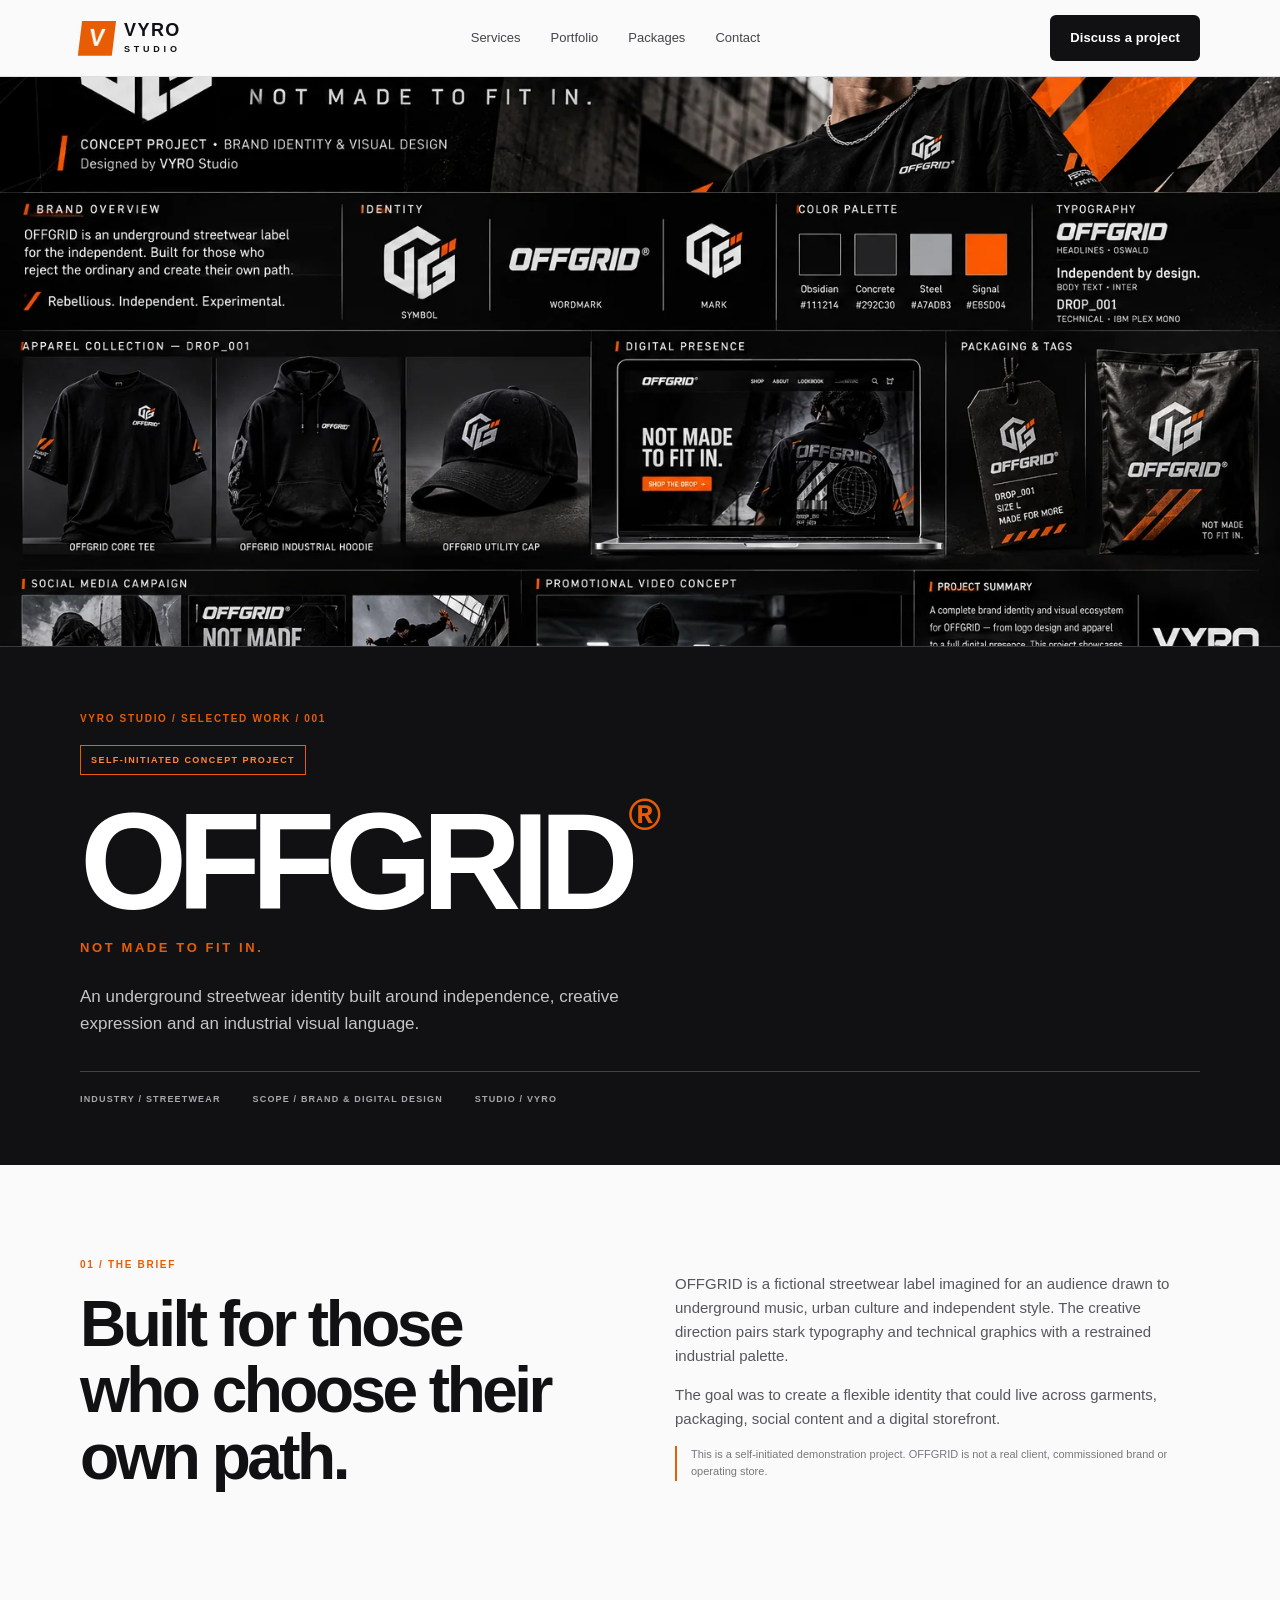
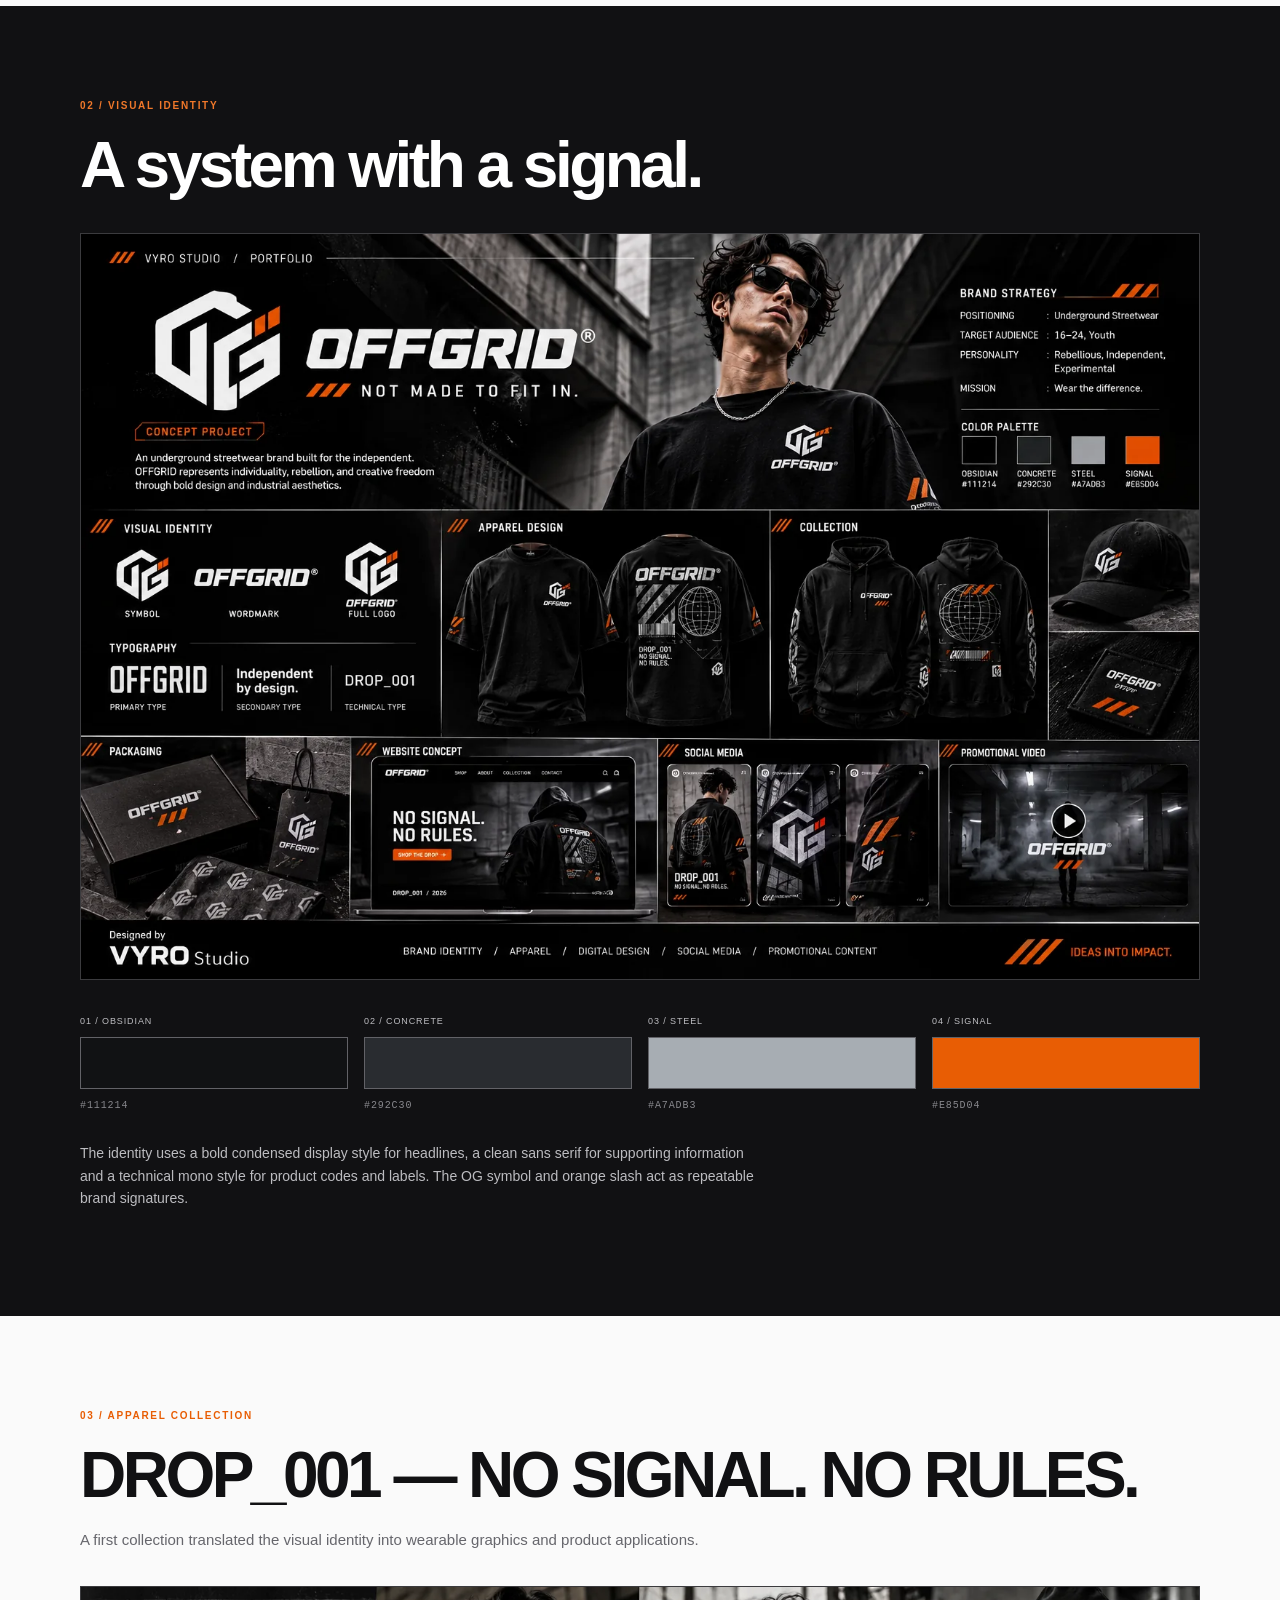
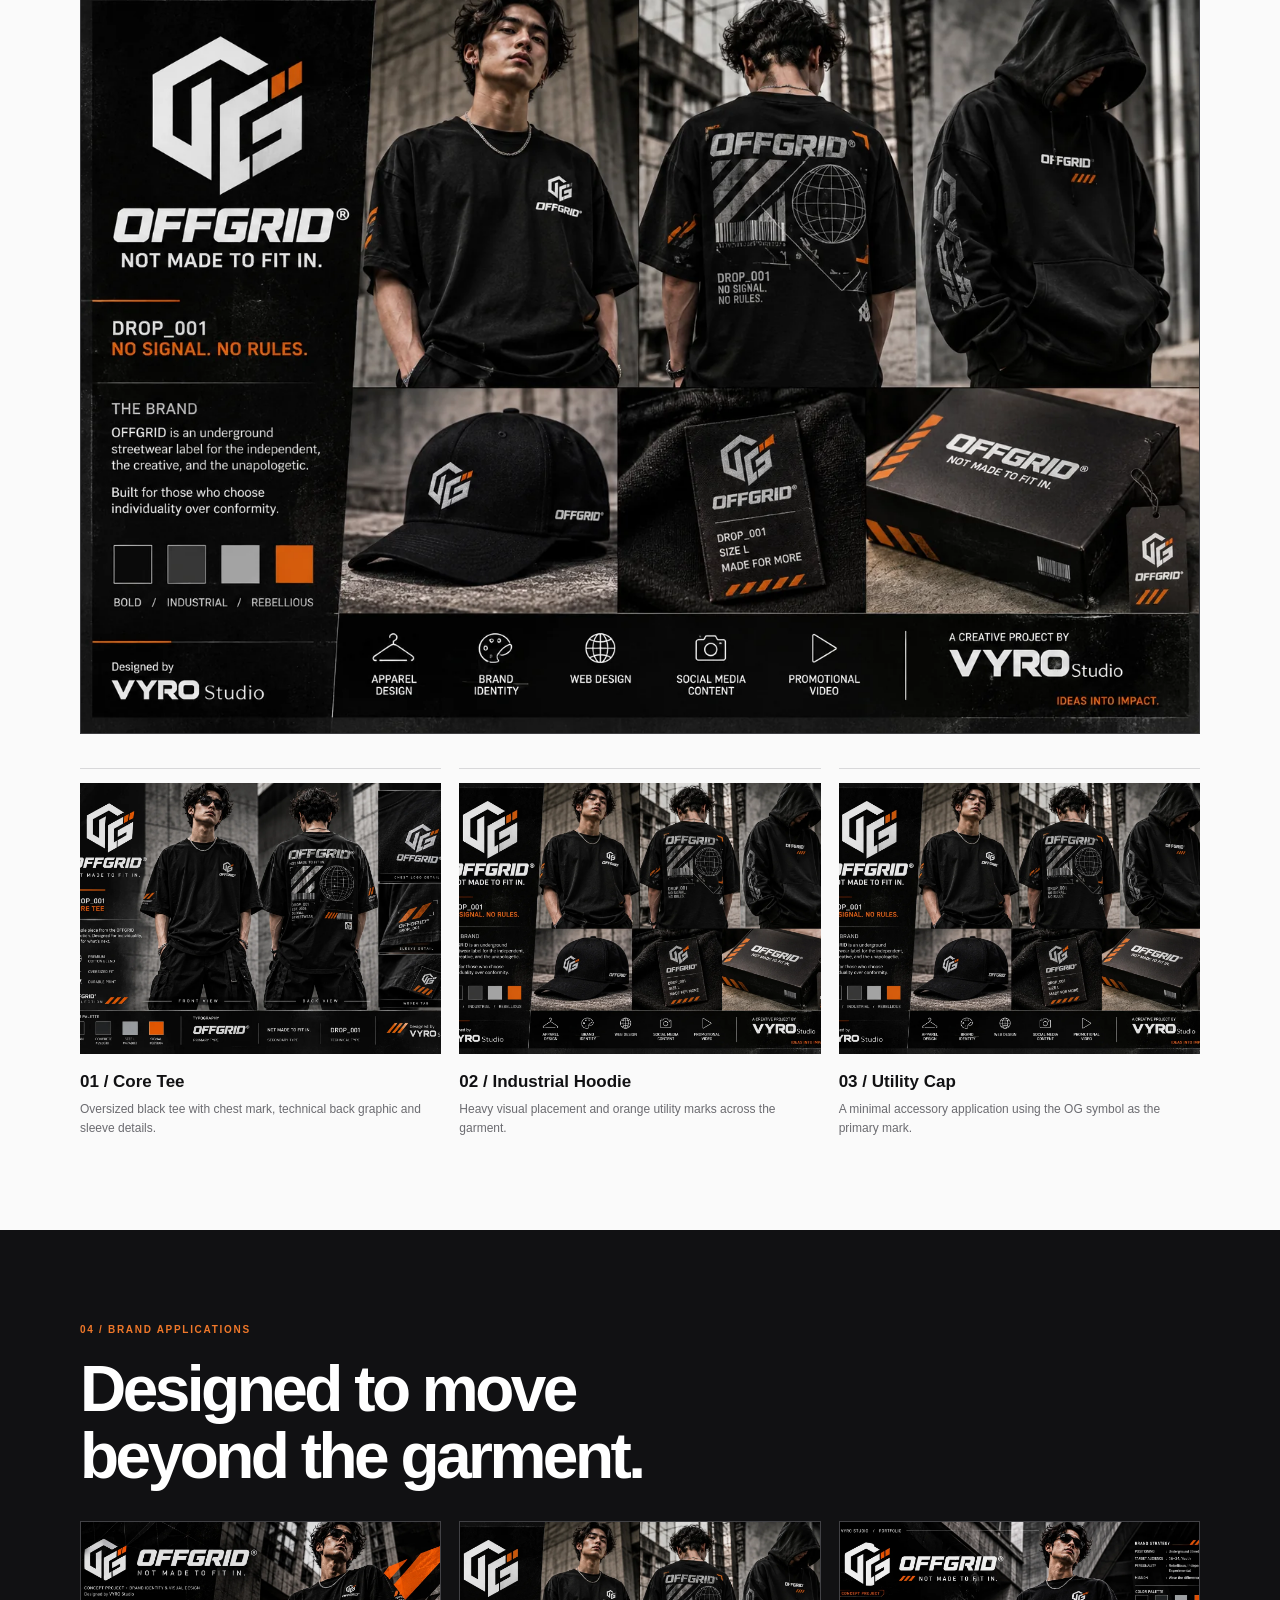
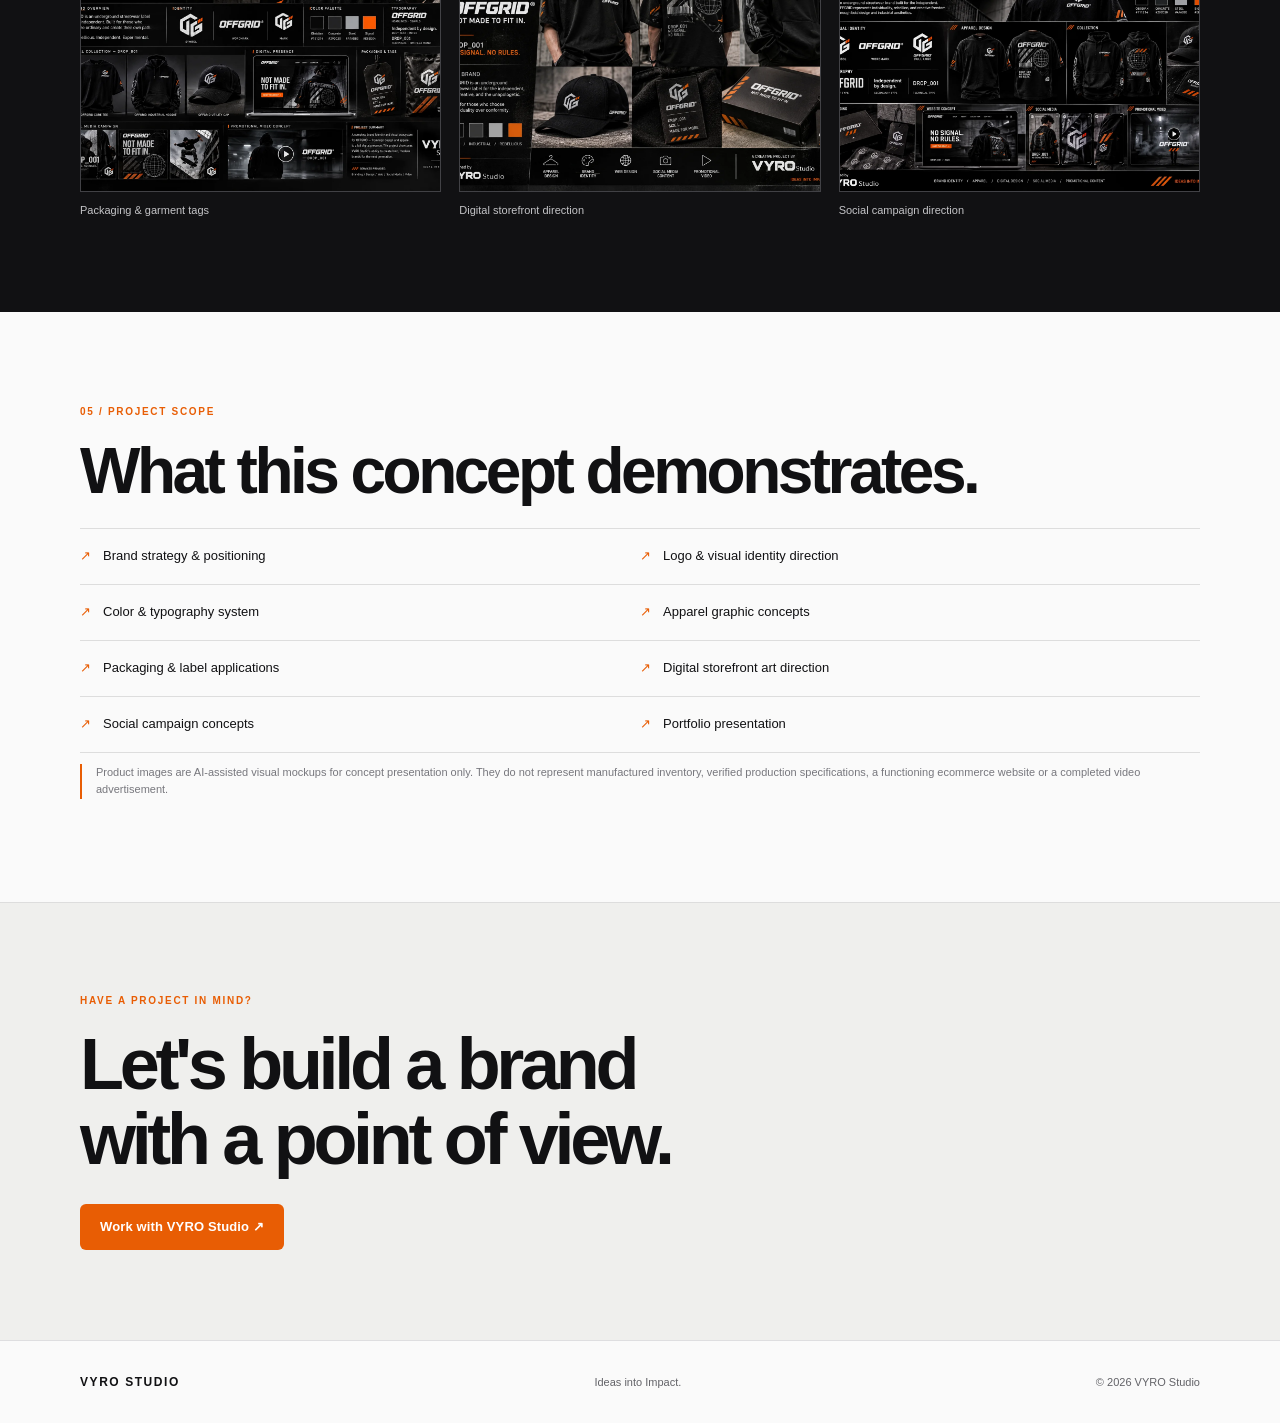
==== offgrid.html @ 676c3f32 "Add files via upload" ====
<!doctype html>
<html lang="en">
<head>
  <meta charset="utf-8">
  <meta name="viewport" content="width=device-width, initial-scale=1">
  <meta name="description" content="OFFGRID is a fictional underground streetwear concept developed by VYRO Studio to demonstrate brand identity, apparel and digital design.">
  <meta name="theme-color" content="#111113">
  <meta name="robots" content="index,follow">
  <meta http-equiv="Content-Security-Policy" content="default-src 'self'; base-uri 'self'; object-src 'none'; script-src 'self'; style-src 'self'; img-src 'self' data:; font-src 'self'; connect-src 'self'; form-action 'self'; upgrade-insecure-requests">
  <title>OFFGRID® — Concept Project | VYRO Studio</title>
  <link rel="stylesheet" href="styles.css">
  <link rel="stylesheet" href="offgrid.css">
  <script src="script.js" defer></script>
</head>
<body class="case-study-page">
  <a class="skip-link" href="#main">Skip to content</a>
  <header class="site-header">
    <div class="container header-inner">
      <a class="wordmark" href="index.html" aria-label="VYRO Studio home"><span class="wordmark-symbol" aria-hidden="true">V</span><span class="wordmark-type">VYRO<span>STUDIO</span></span></a>
      <button class="menu-toggle" type="button" aria-expanded="false" aria-controls="primary-nav"><span class="menu-toggle-label">Menu</span></button>
      <nav class="primary-nav" id="primary-nav" aria-label="Primary navigation"><a href="index.html#services">Services</a><a href="index.html#portfolio">Portfolio</a><a href="index.html#packages">Packages</a><a href="index.html#contact">Contact</a></nav>
      <a class="button button-dark header-cta" href="index.html#contact">Discuss a project</a>
    </div>
  </header>
  <main id="main">
    <section class="og-hero">
      <div class="og-hero-image"><img src="assets/offgrid-case-study.webp" alt="OFFGRID streetwear concept identity board showing logo, apparel, packaging, website and campaign concepts"></div>
      <div class="og-hero-copy container">
        <p class="eyebrow">VYRO Studio / Selected work / 001</p>
        <p class="og-label">SELF-INITIATED CONCEPT PROJECT</p>
        <h1>OFFGRID<span>®</span></h1>
        <p class="og-tagline">NOT MADE TO FIT IN.</p>
        <p class="og-intro">An underground streetwear identity built around independence, creative expression and an industrial visual language.</p>
        <div class="og-meta"><span>INDUSTRY / STREETWEAR</span><span>SCOPE / BRAND & DIGITAL DESIGN</span><span>STUDIO / VYRO</span></div>
      </div>
    </section>
    <section class="og-section container og-overview">
      <div><p class="eyebrow">01 / The brief</p><h2>Built for those<br>who choose their own path.</h2></div>
      <div><p>OFFGRID is a fictional streetwear label imagined for an audience drawn to underground music, urban culture and independent style. The creative direction pairs stark typography and technical graphics with a restrained industrial palette.</p><p>The goal was to create a flexible identity that could live across garments, packaging, social content and a digital storefront.</p><p class="og-note">This is a self-initiated demonstration project. OFFGRID is not a real client, commissioned brand or operating store.</p></div>
    </section>
    <section class="og-dark-section">
      <div class="container og-section"><p class="eyebrow">02 / Visual identity</p><h2>A system with a signal.</h2><img class="og-wide-image" src="assets/offgrid-overview.webp" alt="OFFGRID brand identity presentation with logo, typography, color palette and applications" loading="lazy"><div class="og-spec-grid"><div><span>01 / OBSIDIAN</span><b class="swatch swatch-black"></b><code>#111214</code></div><div><span>02 / CONCRETE</span><b class="swatch swatch-concrete"></b><code>#292C30</code></div><div><span>03 / STEEL</span><b class="swatch swatch-steel"></b><code>#A7ADB3</code></div><div><span>04 / SIGNAL</span><b class="swatch swatch-orange"></b><code>#E85D04</code></div></div><p class="og-body-copy">The identity uses a bold condensed display style for headlines, a clean sans serif for supporting information and a technical mono style for product codes and labels. The OG symbol and orange slash act as repeatable brand signatures.</p></div>
    </section>
    <section class="og-section container"><p class="eyebrow">03 / Apparel collection</p><h2>DROP_001 — NO SIGNAL. NO RULES.</h2><p class="og-lead">A first collection translated the visual identity into wearable graphics and product applications.</p><img class="og-wide-image" src="assets/offgrid-collection.webp" alt="OFFGRID DROP 001 apparel collection concept showing tee, hoodie, cap and packaging" loading="lazy"><div class="og-product-grid"><article><img src="assets/offgrid-core-tee.webp" alt="OFFGRID Core Tee front and back mockup" loading="lazy"><h3>01 / Core Tee</h3><p>Oversized black tee with chest mark, technical back graphic and sleeve details.</p></article><article><img src="assets/offgrid-collection.webp" alt="OFFGRID Industrial Hoodie concept" loading="lazy"><h3>02 / Industrial Hoodie</h3><p>Heavy visual placement and orange utility marks across the garment.</p></article><article><img src="assets/offgrid-collection.webp" alt="OFFGRID Utility Cap concept" loading="lazy"><h3>03 / Utility Cap</h3><p>A minimal accessory application using the OG symbol as the primary mark.</p></article></div></section>
    <section class="og-dark-section"><div class="container og-section"><p class="eyebrow">04 / Brand applications</p><h2>Designed to move<br>beyond the garment.</h2><div class="og-gallery"><figure><img src="assets/offgrid-case-study.webp" alt="OFFGRID packaging, tags and brand applications" loading="lazy"><figcaption>Packaging & garment tags</figcaption></figure><figure><img src="assets/offgrid-collection.webp" alt="OFFGRID digital storefront design concept" loading="lazy"><figcaption>Digital storefront direction</figcaption></figure><figure><img src="assets/offgrid-overview.webp" alt="OFFGRID social campaign concept imagery" loading="lazy"><figcaption>Social campaign direction</figcaption></figure></div></div></section>
    <section class="og-section container og-deliverables"><p class="eyebrow">05 / Project scope</p><h2>What this concept demonstrates.</h2><div class="og-deliverable-list"><span>Brand strategy & positioning</span><span>Logo & visual identity direction</span><span>Color & typography system</span><span>Apparel graphic concepts</span><span>Packaging & label applications</span><span>Digital storefront art direction</span><span>Social campaign concepts</span><span>Portfolio presentation</span></div><p class="og-note">Product images are AI-assisted visual mockups for concept presentation only. They do not represent manufactured inventory, verified production specifications, a functioning ecommerce website or a completed video advertisement.</p></section>
    <section class="og-end"><div class="container"><p class="eyebrow">Have a project in mind?</p><h2>Let's build a brand<br>with a point of view.</h2><a class="button button-accent" href="index.html#contact">Work with VYRO Studio ↗</a></div></section>
  </main>
  <footer class="site-footer"><div class="container footer-inner"><a class="footer-wordmark" href="index.html">VYRO STUDIO</a><p>Ideas into Impact.</p><p>© <span id="current-year">2026</span> VYRO Studio</p></div></footer>
</body>
</html>
---- styles.css ----
/* System font stack: no third-party font requests. */
:root {
  color-scheme: light;
  --paper: #fafafa;
  --ink: #111113;
  --muted: #626267;
  --line: #dedee0;
  --soft: #f0f0f1;
  --accent: #e85d04;
  --content: 1120px;
  --radius: 6px;
}
* { box-sizing: border-box; }
html { scroll-behavior: smooth; scroll-padding-top: 88px; }
body {
  margin: 0;
  background: var(--paper);
  color: var(--ink);
  font-family: Inter, "Helvetica Neue", Arial, sans-serif;
  font-size: 16px;
  line-height: 1.6;
  -webkit-font-smoothing: antialiased;
}
a { color: inherit; text-decoration: none; }
button, a { -webkit-tap-highlight-color: transparent; }
a:focus-visible, button:focus-visible {
  outline: 3px solid var(--accent);
  outline-offset: 4px;
}
.container { width: min(var(--content), calc(100% - 48px)); margin-inline: auto; }
.skip-link {
  position: absolute; left: 12px; top: -60px; z-index: 100;
  background: var(--ink); color: white; padding: 12px 16px; border-radius: var(--radius);
}
.skip-link:focus { top: 12px; }
.site-header {
  position: sticky; top: 0; z-index: 20;
  background: rgba(250,250,250,.97);
  border-bottom: 1px solid var(--line);
}
.header-inner { min-height: 76px; display: flex; align-items: center; justify-content: space-between; gap: 28px; }
.wordmark { display: inline-flex; align-items: center; gap: 10px; min-height: 44px; }
.wordmark-symbol {
  display: grid; place-items: center; width: 34px; height: 34px;
  background: var(--accent); color: white; font-weight: 900; font-size: 23px;
  line-height: 1; transform: skew(-7deg);
}
.wordmark-type { font-size: 18px; font-weight: 900; letter-spacing: .08em; line-height: 1.05; }
.wordmark-type span { display: block; font-size: 9px; letter-spacing: .42em; margin-top: 5px; }
.primary-nav { display: flex; align-items: center; gap: 30px; }
.primary-nav a { min-height: 44px; display: inline-flex; align-items: center; color: #45454a; font-size: 13px; transition: color .18s ease; }
.primary-nav a:hover, .text-link:hover { color: var(--accent); }
.button {
  min-height: 46px; display: inline-flex; align-items: center; justify-content: center;
  padding: 11px 19px; border: 1px solid transparent; border-radius: var(--radius);
  font-size: 13px; font-weight: 750; letter-spacing: .01em;
  transition: background-color .18s ease, color .18s ease, border-color .18s ease, transform .18s ease;
}
.button:hover { transform: translateY(-1px); }
.button-dark { background: var(--ink); color: white; }
.button-dark:hover { background: #333338; }
.button-accent { background: var(--accent); color: white; }
.button-accent:hover { background: #c94e00; }
.button-outline { border-color: #a8a8ad; color: var(--ink); background: transparent; }
.button-outline:hover { border-color: var(--ink); background: white; }
.menu-toggle {
  display: none; min-width: 44px; min-height: 44px; padding: 8px 12px;
  color: var(--ink); background: transparent; border: 1px solid var(--line);
  border-radius: var(--radius); font: inherit; font-size: 13px;
}
.hero { padding: 112px 0 104px; border-bottom: 1px solid var(--line); }
.hero-layout { display: grid; grid-template-columns: 1.1fr .9fr; align-items: center; gap: 64px; }
.eyebrow { margin: 0 0 18px; color: var(--accent); font-size: 10px; font-weight: 800; letter-spacing: .17em; text-transform: uppercase; }
h1, h2, h3, p { overflow-wrap: break-word; }
h1 { margin: 0; font-size: clamp(48px, 7vw, 86px); line-height: .99; letter-spacing: -.055em; font-weight: 850; }
h1 span { color: var(--accent); }
.hero-intro { max-width: 560px; margin: 26px 0 0; color: var(--muted); font-size: 17px; line-height: 1.7; }
.hero-actions { display: flex; align-items: center; gap: 24px; flex-wrap: wrap; margin-top: 32px; }
.text-link { min-height: 44px; display: inline-flex; align-items: center; gap: 8px; font-size: 13px; font-weight: 700; transition: color .18s ease; }
.hero-caption { margin: 38px 0 0; color: #77777d; font-size: 9px; letter-spacing: .16em; font-weight: 700; }
.hero-art {
  min-height: 390px; padding: 22px; display: flex; flex-direction: column; justify-content: space-between;
  background: #111113; color: white; border: 1px solid #111113; position: relative; overflow: hidden;
}
.hero-art::before, .hero-art::after { content: ""; position: absolute; pointer-events: none; }
.hero-art::before { width: 240px; height: 240px; right: -80px; top: -95px; border: 1px solid rgba(255,255,255,.16); transform: rotate(45deg); }
.hero-art::after { width: 300px; height: 1px; background: var(--accent); left: -60px; bottom: 86px; transform: rotate(-38deg); }
.art-topline, .art-bottomline { display: flex; justify-content: space-between; gap: 12px; color: #bdbdc1; font-size: 9px; letter-spacing: .14em; position: relative; z-index: 1; }
.art-symbol {
  align-self: center; color: var(--accent); font-size: clamp(190px, 25vw, 285px);
  font-weight: 950; line-height: .8; letter-spacing: -.12em; transform: skew(-9deg);
  text-shadow: 8px 0 0 rgba(255,255,255,.04);
}
.art-bottomline span:first-child { color: white; }
.intro-strip { background: var(--soft); border-bottom: 1px solid var(--line); }
.intro-strip-inner { min-height: 88px; display: flex; align-items: center; justify-content: space-between; gap: 24px; }
.intro-strip p { margin: 0; font-size: 16px; font-weight: 650; letter-spacing: -.02em; }
.intro-strip span { color: var(--muted); font-size: 10px; letter-spacing: .12em; white-space: nowrap; }
.section { padding: 112px 0; }
.section-heading { display: grid; grid-template-columns: 1fr .75fr; column-gap: 50px; align-items: end; margin-bottom: 54px; }
.section-heading .eyebrow { grid-column: 1 / -1; margin-bottom: 16px; }
h2 { margin: 0; font-size: clamp(38px, 5.2vw, 62px); line-height: 1.04; letter-spacing: -.045em; font-weight: 820; }
.section-summary { max-width: 430px; margin: 0; color: var(--muted); font-size: 14px; line-height: 1.75; }
.service-list { border-top: 1px solid var(--line); }
.service-row {
  display: grid; grid-template-columns: 70px 1fr 190px; gap: 24px; align-items: center;
  padding: 30px 0; border-bottom: 1px solid var(--line);
}
.service-index { margin: 0; color: var(--accent); font-size: 12px; font-weight: 800; }
.service-row h3 { margin: 0 0 6px; font-size: 23px; letter-spacing: -.03em; }
.service-row div p { max-width: 610px; margin: 0; color: var(--muted); font-size: 14px; }
.service-meta { margin: 0; color: #77777d; font-size: 9px; font-weight: 750; letter-spacing: .12em; text-align: right; }
.belief-section { padding: 94px 0; background: #efefed; border-block: 1px solid var(--line); }
.belief-layout { display: grid; grid-template-columns: .55fr 1.45fr; column-gap: 50px; align-items: start; }
.belief-layout .eyebrow { margin-top: 9px; }
.belief-layout h2 { max-width: 820px; }
.belief-layout h2 span { color: var(--accent); }
.belief-layout > p:last-child { grid-column: 2; max-width: 470px; margin: 24px 0 0; color: var(--muted); font-size: 14px; }
.packages-section { background: var(--paper); }
.section-heading-packages { grid-template-columns: 1fr .8fr; }
.comparison-wrap { width: 100%; border: 1px solid var(--line); background: white; }
.comparison { width: 100%; border-collapse: collapse; table-layout: fixed; text-align: left; }
.comparison caption { padding: 18px 20px; text-align: left; color: var(--muted); font-size: 11px; letter-spacing: .08em; text-transform: uppercase; }
.comparison th, .comparison td { padding: 16px 20px; border-top: 1px solid var(--line); vertical-align: top; font-size: 13px; line-height: 1.5; }
.comparison thead th { background: #f1f1ef; font-size: 11px; letter-spacing: .1em; text-transform: uppercase; }
.comparison thead th:first-child, .comparison tbody th { width: 44%; }
.comparison tbody th { font-weight: 650; }
.comparison td { color: var(--muted); }
.comparison td:last-child { color: var(--ink); }
.comparison .table-price { color: var(--ink); font-size: 21px; font-weight: 850; letter-spacing: -.04em; }
.package-actions { display: flex; gap: 12px; flex-wrap: wrap; margin-top: 22px; }
.pricing-note { max-width: 880px; margin: 20px 0 0; color: #737379; font-size: 11px; line-height: 1.7; }
.process-section { background: #f1f1ef; border-block: 1px solid var(--line); }
.process-list { display: grid; grid-template-columns: repeat(4, 1fr); gap: 26px; padding: 0; margin: 54px 0 0; list-style: none; }
.process-list li { border-top: 1px solid #bcbcc0; padding-top: 18px; }
.process-list li > span { color: var(--accent); font-size: 11px; font-weight: 800; letter-spacing: .12em; }
.process-list h3 { margin: 23px 0 8px; font-size: 19px; letter-spacing: -.025em; }
.process-list p { margin: 0; color: var(--muted); font-size: 13px; }
.contact-section { padding: 92px 0; }
.contact-panel { display: grid; grid-template-columns: 1.2fr .8fr; gap: 50px; align-items: center; padding: 52px; background: var(--ink); color: white; }
.contact-panel h2 { font-size: clamp(38px, 5vw, 58px); }
.contact-panel > div:first-child > p:last-child { max-width: 500px; margin: 20px 0 0; color: #c0c0c4; font-size: 14px; }
.contact-action { padding: 24px; border: 1px solid #4a4a4d; }
.contact-status { margin: 0; color: var(--accent); font-size: 10px; font-weight: 800; letter-spacing: .15em; }
.contact-placeholder { margin: 12px 0 0; font-size: 16px; font-weight: 700; }
.contact-small { margin: 12px 0 0; color: #aaaab0; font-size: 11px; }
.site-footer { border-top: 1px solid var(--line); }
.footer-inner { min-height: 82px; display: flex; align-items: center; justify-content: space-between; gap: 18px; }
.footer-wordmark { font-size: 12px; font-weight: 900; letter-spacing: .13em; }
.footer-inner p { margin: 0; color: var(--muted); font-size: 11px; }

/* Portfolio feature */
.portfolio-section { background: #f1f1ef; border-block: 1px solid var(--line); }
.portfolio-feature { display: grid; grid-template-columns: 1.4fr .6fr; min-height: 330px; background: var(--ink); color: white; overflow: hidden; border: 1px solid var(--ink); }
.portfolio-feature img { display: block; width: 100%; height: 100%; min-height: 330px; object-fit: cover; object-position: center; }
.portfolio-feature-copy { display: flex; flex-direction: column; align-items: flex-start; justify-content: center; padding: clamp(24px, 4vw, 48px); gap: 14px; }
.portfolio-kicker { color: #f0782a; font-size: 9px; font-weight: 800; letter-spacing: .16em; }
.portfolio-feature-copy strong { font-size: clamp(38px, 5vw, 64px); line-height: .95; letter-spacing: -.055em; }
.portfolio-feature-copy > span:nth-of-type(2) { color: #c2c2c5; font-size: 12px; }
.portfolio-open { display: inline-flex; margin-top: 14px; padding: 12px 16px; background: var(--accent); color: white; font-size: 12px; font-weight: 750; }
.portfolio-disclosure { margin: 14px 0 0; color: #6b6b70; font-size: 11px; }
.contact-link { display: inline-block; color: white; text-decoration: underline; text-decoration-color: var(--accent); text-underline-offset: 5px; }
@media (max-width: 700px) { .portfolio-feature { grid-template-columns: 1fr; } .portfolio-feature img { min-height: 0; aspect-ratio: 4 / 3; } .portfolio-feature-copy { padding: 26px; } }

@media (max-width: 820px) {
  .header-inner { gap: 12px; }
  .menu-toggle { display: inline-flex; align-items: center; justify-content: center; margin-left: auto; }
  .header-cta { display: none; }
  .primary-nav {
    display: none; position: absolute; top: 76px; left: 0; right: 0;
    padding: 12px 24px 20px; background: var(--paper); border-bottom: 1px solid var(--line);
    flex-direction: column; align-items: stretch; gap: 0;
  }
  .primary-nav.is-open { display: flex; }
  .primary-nav a { border-top: 1px solid var(--line); }
  .hero { padding: 78px 0 72px; }
  .hero-layout { grid-template-columns: 1fr; gap: 48px; }
  .hero-art { min-height: 310px; }
  .art-symbol { font-size: 220px; }
  .section-heading, .section-heading-packages { grid-template-columns: 1fr; gap: 20px; }
  .section-summary { max-width: 600px; }
  .belief-layout { grid-template-columns: 1fr; gap: 20px; }
  .belief-layout .eyebrow { margin: 0; }
  .belief-layout > p:last-child { grid-column: 1; margin-top: 0; }
  .process-list { grid-template-columns: repeat(2, 1fr); row-gap: 34px; }
  .contact-panel { grid-template-columns: 1fr; gap: 30px; padding: 36px; }
}
@media (max-width: 560px) {
  .container { width: min(var(--content), calc(100% - 32px)); }
  .header-inner { min-height: 68px; }
  .primary-nav { top: 68px; padding-inline: 16px; }
  .hero { padding: 64px 0 58px; }
  h1 { font-size: clamp(45px, 13vw, 62px); }
  .hero-intro { font-size: 15px; }
  .hero-actions { align-items: flex-start; flex-direction: column; gap: 10px; }
  .hero-art { min-height: 260px; padding: 16px; }
  .art-symbol { font-size: 185px; }
  .intro-strip-inner { min-height: 78px; }
  .intro-strip p { font-size: 13px; }
  .section { padding: 76px 0; }
  .section-heading { margin-bottom: 36px; }
  h2 { font-size: clamp(35px, 10vw, 48px); }
  .service-row { grid-template-columns: 34px 1fr; gap: 12px; padding: 24px 0; }
  .service-meta { grid-column: 2; text-align: left; }
  .service-row h3 { font-size: 20px; }
  .belief-section { padding: 70px 0; }
  .comparison-wrap { border: 0; background: transparent; }
  .comparison, .comparison tbody, .comparison tr, .comparison th, .comparison td { display: block; width: 100%; }
  .comparison caption { padding: 0 0 12px; }
  .comparison thead { position: absolute; width: 1px; height: 1px; padding: 0; margin: -1px; overflow: hidden; clip: rect(0,0,0,0); white-space: nowrap; border: 0; }
  .comparison tbody { display: grid; gap: 10px; }
  .comparison tr { display: grid; grid-template-columns: 1fr 1fr; border: 1px solid var(--line); background: white; }
  .comparison tbody th { grid-column: 1 / -1; width: 100%; padding: 12px 14px 8px; border: 0; background: #f1f1ef; }
  .comparison td { padding: 10px 14px 13px; border-top: 1px solid var(--line); font-size: 12px; }
  .comparison td::before { display: block; margin-bottom: 5px; color: #77777d; font-size: 9px; font-weight: 800; letter-spacing: .1em; text-transform: uppercase; }
  .comparison td:nth-child(2)::before { content: "Basic"; }
  .comparison td:nth-child(3)::before { content: "Premium"; }
  .comparison .table-price { font-size: 19px; }
  .package-actions { flex-direction: column; }
  .package-actions .button { width: 100%; }
  .process-list { grid-template-columns: 1fr; gap: 24px; margin-top: 38px; }
  .process-list h3 { margin-top: 12px; }
  .contact-section { padding: 64px 0; }
  .contact-panel { padding: 26px 20px; }
  .footer-inner { padding: 20px 0; align-items: flex-start; flex-direction: column; gap: 7px; }
}
@media (prefers-reduced-motion: reduce) {
  html { scroll-behavior: auto; }
  *, *::before, *::after { transition-duration: .01ms !important; animation-duration: .01ms !important; }
}
---- offgrid.css ----
body.case-study-page { background:#fafafa; }
.og-hero { background:#111113; color:white; }
.og-hero-image { width:100%; max-height:570px; overflow:hidden; border-bottom:1px solid #39393c; }
.og-hero-image img { display:block; width:100%; max-height:570px; object-fit:cover; object-position:center; }
.og-hero-copy { padding:64px 0 58px; }
.og-label { display:inline-block; margin:0 0 18px; padding:7px 10px; border:1px solid #e85d04; color:#ff8742; font-size:9px; font-weight:800; letter-spacing:.16em; }
.og-hero h1 { font-size:clamp(64px,12vw,138px); letter-spacing:-.075em; }
.og-hero h1 span { color:#e85d04; font-size:.32em; vertical-align:top; }
.og-tagline { margin:8px 0 0; color:#e85d04; font-size:13px; font-weight:800; letter-spacing:.2em; }
.og-intro { max-width:600px; margin:24px 0 34px; color:#c5c5c8; font-size:17px; }
.og-meta { display:flex; flex-wrap:wrap; gap:12px 32px; padding-top:20px; border-top:1px solid #424246; color:#a9a9ad; font-size:9px; font-weight:750; letter-spacing:.13em; }
.og-section { padding-top:92px; padding-bottom:92px; }
.og-section h2, .og-dark-section h2 { margin:0 0 24px; font-size:clamp(36px,5.2vw,64px); letter-spacing:-.055em; }
.og-overview { display:grid; grid-template-columns:1fr 1fr; gap:70px; }
.og-overview > div:last-child { max-width:560px; color:#56565b; font-size:15px; }
.og-note { padding-left:14px; border-left:2px solid #e85d04; color:#77777d !important; font-size:11px !important; }
.og-dark-section { background:#111113; color:white; }
.og-dark-section .eyebrow { color:#f0782a; }
.og-wide-image { display:block; width:100%; height:auto; margin:34px 0; border:1px solid #3b3b3e; }
.og-spec-grid { display:grid; grid-template-columns:repeat(4,1fr); gap:16px; margin:28px 0; }
.og-spec-grid > div { display:grid; gap:9px; color:#bdbdc1; font-size:9px; letter-spacing:.1em; }
.swatch { display:block; width:100%; height:52px; border:1px solid #626267; }
.swatch-black { background:#111214; }.swatch-concrete { background:#292c30; }.swatch-steel { background:#a7adb3; }.swatch-orange { background:#e85d04; }
.og-spec-grid code { color:#88888d; font-size:10px; }
.og-body-copy { max-width:690px; color:#bcbcc0; font-size:14px; }
.og-lead { max-width:650px; margin:-4px 0 30px; color:#66666c; font-size:15px; }
.og-product-grid { display:grid; grid-template-columns:repeat(3,1fr); gap:18px; margin-top:26px; }
.og-product-grid article { border-top:1px solid #d8d8da; padding-top:14px; }
.og-product-grid img { display:block; width:100%; aspect-ratio:4/3; object-fit:cover; background:#171719; }
.og-product-grid h3 { margin:14px 0 5px; font-size:17px; }
.og-product-grid p { margin:0; color:#6b6b70; font-size:12px; }
.og-gallery { display:grid; grid-template-columns:repeat(3,1fr); gap:18px; margin-top:32px; }
.og-gallery figure { margin:0; }
.og-gallery img { display:block; width:100%; aspect-ratio:4/3; object-fit:cover; border:1px solid #414145; }
.og-gallery figcaption { padding-top:10px; color:#c4c4c7; font-size:11px; }
.og-deliverable-list { display:grid; grid-template-columns:repeat(2,1fr); border-top:1px solid #ddd; }
.og-deliverable-list span { padding:17px 8px 17px 0; border-bottom:1px solid #ddd; font-size:13px; }
.og-deliverable-list span::before { content:"↗"; margin-right:12px; color:#e85d04; }
.og-end { padding:90px 0; background:#efefed; border-top:1px solid #ddd; }
.og-end h2 { margin:0 0 28px; font-size:clamp(42px,6vw,72px); letter-spacing:-.06em; }
@media(max-width:700px){.og-hero-image { max-height:none; }.og-hero-image img { max-height:none; aspect-ratio:4/3; object-fit:cover; }.og-hero-copy { padding:44px 0; }.og-section { padding-top:64px; padding-bottom:64px; }.og-overview { grid-template-columns:1fr; gap:18px; }.og-product-grid,.og-gallery { grid-template-columns:1fr; }.og-spec-grid { grid-template-columns:repeat(2,1fr); }.og-deliverable-list { grid-template-columns:1fr; }.og-meta { gap:10px 18px; }}
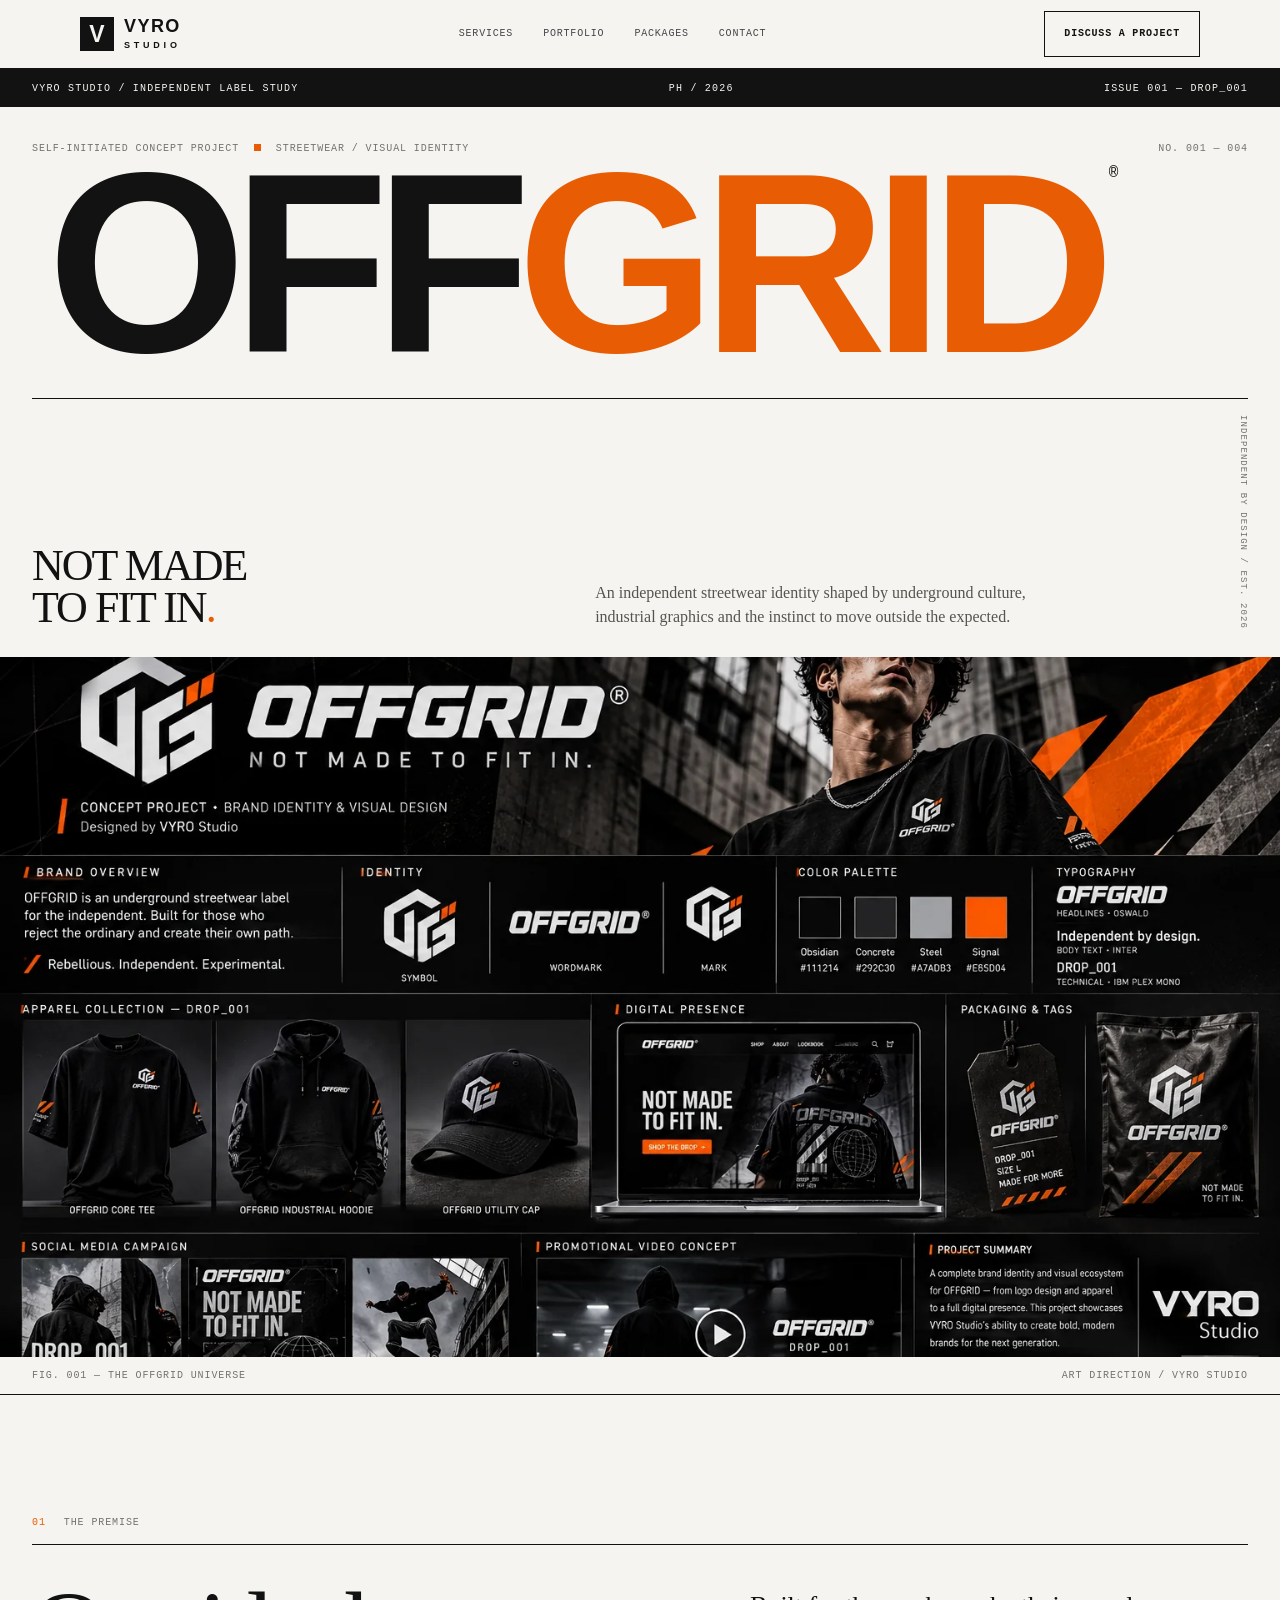
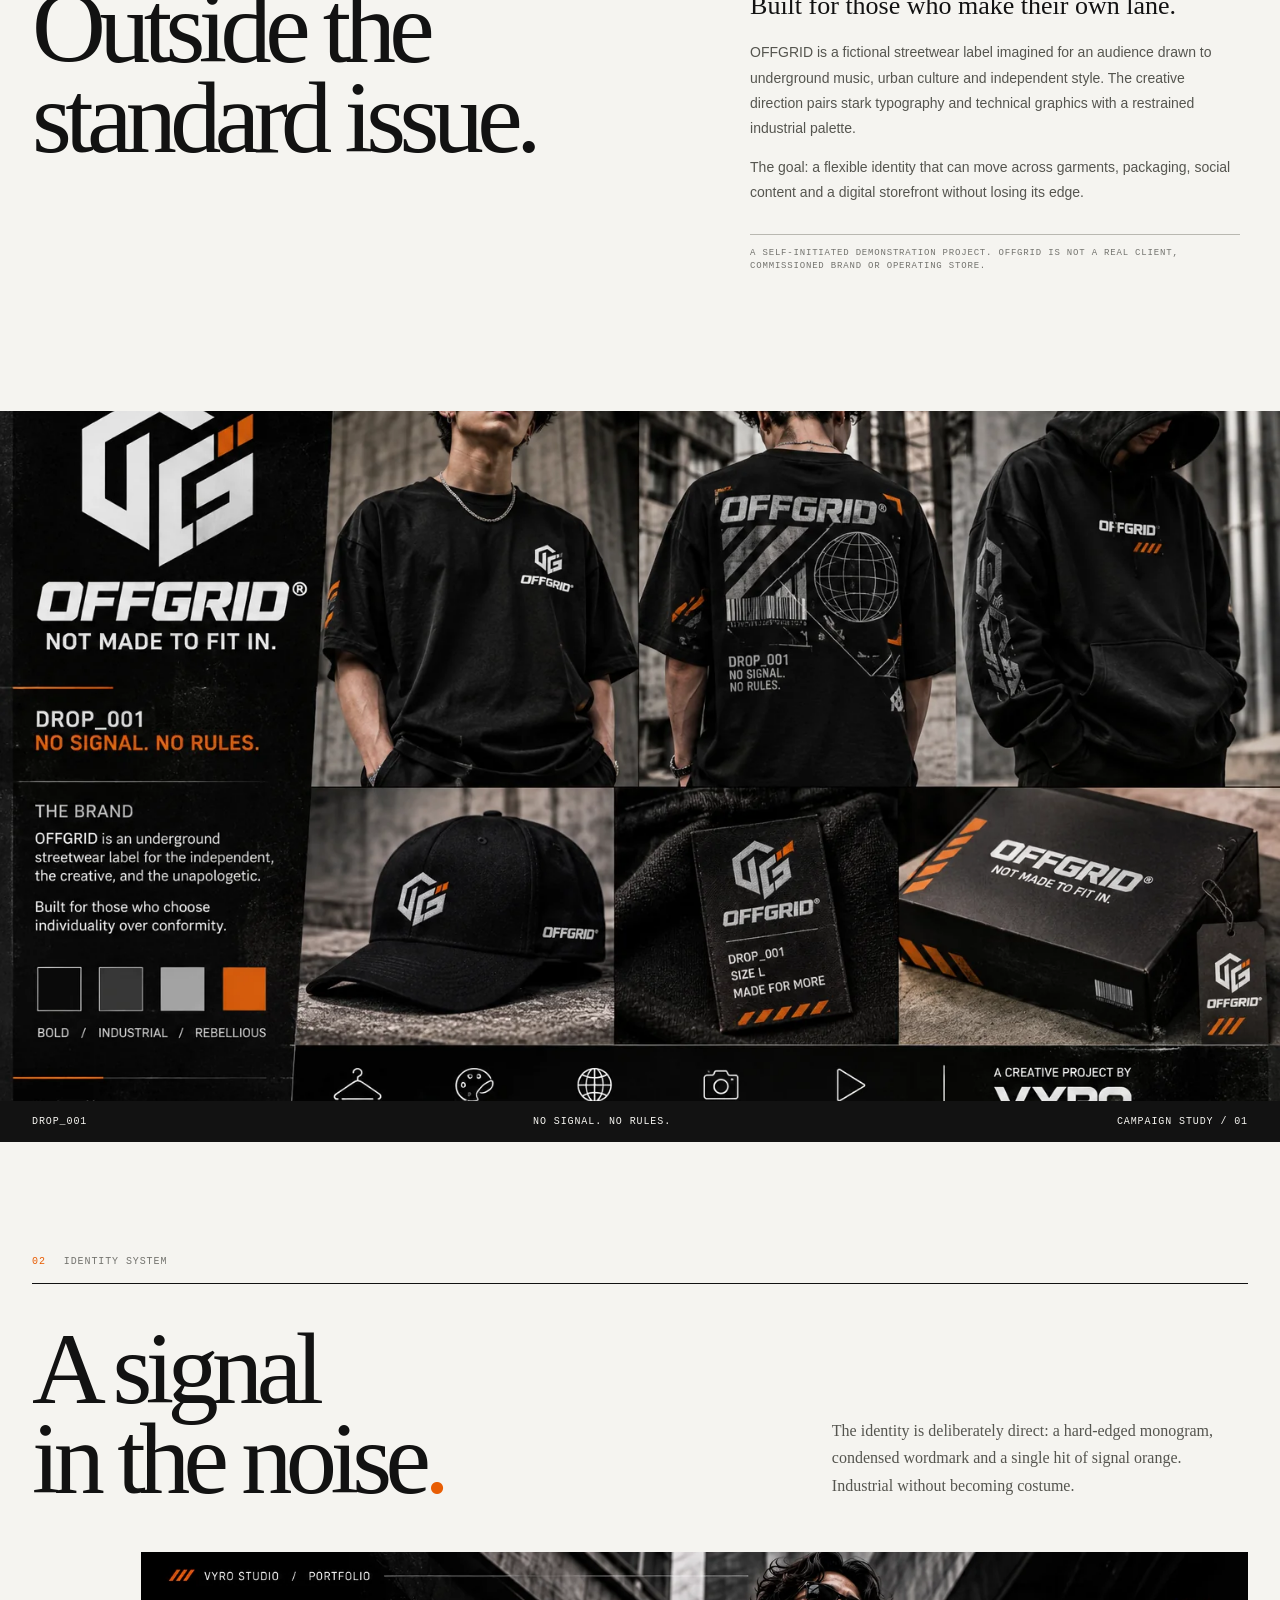
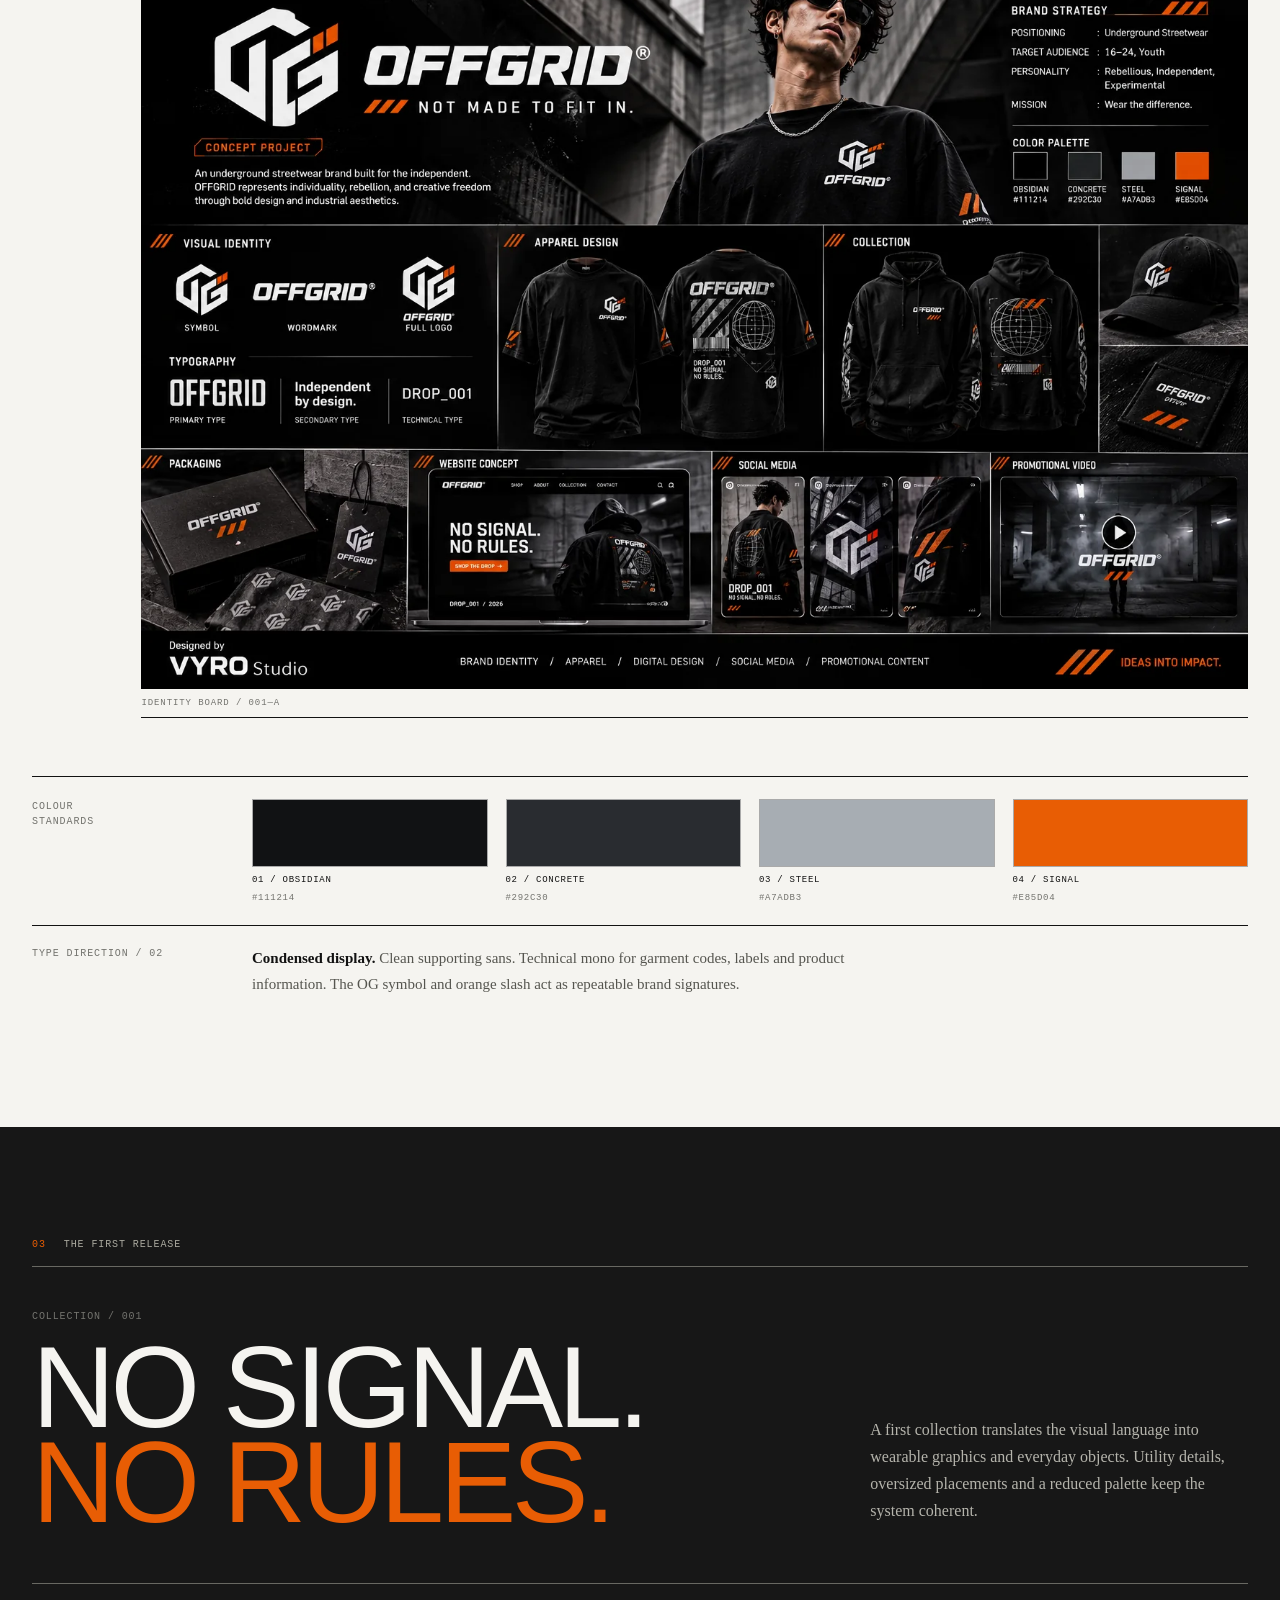
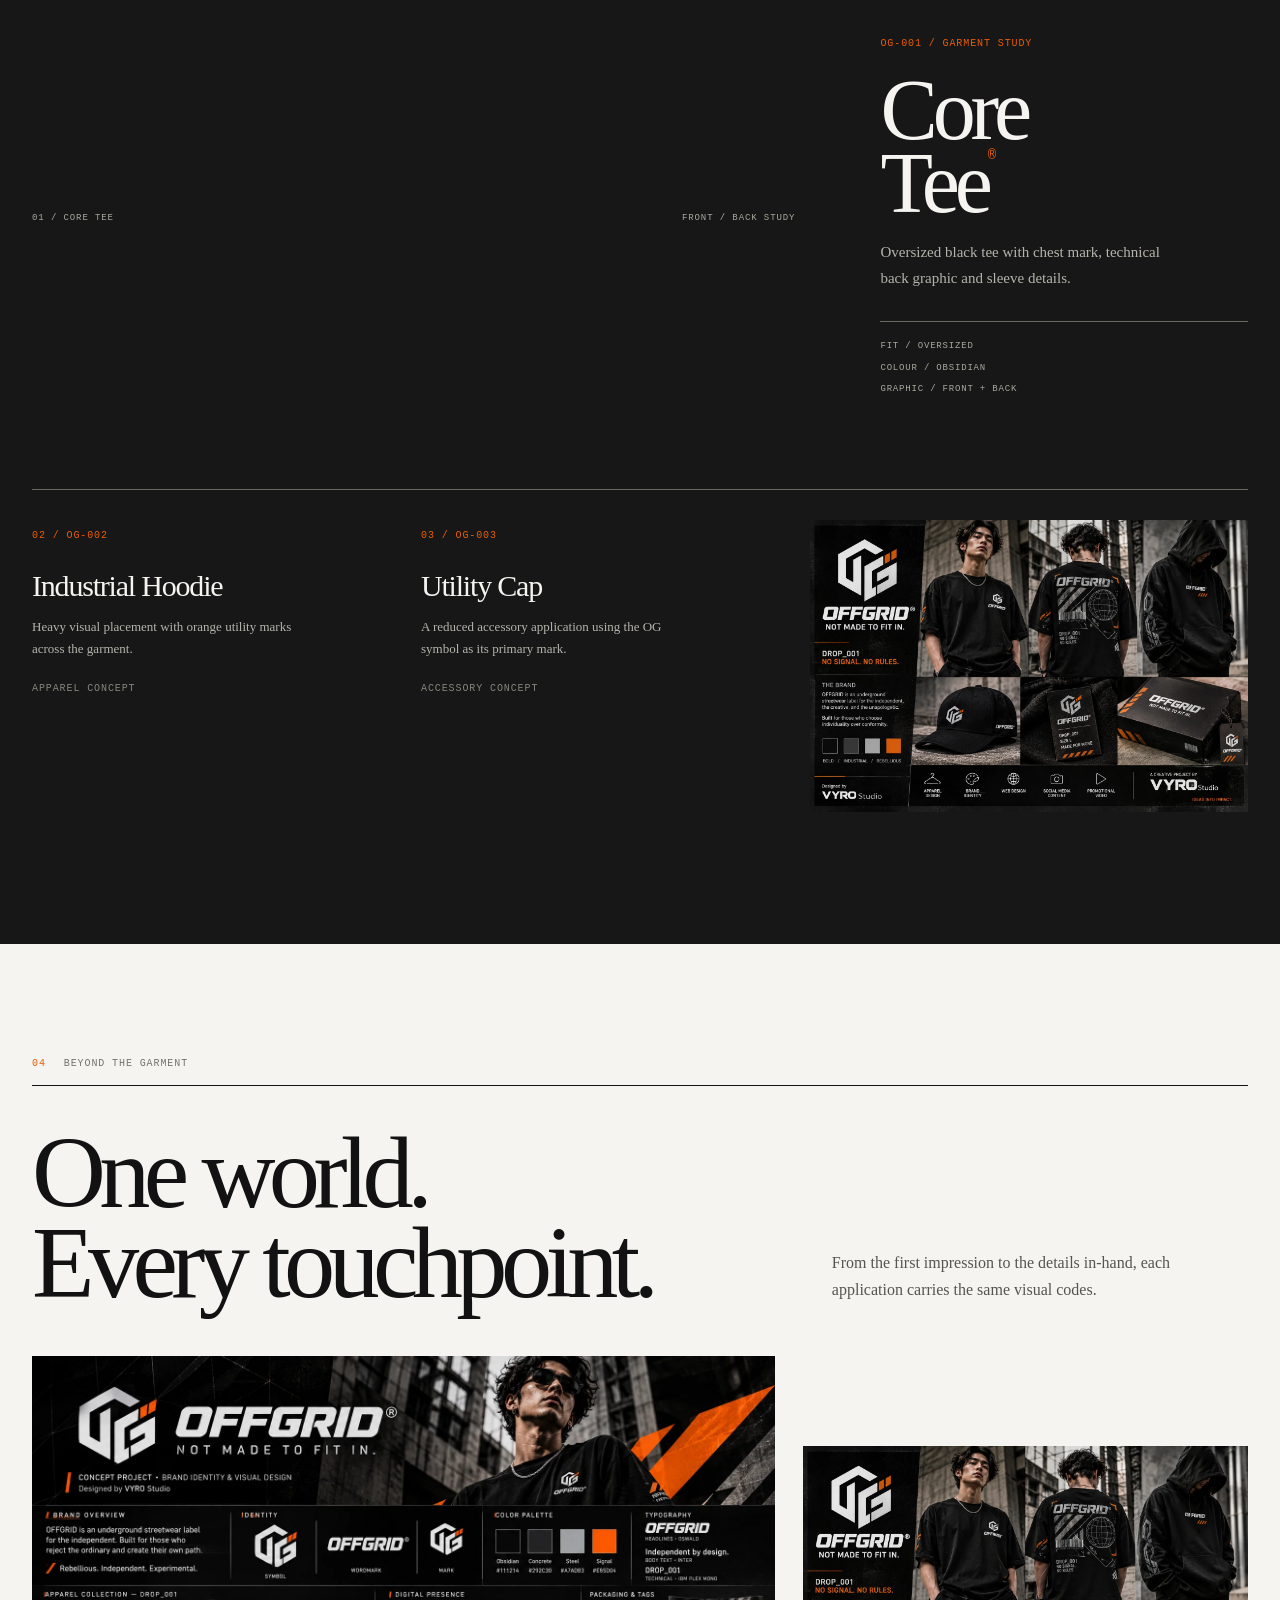
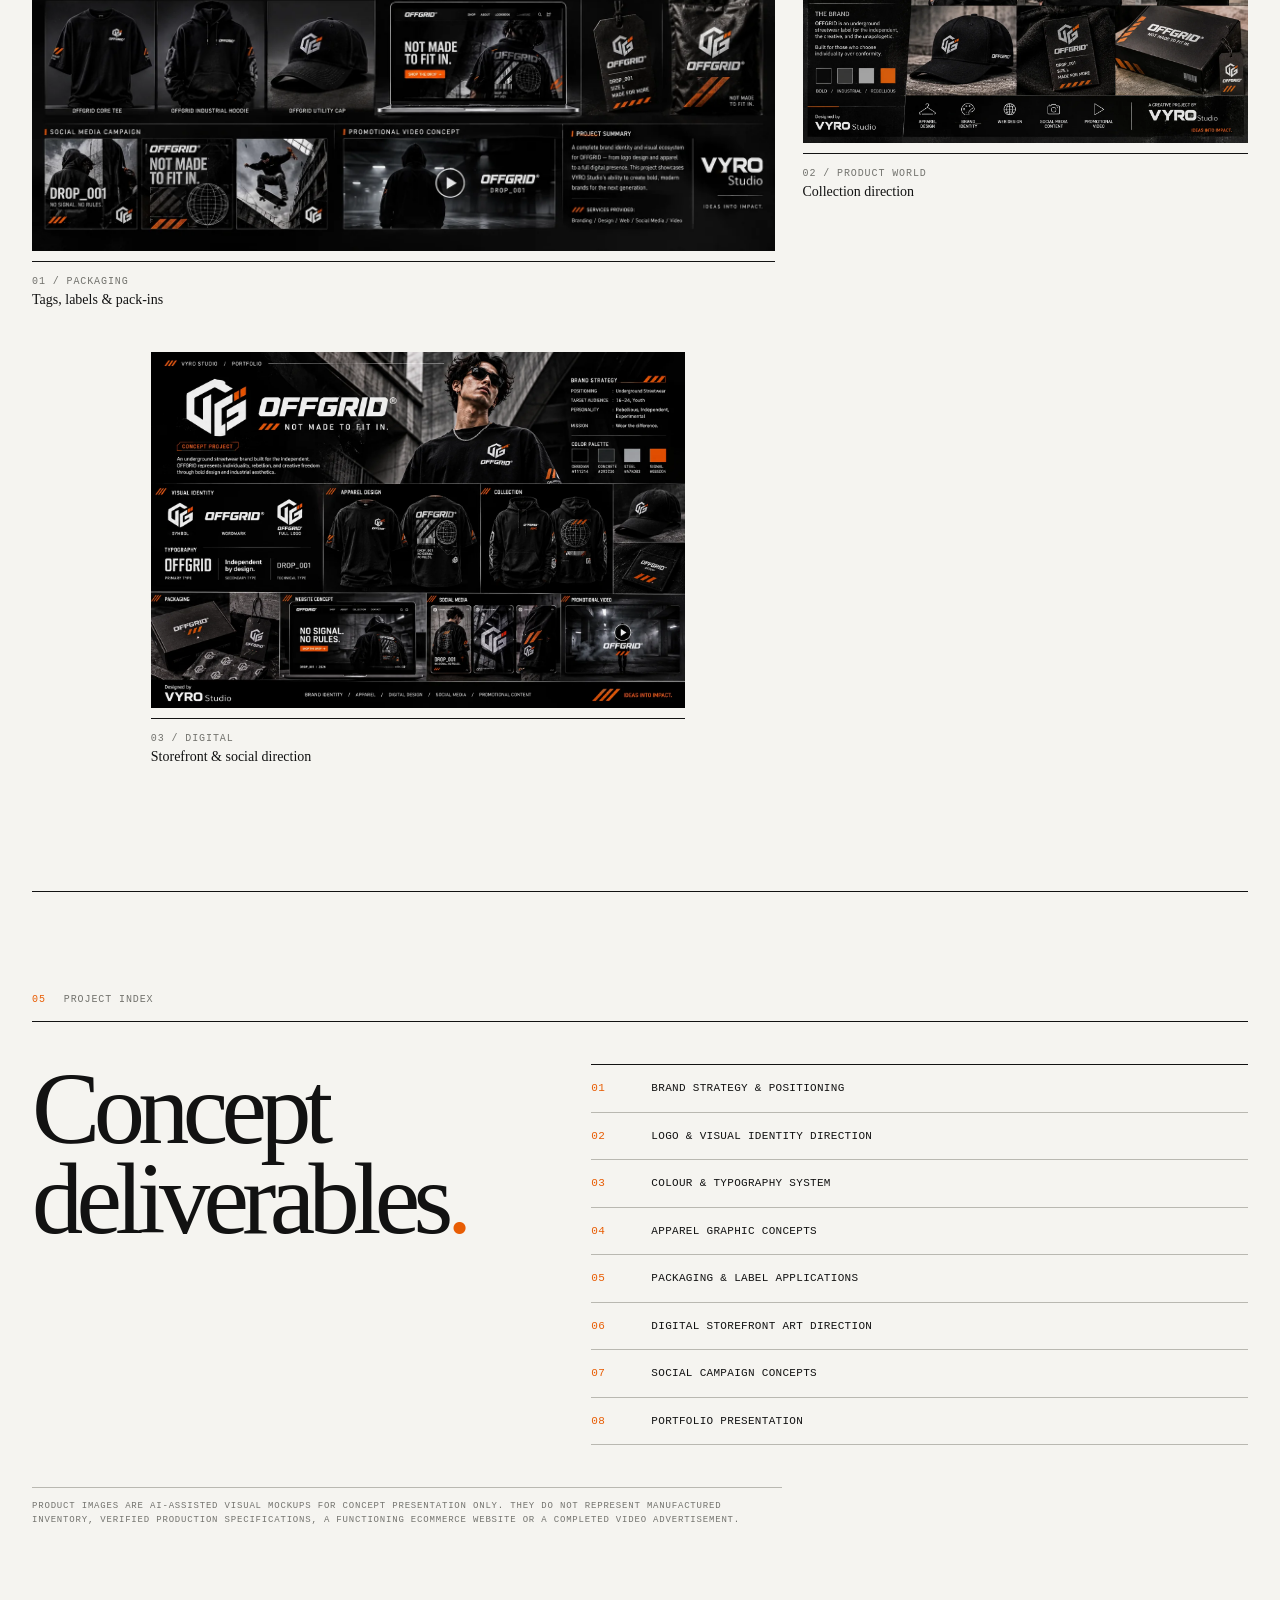
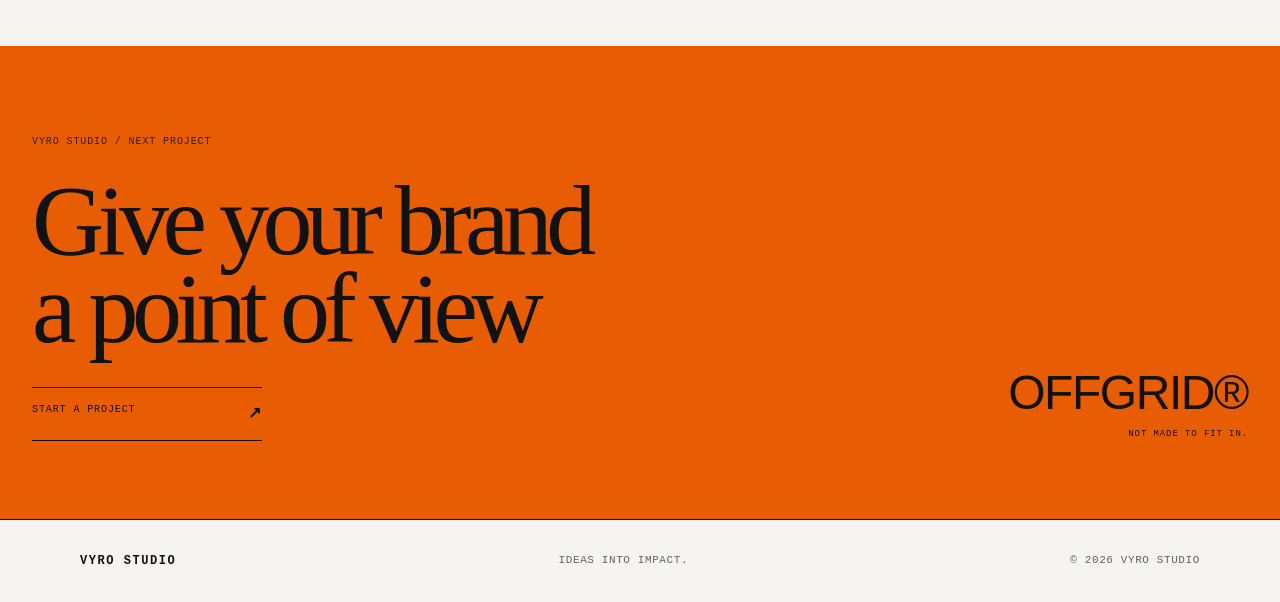
==== commit bd445238: "Add files via upload" ====
--- a/offgrid.html
+++ b/offgrid.html
@@ -3,18 +3,18 @@
 <head>
   <meta charset="utf-8">
   <meta name="viewport" content="width=device-width, initial-scale=1">
-  <meta name="description" content="OFFGRID is a fictional underground streetwear concept developed by VYRO Studio to demonstrate brand identity, apparel and digital design.">
-  <meta name="theme-color" content="#111113">
+  <meta name="description" content="OFFGRID — an independent underground streetwear concept by VYRO Studio.">
+  <meta name="theme-color" content="#f5f4f0">
   <meta name="robots" content="index,follow">
   <meta http-equiv="Content-Security-Policy" content="default-src 'self'; base-uri 'self'; object-src 'none'; script-src 'self'; style-src 'self'; img-src 'self' data:; font-src 'self'; connect-src 'self'; form-action 'self'; upgrade-insecure-requests">
-  <title>OFFGRID® — Concept Project | VYRO Studio</title>
+  <title>OFFGRID® — DROP_001 / VYRO Studio</title>
   <link rel="stylesheet" href="styles.css">
   <link rel="stylesheet" href="offgrid.css">
   <script src="script.js" defer></script>
 </head>
 <body class="case-study-page">
   <a class="skip-link" href="#main">Skip to content</a>
-  <header class="site-header">
+  <header class="site-header og-site-header">
     <div class="container header-inner">
       <a class="wordmark" href="index.html" aria-label="VYRO Studio home"><span class="wordmark-symbol" aria-hidden="true">V</span><span class="wordmark-type">VYRO<span>STUDIO</span></span></a>
       <button class="menu-toggle" type="button" aria-expanded="false" aria-controls="primary-nav"><span class="menu-toggle-label">Menu</span></button>
@@ -22,29 +22,55 @@
       <a class="button button-dark header-cta" href="index.html#contact">Discuss a project</a>
     </div>
   </header>
-  <main id="main">
+  <main id="main" class="og-page">
+    <div class="og-masthead"><div class="og-mast-inner"><span>VYRO STUDIO / INDEPENDENT LABEL STUDY</span><span>PH / 2026</span><span>ISSUE 001 — DROP_001</span></div></div>
+
     <section class="og-hero">
-      <div class="og-hero-image"><img src="assets/offgrid-case-study.webp" alt="OFFGRID streetwear concept identity board showing logo, apparel, packaging, website and campaign concepts"></div>
-      <div class="og-hero-copy container">
-        <p class="eyebrow">VYRO Studio / Selected work / 001</p>
-        <p class="og-label">SELF-INITIATED CONCEPT PROJECT</p>
-        <h1>OFFGRID<span>®</span></h1>
-        <p class="og-tagline">NOT MADE TO FIT IN.</p>
-        <p class="og-intro">An underground streetwear identity built around independence, creative expression and an industrial visual language.</p>
-        <div class="og-meta"><span>INDUSTRY / STREETWEAR</span><span>SCOPE / BRAND & DIGITAL DESIGN</span><span>STUDIO / VYRO</span></div>
+      <div class="og-hero-top"><p class="og-kicker">SELF-INITIATED CONCEPT PROJECT <i></i> STREETWEAR / VISUAL IDENTITY</p><p class="og-kicker">NO. 001 — 004</p></div>
+      <h1>OFF<span>GRID</span><sup>®</sup></h1>
+      <div class="og-hero-sub"><p>NOT MADE<br>TO FIT IN<span>.</span></p><p class="og-hero-description">An independent streetwear identity shaped by underground culture, industrial graphics and the instinct to move outside the expected.</p><p class="og-vertical">INDEPENDENT BY DESIGN / EST. 2026</p></div>
+      <figure class="og-hero-image"><img src="assets/offgrid-case-study.webp" alt="OFFGRID streetwear concept campaign showing the logo, apparel, packaging and digital direction"><figcaption><span>FIG. 001 — THE OFFGRID UNIVERSE</span><span>ART DIRECTION / VYRO STUDIO</span></figcaption></figure>
+    </section>
+
+    <section class="og-intro-section og-wrap">
+      <div class="og-section-index"><span>01</span><span>THE PREMISE</span></div>
+      <div class="og-intro-grid"><h2>Outside the<br>standard issue.</h2><div class="og-intro-copy"><p class="og-lede">Built for those who make their own lane.</p><p>OFFGRID is a fictional streetwear label imagined for an audience drawn to underground music, urban culture and independent style. The creative direction pairs stark typography and technical graphics with a restrained industrial palette.</p><p>The goal: a flexible identity that can move across garments, packaging, social content and a digital storefront without losing its edge.</p><p class="og-disclaimer">A SELF-INITIATED DEMONSTRATION PROJECT. OFFGRID IS NOT A REAL CLIENT, COMMISSIONED BRAND OR OPERATING STORE.</p></div></div>
+    </section>
+
+    <section class="og-campaign-band"><img src="assets/offgrid-collection.webp" alt="OFFGRID DROP 001 campaign and streetwear collection concept" loading="lazy"><div class="og-band-caption"><span>DROP_001</span><span>NO SIGNAL. NO RULES.</span><span>CAMPAIGN STUDY / 01</span></div></section>
+
+    <section class="og-identity-section og-wrap">
+      <div class="og-section-index"><span>02</span><span>IDENTITY SYSTEM</span></div>
+      <div class="og-identity-heading"><h2>A signal<br>in the noise<span>.</span></h2><p>The identity is deliberately direct: a hard-edged monogram, condensed wordmark and a single hit of signal orange. Industrial without becoming costume.</p></div>
+      <div class="og-identity-image"><img src="assets/offgrid-overview.webp" alt="OFFGRID identity board with monogram, wordmark, palette, typography and campaign applications" loading="lazy"><span>IDENTITY BOARD / 001—A</span></div>
+      <div class="og-spec-row"><div class="og-spec-title">COLOUR<br>STANDARDS</div><div class="og-swatches"><div><b class="swatch swatch-black"></b><span>01 / OBSIDIAN</span><code>#111214</code></div><div><b class="swatch swatch-concrete"></b><span>02 / CONCRETE</span><code>#292C30</code></div><div><b class="swatch swatch-steel"></b><span>03 / STEEL</span><code>#A7ADB3</code></div><div><b class="swatch swatch-orange"></b><span>04 / SIGNAL</span><code>#E85D04</code></div></div></div>
+      <div class="og-type-note"><span>TYPE DIRECTION / 02</span><p><strong>Condensed display.</strong> Clean supporting sans. Technical mono for garment codes, labels and product information. The OG symbol and orange slash act as repeatable brand signatures.</p></div>
+    </section>
+
+    <section class="og-drop-section">
+      <div class="og-wrap">
+        <div class="og-section-index"><span>03</span><span>THE FIRST RELEASE</span></div>
+        <div class="og-drop-heading"><div><p class="og-kicker">COLLECTION / 001</p><h2>NO SIGNAL.<br><em>NO RULES.</em></h2></div><p>A first collection translates the visual language into wearable graphics and everyday objects. Utility details, oversized placements and a reduced palette keep the system coherent.</p></div>
+        <div class="og-product-feature"><figure><img src="assets/offgrid-core-tee.webp" alt="OFFGRID Core Tee front and back graphic mockup" loading="lazy"><figcaption><span>01 / CORE TEE</span><span>FRONT / BACK STUDY</span></figcaption></figure><div class="og-product-copy"><span class="og-product-code">OG-001 / GARMENT STUDY</span><h3>Core<br>Tee<span>®</span></h3><p>Oversized black tee with chest mark, technical back graphic and sleeve details.</p><div class="og-product-facts"><span>FIT / OVERSIZED</span><span>COLOUR / OBSIDIAN</span><span>GRAPHIC / FRONT + BACK</span></div></div></div>
+        <div class="og-product-index"><article><span>02 / OG-002</span><h3>Industrial Hoodie</h3><p>Heavy visual placement with orange utility marks across the garment.</p><small>APPAREL CONCEPT</small></article><article><span>03 / OG-003</span><h3>Utility Cap</h3><p>A reduced accessory application using the OG symbol as its primary mark.</p><small>ACCESSORY CONCEPT</small></article><article class="og-product-index-image"><img src="assets/offgrid-collection.webp" alt="OFFGRID hoodie, cap and packaging collection concepts" loading="lazy"></article></div>
       </div>
     </section>
-    <section class="og-section container og-overview">
-      <div><p class="eyebrow">01 / The brief</p><h2>Built for those<br>who choose their own path.</h2></div>
-      <div><p>OFFGRID is a fictional streetwear label imagined for an audience drawn to underground music, urban culture and independent style. The creative direction pairs stark typography and technical graphics with a restrained industrial palette.</p><p>The goal was to create a flexible identity that could live across garments, packaging, social content and a digital storefront.</p><p class="og-note">This is a self-initiated demonstration project. OFFGRID is not a real client, commissioned brand or operating store.</p></div>
+
+    <section class="og-application-section">
+      <div class="og-wrap">
+        <div class="og-section-index"><span>04</span><span>BEYOND THE GARMENT</span></div>
+        <div class="og-application-head"><h2>One world.<br>Every touchpoint.</h2><p>From the first impression to the details in-hand, each application carries the same visual codes.</p></div>
+        <div class="og-gallery"><figure class="og-gallery-large"><img src="assets/offgrid-case-study.webp" alt="OFFGRID packaging and garment tag applications" loading="lazy"><figcaption><span>01 / PACKAGING</span><span>Tags, labels & pack-ins</span></figcaption></figure><figure><img src="assets/offgrid-collection.webp" alt="OFFGRID apparel and accessory applications" loading="lazy"><figcaption><span>02 / PRODUCT WORLD</span><span>Collection direction</span></figcaption></figure><figure><img src="assets/offgrid-overview.webp" alt="OFFGRID digital and social campaign direction" loading="lazy"><figcaption><span>03 / DIGITAL</span><span>Storefront & social direction</span></figcaption></figure></div>
+      </div>
     </section>
-    <section class="og-dark-section">
-      <div class="container og-section"><p class="eyebrow">02 / Visual identity</p><h2>A system with a signal.</h2><img class="og-wide-image" src="assets/offgrid-overview.webp" alt="OFFGRID brand identity presentation with logo, typography, color palette and applications" loading="lazy"><div class="og-spec-grid"><div><span>01 / OBSIDIAN</span><b class="swatch swatch-black"></b><code>#111214</code></div><div><span>02 / CONCRETE</span><b class="swatch swatch-concrete"></b><code>#292C30</code></div><div><span>03 / STEEL</span><b class="swatch swatch-steel"></b><code>#A7ADB3</code></div><div><span>04 / SIGNAL</span><b class="swatch swatch-orange"></b><code>#E85D04</code></div></div><p class="og-body-copy">The identity uses a bold condensed display style for headlines, a clean sans serif for supporting information and a technical mono style for product codes and labels. The OG symbol and orange slash act as repeatable brand signatures.</p></div>
+
+    <section class="og-scope-section og-wrap">
+      <div class="og-section-index"><span>05</span><span>PROJECT INDEX</span></div>
+      <div class="og-scope-layout"><h2>Concept<br>deliverables<span>.</span></h2><div class="og-deliverable-list"><div><span>01</span>Brand strategy & positioning</div><div><span>02</span>Logo & visual identity direction</div><div><span>03</span>Colour & typography system</div><div><span>04</span>Apparel graphic concepts</div><div><span>05</span>Packaging & label applications</div><div><span>06</span>Digital storefront art direction</div><div><span>07</span>Social campaign concepts</div><div><span>08</span>Portfolio presentation</div></div></div>
+      <p class="og-disclaimer og-bottom-note">PRODUCT IMAGES ARE AI-ASSISTED VISUAL MOCKUPS FOR CONCEPT PRESENTATION ONLY. THEY DO NOT REPRESENT MANUFACTURED INVENTORY, VERIFIED PRODUCTION SPECIFICATIONS, A FUNCTIONING ECOMMERCE WEBSITE OR A COMPLETED VIDEO ADVERTISEMENT.</p>
     </section>
-    <section class="og-section container"><p class="eyebrow">03 / Apparel collection</p><h2>DROP_001 — NO SIGNAL. NO RULES.</h2><p class="og-lead">A first collection translated the visual identity into wearable graphics and product applications.</p><img class="og-wide-image" src="assets/offgrid-collection.webp" alt="OFFGRID DROP 001 apparel collection concept showing tee, hoodie, cap and packaging" loading="lazy"><div class="og-product-grid"><article><img src="assets/offgrid-core-tee.webp" alt="OFFGRID Core Tee front and back mockup" loading="lazy"><h3>01 / Core Tee</h3><p>Oversized black tee with chest mark, technical back graphic and sleeve details.</p></article><article><img src="assets/offgrid-collection.webp" alt="OFFGRID Industrial Hoodie concept" loading="lazy"><h3>02 / Industrial Hoodie</h3><p>Heavy visual placement and orange utility marks across the garment.</p></article><article><img src="assets/offgrid-collection.webp" alt="OFFGRID Utility Cap concept" loading="lazy"><h3>03 / Utility Cap</h3><p>A minimal accessory application using the OG symbol as the primary mark.</p></article></div></section>
-    <section class="og-dark-section"><div class="container og-section"><p class="eyebrow">04 / Brand applications</p><h2>Designed to move<br>beyond the garment.</h2><div class="og-gallery"><figure><img src="assets/offgrid-case-study.webp" alt="OFFGRID packaging, tags and brand applications" loading="lazy"><figcaption>Packaging & garment tags</figcaption></figure><figure><img src="assets/offgrid-collection.webp" alt="OFFGRID digital storefront design concept" loading="lazy"><figcaption>Digital storefront direction</figcaption></figure><figure><img src="assets/offgrid-overview.webp" alt="OFFGRID social campaign concept imagery" loading="lazy"><figcaption>Social campaign direction</figcaption></figure></div></div></section>
-    <section class="og-section container og-deliverables"><p class="eyebrow">05 / Project scope</p><h2>What this concept demonstrates.</h2><div class="og-deliverable-list"><span>Brand strategy & positioning</span><span>Logo & visual identity direction</span><span>Color & typography system</span><span>Apparel graphic concepts</span><span>Packaging & label applications</span><span>Digital storefront art direction</span><span>Social campaign concepts</span><span>Portfolio presentation</span></div><p class="og-note">Product images are AI-assisted visual mockups for concept presentation only. They do not represent manufactured inventory, verified production specifications, a functioning ecommerce website or a completed video advertisement.</p></section>
-    <section class="og-end"><div class="container"><p class="eyebrow">Have a project in mind?</p><h2>Let's build a brand<br>with a point of view.</h2><a class="button button-accent" href="index.html#contact">Work with VYRO Studio ↗</a></div></section>
+
+    <section class="og-end"><div class="og-end-inner"><p class="og-kicker">VYRO STUDIO / NEXT PROJECT</p><h2>Give your brand<br>a point of view<span>.</span></h2><a href="index.html#contact">START A PROJECT <b>↗</b></a></div><div class="og-end-mark">OFFGRID®<span>NOT MADE TO FIT IN.</span></div></section>
   </main>
   <footer class="site-footer"><div class="container footer-inner"><a class="footer-wordmark" href="index.html">VYRO STUDIO</a><p>Ideas into Impact.</p><p>© <span id="current-year">2026</span> VYRO Studio</p></div></footer>
 </body>
--- a/offgrid.css
+++ b/offgrid.css
@@ -1,41 +1,34 @@
-body.case-study-page { background:#fafafa; }
-.og-hero { background:#111113; color:white; }
-.og-hero-image { width:100%; max-height:570px; overflow:hidden; border-bottom:1px solid #39393c; }
-.og-hero-image img { display:block; width:100%; max-height:570px; object-fit:cover; object-position:center; }
-.og-hero-copy { padding:64px 0 58px; }
-.og-label { display:inline-block; margin:0 0 18px; padding:7px 10px; border:1px solid #e85d04; color:#ff8742; font-size:9px; font-weight:800; letter-spacing:.16em; }
-.og-hero h1 { font-size:clamp(64px,12vw,138px); letter-spacing:-.075em; }
-.og-hero h1 span { color:#e85d04; font-size:.32em; vertical-align:top; }
-.og-tagline { margin:8px 0 0; color:#e85d04; font-size:13px; font-weight:800; letter-spacing:.2em; }
-.og-intro { max-width:600px; margin:24px 0 34px; color:#c5c5c8; font-size:17px; }
-.og-meta { display:flex; flex-wrap:wrap; gap:12px 32px; padding-top:20px; border-top:1px solid #424246; color:#a9a9ad; font-size:9px; font-weight:750; letter-spacing:.13em; }
-.og-section { padding-top:92px; padding-bottom:92px; }
-.og-section h2, .og-dark-section h2 { margin:0 0 24px; font-size:clamp(36px,5.2vw,64px); letter-spacing:-.055em; }
-.og-overview { display:grid; grid-template-columns:1fr 1fr; gap:70px; }
-.og-overview > div:last-child { max-width:560px; color:#56565b; font-size:15px; }
-.og-note { padding-left:14px; border-left:2px solid #e85d04; color:#77777d !important; font-size:11px !important; }
-.og-dark-section { background:#111113; color:white; }
-.og-dark-section .eyebrow { color:#f0782a; }
-.og-wide-image { display:block; width:100%; height:auto; margin:34px 0; border:1px solid #3b3b3e; }
-.og-spec-grid { display:grid; grid-template-columns:repeat(4,1fr); gap:16px; margin:28px 0; }
-.og-spec-grid > div { display:grid; gap:9px; color:#bdbdc1; font-size:9px; letter-spacing:.1em; }
-.swatch { display:block; width:100%; height:52px; border:1px solid #626267; }
-.swatch-black { background:#111214; }.swatch-concrete { background:#292c30; }.swatch-steel { background:#a7adb3; }.swatch-orange { background:#e85d04; }
-.og-spec-grid code { color:#88888d; font-size:10px; }
-.og-body-copy { max-width:690px; color:#bcbcc0; font-size:14px; }
-.og-lead { max-width:650px; margin:-4px 0 30px; color:#66666c; font-size:15px; }
-.og-product-grid { display:grid; grid-template-columns:repeat(3,1fr); gap:18px; margin-top:26px; }
-.og-product-grid article { border-top:1px solid #d8d8da; padding-top:14px; }
-.og-product-grid img { display:block; width:100%; aspect-ratio:4/3; object-fit:cover; background:#171719; }
-.og-product-grid h3 { margin:14px 0 5px; font-size:17px; }
-.og-product-grid p { margin:0; color:#6b6b70; font-size:12px; }
-.og-gallery { display:grid; grid-template-columns:repeat(3,1fr); gap:18px; margin-top:32px; }
-.og-gallery figure { margin:0; }
-.og-gallery img { display:block; width:100%; aspect-ratio:4/3; object-fit:cover; border:1px solid #414145; }
-.og-gallery figcaption { padding-top:10px; color:#c4c4c7; font-size:11px; }
-.og-deliverable-list { display:grid; grid-template-columns:repeat(2,1fr); border-top:1px solid #ddd; }
-.og-deliverable-list span { padding:17px 8px 17px 0; border-bottom:1px solid #ddd; font-size:13px; }
-.og-deliverable-list span::before { content:"↗"; margin-right:12px; color:#e85d04; }
-.og-end { padding:90px 0; background:#efefed; border-top:1px solid #ddd; }
-.og-end h2 { margin:0 0 28px; font-size:clamp(42px,6vw,72px); letter-spacing:-.06em; }
-@media(max-width:700px){.og-hero-image { max-height:none; }.og-hero-image img { max-height:none; aspect-ratio:4/3; object-fit:cover; }.og-hero-copy { padding:44px 0; }.og-section { padding-top:64px; padding-bottom:64px; }.og-overview { grid-template-columns:1fr; gap:18px; }.og-product-grid,.og-gallery { grid-template-columns:1fr; }.og-spec-grid { grid-template-columns:repeat(2,1fr); }.og-deliverable-list { grid-template-columns:1fr; }.og-meta { gap:10px 18px; }}
+/* OFFGRID / editorial streetwear case study */
+body.case-study-page{--og-paper:#f5f4f0;--og-ink:#121212;--og-muted:#73736e;--og-line:#b9b8b1;background:var(--og-paper);color:var(--og-ink);font-family:Arial,Helvetica,sans-serif}
+.case-study-page *{border-radius:0!important;box-shadow:none!important;text-shadow:none!important}
+.case-study-page .site-header{position:relative;background:var(--og-paper);border-bottom:1px solid var(--og-ink)}
+.case-study-page .og-site-header .header-inner{min-height:68px}
+.case-study-page .og-site-header .wordmark-symbol{background:var(--og-ink);color:var(--og-paper);transform:none}
+.case-study-page .og-site-header .primary-nav a{font-family:'Courier New',monospace;font-size:10px;text-transform:uppercase;letter-spacing:.08em}
+.case-study-page .og-site-header .button{border:1px solid var(--og-ink);background:transparent;color:var(--og-ink);font-family:'Courier New',monospace;font-size:10px;letter-spacing:.08em;text-transform:uppercase}
+.og-page{overflow:hidden}.og-wrap{width:min(1240px,calc(100% - 64px));margin-inline:auto}
+.og-masthead{background:var(--og-ink);color:var(--og-paper);font:10px 'Courier New',monospace;letter-spacing:.12em;text-transform:uppercase}
+.og-mast-inner{width:min(1240px,calc(100% - 64px));min-height:38px;margin:auto;display:flex;align-items:center;justify-content:space-between;gap:20px}
+.og-hero{padding:34px 0 0}.og-hero-top{width:min(1240px,calc(100% - 64px));margin:0 auto 8px;display:flex;justify-content:space-between;gap:20px}
+.og-kicker,.og-section-index,.og-hero-top,.og-hero-image figcaption,.og-band-caption,.og-spec-row,.og-type-note,.og-product-code,.og-product-facts,.og-product-index article>span,.og-product-index small,.og-gallery figcaption,.og-deliverable-list,.og-disclaimer,.og-end a,.og-end-mark span{font:10px/1.5 'Courier New',monospace;letter-spacing:.09em;text-transform:uppercase}
+.og-kicker{margin:0;color:var(--og-muted)}.og-hero-top .og-kicker i{display:inline-block;width:7px;height:7px;margin:0 8px;background:#e85d04}
+.og-hero h1{margin:0 0 0 3.7%;font-family:Impact,'Arial Narrow',sans-serif;font-size:clamp(100px,20vw,280px);font-weight:900;line-height:.78;letter-spacing:-.055em;white-space:nowrap}
+.og-hero h1 span{color:#e85d04}.og-hero h1 sup{font:16px 'Courier New',monospace;vertical-align:top;letter-spacing:0;margin-left:8px}
+.og-hero-sub{width:min(1240px,calc(100% - 64px));margin:34px auto 28px;display:grid;grid-template-columns:1fr 1.15fr auto;align-items:end;gap:32px;border-top:1px solid var(--og-ink);padding-top:16px}
+.og-hero-sub>p:first-child{margin:0;font:clamp(24px,3.6vw,44px)/.95 Georgia,serif;letter-spacing:-.045em}.og-hero-sub>p:first-child span,.og-identity-heading h2 span,.og-scope-layout h2 span,.og-end h2 span{color:#e85d04}
+.og-hero-description{max-width:470px;margin:0;color:#55554f;font:16px/1.5 Georgia,serif}.og-vertical{margin:0;writing-mode:vertical-rl;color:var(--og-muted);font:9px 'Courier New',monospace;letter-spacing:.12em}
+.og-hero-image{margin:0}.og-hero-image img{display:block;width:100%;height:clamp(300px,57vw,700px);object-fit:cover;object-position:center 38%}.og-hero-image figcaption{display:flex;justify-content:space-between;padding:11px max(32px,calc((100% - 1240px)/2));border-bottom:1px solid var(--og-ink);color:var(--og-muted)}
+.og-intro-section{padding-top:120px;padding-bottom:128px}.og-section-index{display:flex;align-items:center;gap:18px;padding-bottom:14px;border-bottom:1px solid var(--og-ink);color:var(--og-muted)}.og-section-index span:first-child{color:#e85d04}
+.og-intro-grid{display:grid;grid-template-columns:1.1fr .9fr;gap:9%;padding-top:38px}.og-intro-grid h2,.og-identity-heading h2,.og-application-head h2,.og-scope-layout h2,.og-end h2{margin:0;font:clamp(54px,8vw,108px)/.88 Georgia,serif;letter-spacing:-.065em;font-weight:400}.og-intro-copy{max-width:490px;padding-top:8px}.og-lede{font:26px/1.15 Georgia,serif;margin:0 0 20px}.og-intro-copy>p:not(.og-lede):not(.og-disclaimer){color:#55554f;font-size:14px;line-height:1.8}.og-disclaimer{margin-top:28px;padding-top:12px;border-top:1px solid var(--og-line);color:var(--og-muted);font-size:9px}
+.og-campaign-band{margin:0;background:#151515}.og-campaign-band img{display:block;width:100%;height:clamp(300px,60vw,690px);object-fit:cover;object-position:center}.og-band-caption{display:flex;justify-content:space-between;gap:15px;padding:13px max(32px,calc((100% - 1240px)/2));background:#121212;color:#f5f4f0}
+.og-identity-section{padding-top:112px;padding-bottom:130px}.og-identity-heading{display:grid;grid-template-columns:1.1fr .7fr;gap:12%;align-items:end;padding:40px 0 48px}.og-identity-heading>p,.og-application-head>p,.og-drop-heading>p{max-width:390px;margin:0 0 5px;color:#55554f;font:16px/1.7 Georgia,serif}.og-identity-image{position:relative;margin-left:9%;width:91%}.og-identity-image img{display:block;width:100%;height:auto}.og-identity-image>span{display:block;padding:9px 0;border-bottom:1px solid var(--og-ink);font:9px 'Courier New',monospace;letter-spacing:.1em;color:var(--og-muted)}
+.og-spec-row{display:grid;grid-template-columns:190px 1fr;gap:30px;margin:58px 0 0;padding:22px 0;border-top:1px solid var(--og-ink);border-bottom:1px solid var(--og-ink)}.og-spec-title{color:var(--og-muted)}.og-swatches{display:grid;grid-template-columns:repeat(4,1fr);gap:18px}.og-swatches>div{display:grid;gap:8px}.og-swatches span,.og-swatches code{font:9px 'Courier New',monospace;letter-spacing:.08em}.og-swatches code{color:var(--og-muted)}.swatch{display:block;width:100%;height:68px;border:1px solid #aaa}.swatch-black{background:#111214}.swatch-concrete{background:#292c30}.swatch-steel{background:#a7adb3}.swatch-orange{background:#e85d04}.og-type-note{display:grid;grid-template-columns:190px 1fr;gap:30px;margin-top:20px;color:var(--og-muted)}.og-type-note p{max-width:620px;margin:0;color:#55554f;font:15px/1.7 Georgia,serif;text-transform:none;letter-spacing:0}.og-type-note strong{color:var(--og-ink)}
+.og-drop-section{background:#171717;color:var(--og-paper);padding:110px 0 120px}.og-drop-section .og-section-index{border-color:#686862;color:#aaa99f}.og-drop-heading{display:grid;grid-template-columns:1.1fr .6fr;gap:12%;align-items:end;padding:42px 0 54px}.og-drop-heading h2{margin:16px 0 0;font:clamp(58px,9vw,120px)/.82 Impact,'Arial Narrow',sans-serif;letter-spacing:-.04em}.og-drop-heading h2 em{font-style:normal;color:#e85d04}.og-drop-heading>p{color:#b5b4ac}.og-product-feature{display:grid;grid-template-columns:1.35fr .65fr;gap:7%;align-items:center;border-top:1px solid #686862;padding-top:24px}.og-product-feature figure{margin:0}.og-product-feature figure img{display:block;width:100%;height:auto}.og-product-feature figcaption{display:flex;justify-content:space-between;padding-top:10px;color:#aaa99f;font:9px 'Courier New',monospace;letter-spacing:.1em}.og-product-copy{padding:20px 0}.og-product-code{color:#e85d04}.og-product-copy h3{margin:20px 0;font:clamp(54px,7vw,86px)/.85 Georgia,serif;font-weight:400;letter-spacing:-.06em}.og-product-copy h3 span{font:14px 'Courier New',monospace;vertical-align:top;color:#e85d04}.og-product-copy>p{max-width:300px;color:#b5b4ac;font:15px/1.7 Georgia,serif}.og-product-facts{display:grid;gap:8px;margin-top:30px;padding-top:18px;border-top:1px solid #686862;color:#aaa99f;font-size:9px}.og-product-index{display:grid;grid-template-columns:1fr 1fr 1.2fr;gap:24px;margin-top:72px;padding-top:18px;border-top:1px solid #686862}.og-product-index article{padding:12px 0}.og-product-index article>span{color:#e85d04}.og-product-index h3{margin:24px 0 8px;font:30px Georgia,serif;font-weight:400;letter-spacing:-.04em}.og-product-index p{max-width:260px;color:#b5b4ac;font:13px/1.7 Georgia,serif}.og-product-index small{color:#85857e}.og-product-index-image img{display:block;width:100%;height:100%;min-height:190px;object-fit:cover}
+.og-application-section{padding:112px 0 126px}.og-application-head{display:grid;grid-template-columns:1.1fr .7fr;gap:12%;align-items:end;padding:42px 0 48px}.og-gallery{display:grid;grid-template-columns:1.25fr .75fr;gap:44px 28px;align-items:start}.og-gallery figure{margin:0}.og-gallery figure:nth-child(2){margin-top:90px}.og-gallery figure:nth-child(3){grid-column:1/2;width:72%;margin-left:16%}.og-gallery img{display:block;width:100%;height:auto}.og-gallery figcaption{display:flex;flex-direction:column;gap:3px;padding-top:12px;border-top:1px solid var(--og-ink);margin-top:10px;color:var(--og-muted)}.og-gallery figcaption span:last-child{font:14px Georgia,serif;letter-spacing:0;text-transform:none;color:var(--og-ink)}
+.og-scope-section{padding-top:100px;padding-bottom:110px;border-top:1px solid var(--og-ink)}.og-scope-layout{display:grid;grid-template-columns:.8fr 1.2fr;gap:10%;padding-top:42px}.og-deliverable-list{border-top:1px solid var(--og-ink);letter-spacing:.03em}.og-deliverable-list>div{display:grid;grid-template-columns:48px 1fr;gap:12px;padding:15px 0;border-bottom:1px solid var(--og-line);font-size:11px}.og-deliverable-list>div span{color:#e85d04}.og-bottom-note{max-width:750px;margin-top:42px}
+.og-end{position:relative;overflow:hidden;background:#e85d04;color:#121212;padding:88px max(32px,calc((100% - 1240px)/2)) 78px;display:flex;justify-content:space-between;gap:30px;align-items:end}.og-end .og-kicker{color:#302018}.og-end h2{margin:28px 0 34px;font-size:clamp(52px,8vw,100px)}.og-end a{display:inline-flex;gap:36px;min-width:230px;justify-content:space-between;padding:14px 0;border-top:1px solid #121212;border-bottom:1px solid #121212;color:#121212}.og-end a b{font-size:16px}.og-end-mark{font:clamp(28px,4vw,48px) Impact,'Arial Narrow',sans-serif;letter-spacing:-.03em;text-align:right}.og-end-mark span{display:block;font-size:9px;font-family:'Courier New',monospace;letter-spacing:.1em;margin-top:8px}
+.case-study-page .site-footer{background:var(--og-paper);border-top:1px solid var(--og-ink)}.case-study-page .footer-inner{font-family:'Courier New',monospace;font-size:10px;letter-spacing:.06em;text-transform:uppercase}
+.case-study-page a{transition:opacity .25s ease}.case-study-page a:hover{opacity:.62}.case-study-page img{transition:transform .35s ease}.case-study-page figure:hover img{transform:scale(1.008)}
+@media(max-width:760px){.og-wrap,.og-mast-inner,.og-hero-top,.og-hero-sub{width:calc(100% - 36px)}.og-mast-inner{min-height:34px;font-size:8px}.og-mast-inner span:nth-child(2){display:none}.og-hero{padding-top:26px}.og-hero-top{font-size:8px}.og-hero h1{font-size:clamp(76px,19vw,150px);margin-left:16px}.og-hero h1 sup{font-size:10px}.og-hero-sub{grid-template-columns:1fr 1fr;gap:16px;margin-top:26px}.og-hero-sub>p:first-child{font-size:27px}.og-hero-description{font-size:13px}.og-vertical{display:none}.og-hero-image img{height:auto;aspect-ratio:4/3;object-fit:cover}.og-hero-image figcaption,.og-band-caption{padding:10px 18px;font-size:8px}.og-intro-section,.og-identity-section,.og-application-section{padding-top:72px;padding-bottom:78px}.og-intro-grid,.og-identity-heading,.og-drop-heading,.og-application-head,.og-scope-layout{grid-template-columns:1fr;gap:26px;padding-top:28px}.og-intro-grid h2,.og-identity-heading h2,.og-application-head h2,.og-scope-layout h2{font-size:clamp(54px,14vw,82px)}.og-intro-copy{padding:0}.og-campaign-band img{height:auto;aspect-ratio:4/5;object-fit:cover}.og-identity-image{width:100%;margin:0}.og-spec-row,.og-type-note{grid-template-columns:1fr;gap:16px;margin-top:34px}.og-swatches{gap:10px}.swatch{height:52px}.og-drop-section{padding:72px 0 80px}.og-drop-heading{padding-bottom:34px}.og-drop-heading h2{font-size:clamp(58px,15vw,90px)}.og-product-feature{grid-template-columns:1fr;gap:22px}.og-product-copy{padding:0}.og-product-index{grid-template-columns:1fr 1fr;gap:18px;margin-top:44px}.og-product-index-image{grid-column:1/-1}.og-product-index-image img{height:auto;min-height:0}.og-application-head{padding-bottom:32px}.og-gallery{grid-template-columns:1fr;gap:30px}.og-gallery figure:nth-child(2){margin:0 0 0 14%;width:86%}.og-gallery figure:nth-child(3){grid-column:auto;width:100%;margin:0}.og-scope-section{padding-top:72px;padding-bottom:76px}.og-scope-layout{padding-top:28px}.og-end{padding:70px 18px 52px;display:block}.og-end-mark{margin-top:64px;text-align:left}.case-study-page .footer-inner{gap:10px}}
+@media(max-width:420px){.og-hero-top .og-kicker:last-child{display:none}.og-hero h1{font-size:19vw}.og-hero-sub{grid-template-columns:1fr;gap:14px}.og-product-index{grid-template-columns:1fr}.og-product-index-image{grid-column:auto}.og-band-caption span:last-child{display:none}.og-swatches span,.og-swatches code{font-size:8px}}
+@media(prefers-reduced-motion:reduce){.case-study-page img,.case-study-page a{transition:none}}
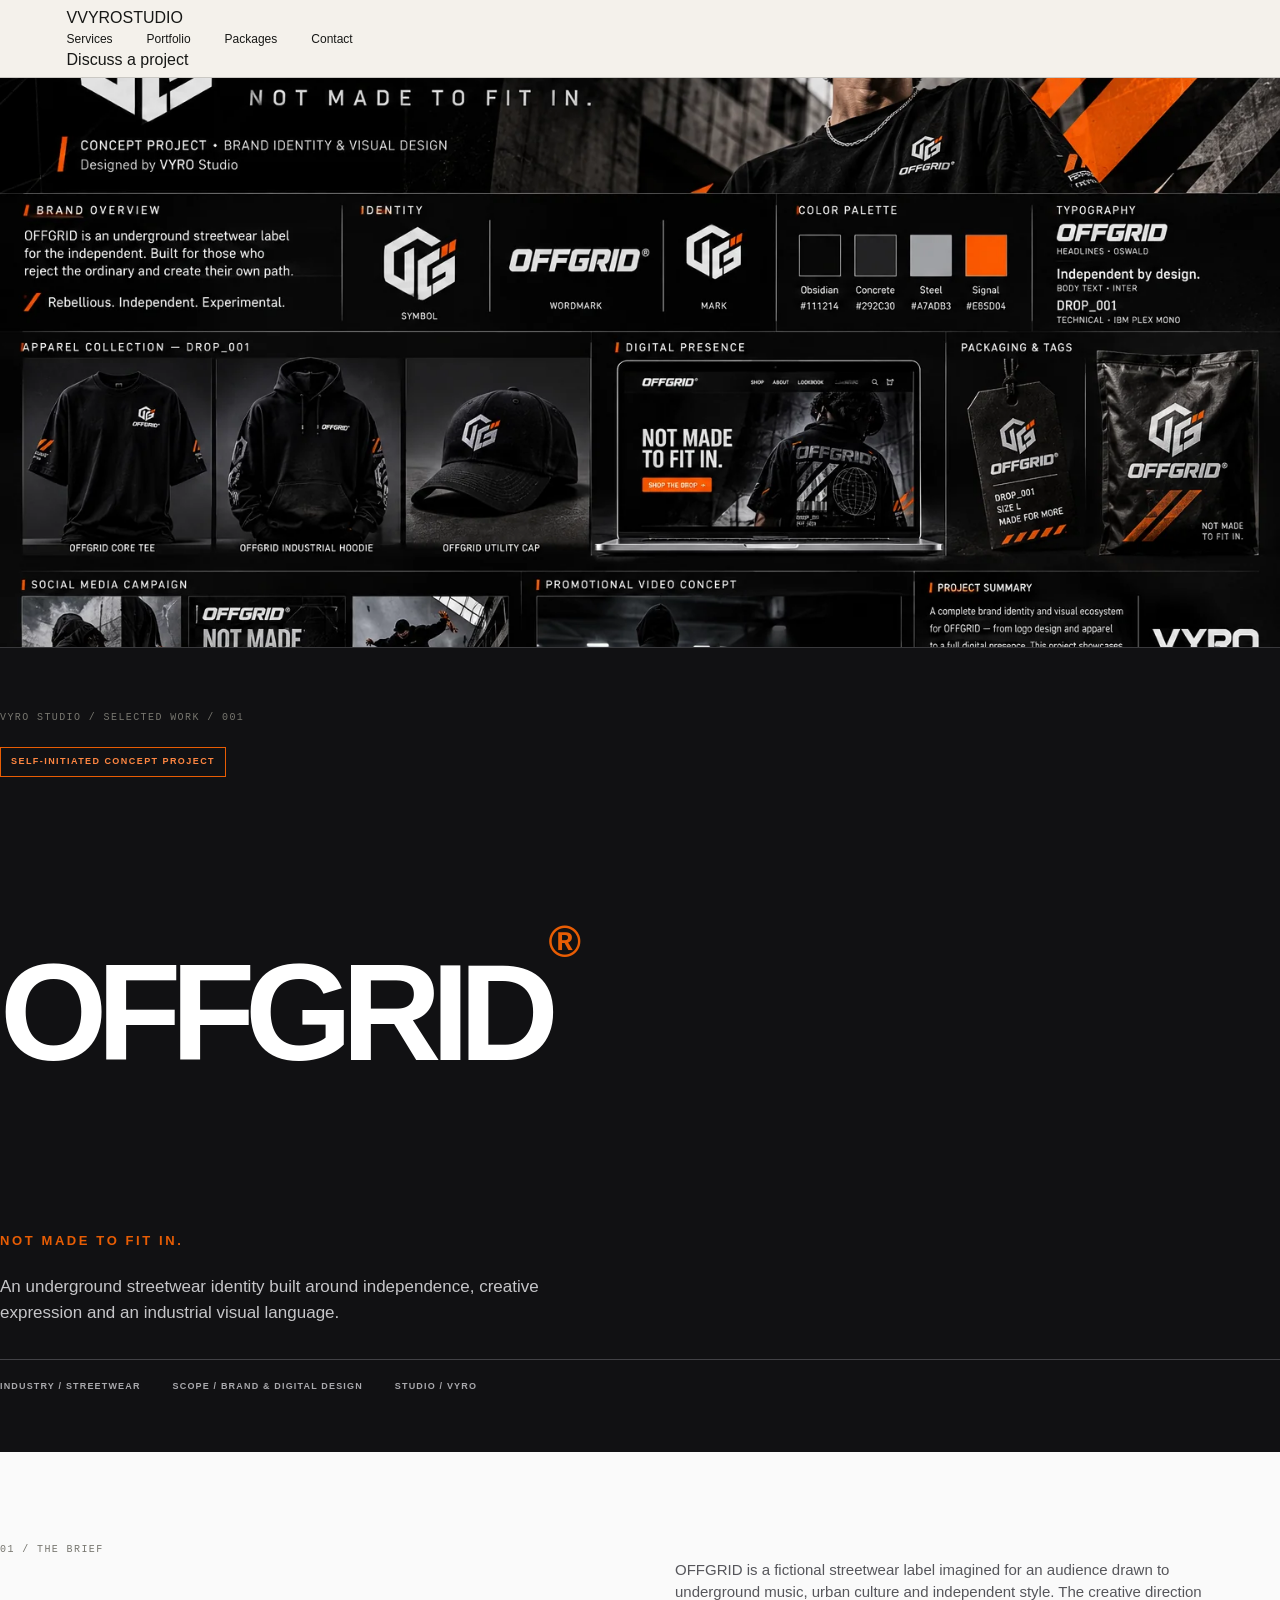
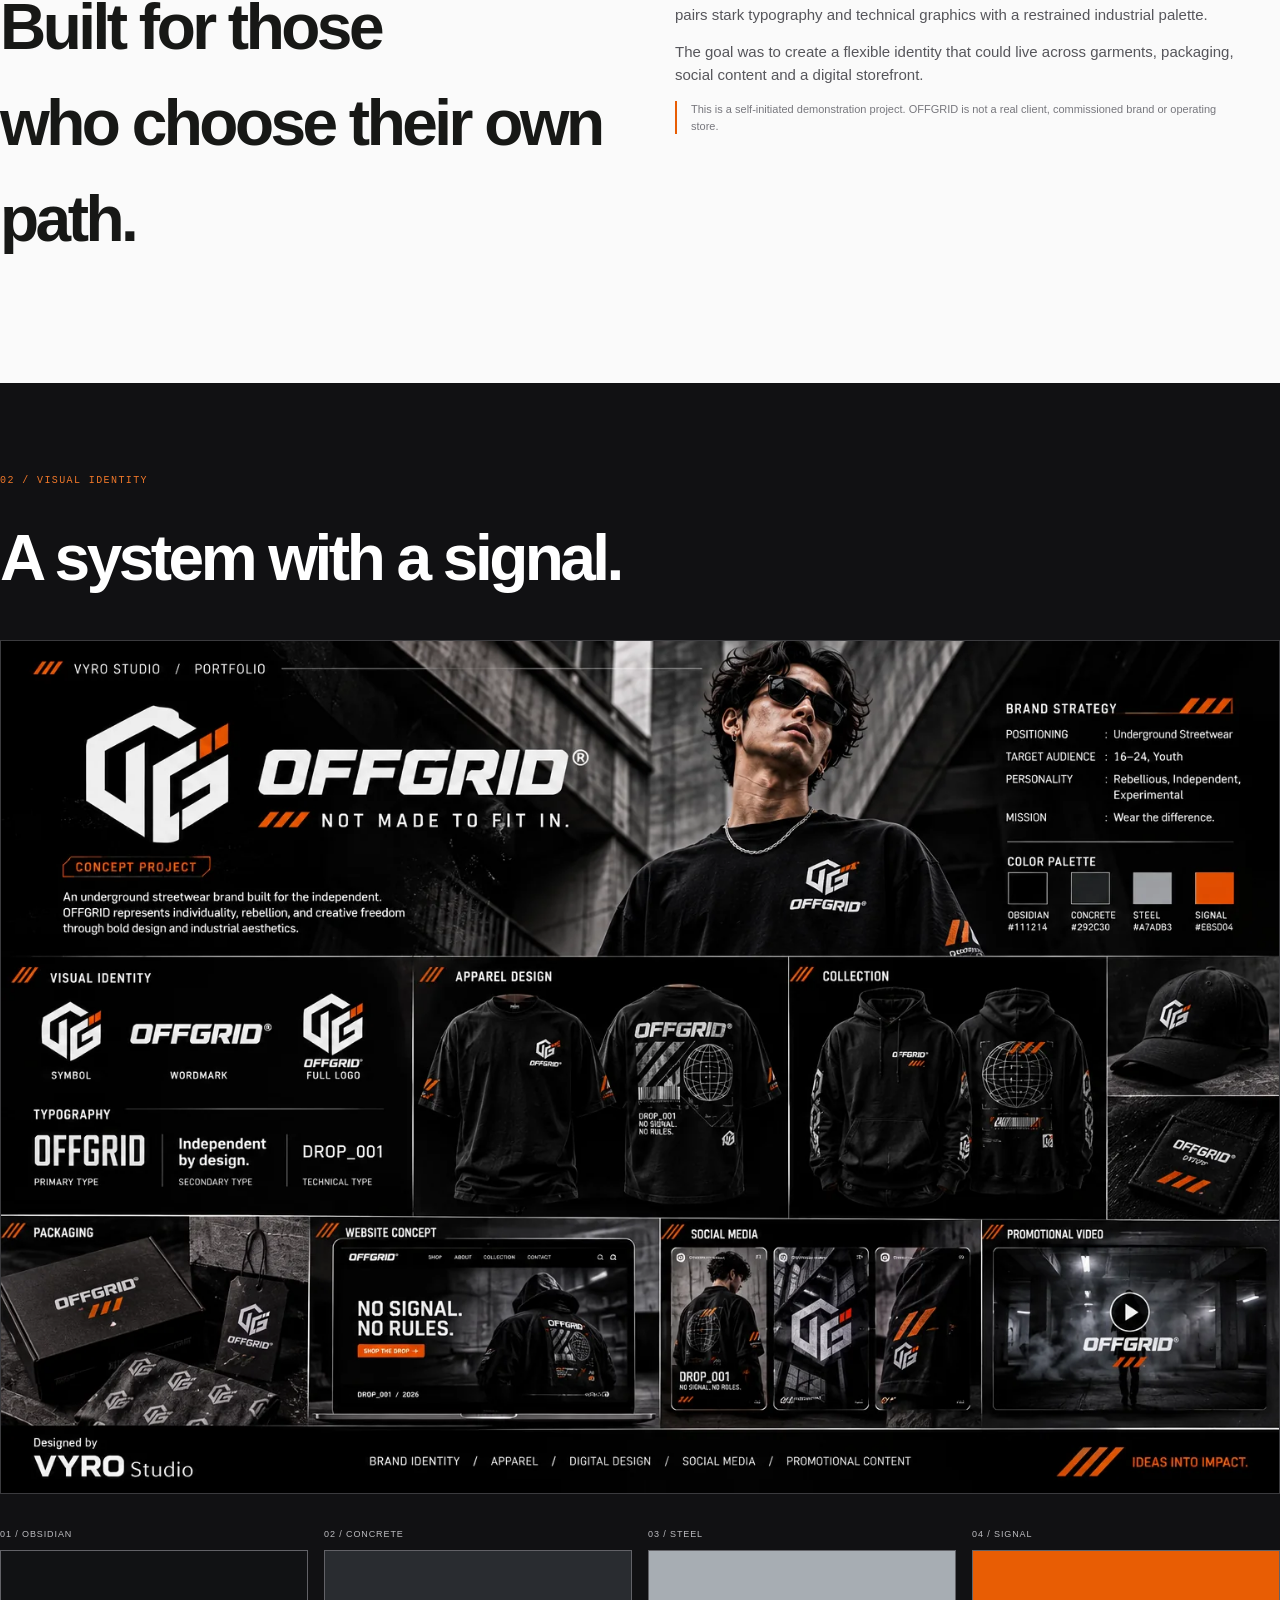
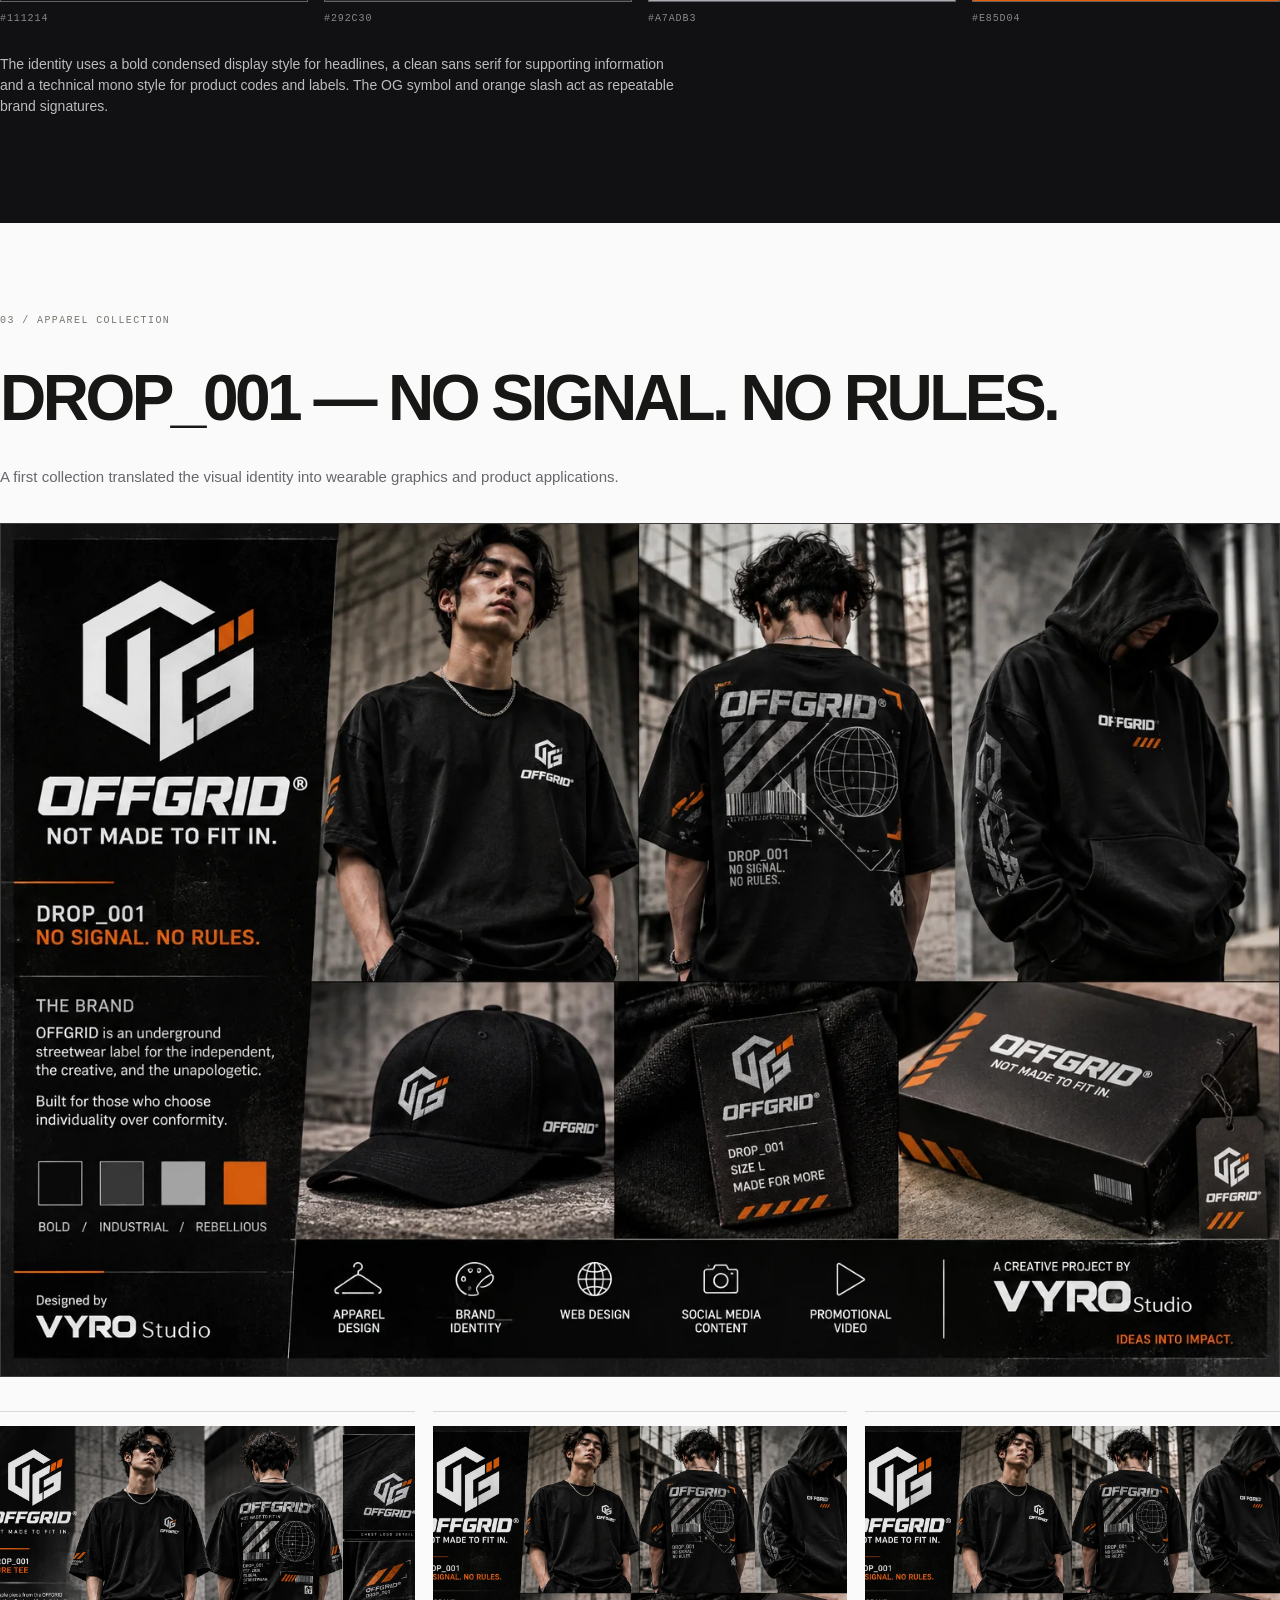
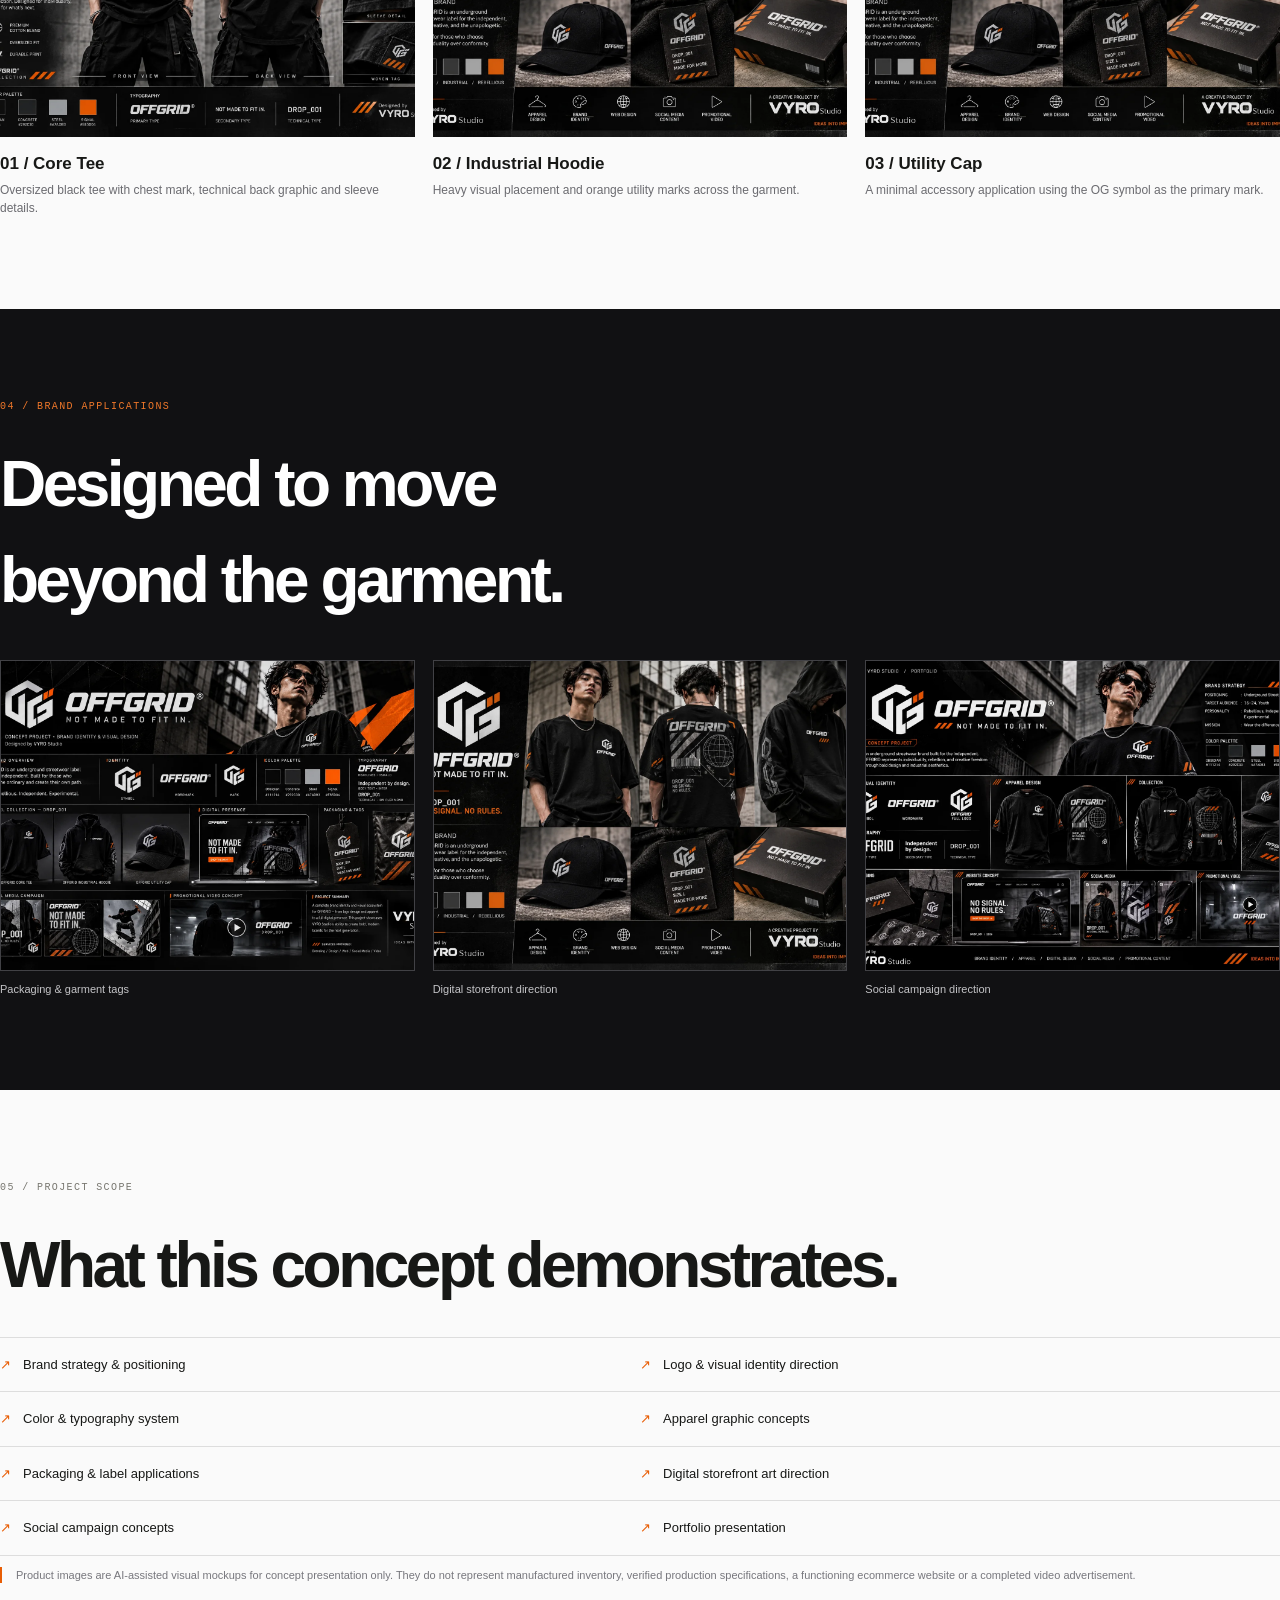
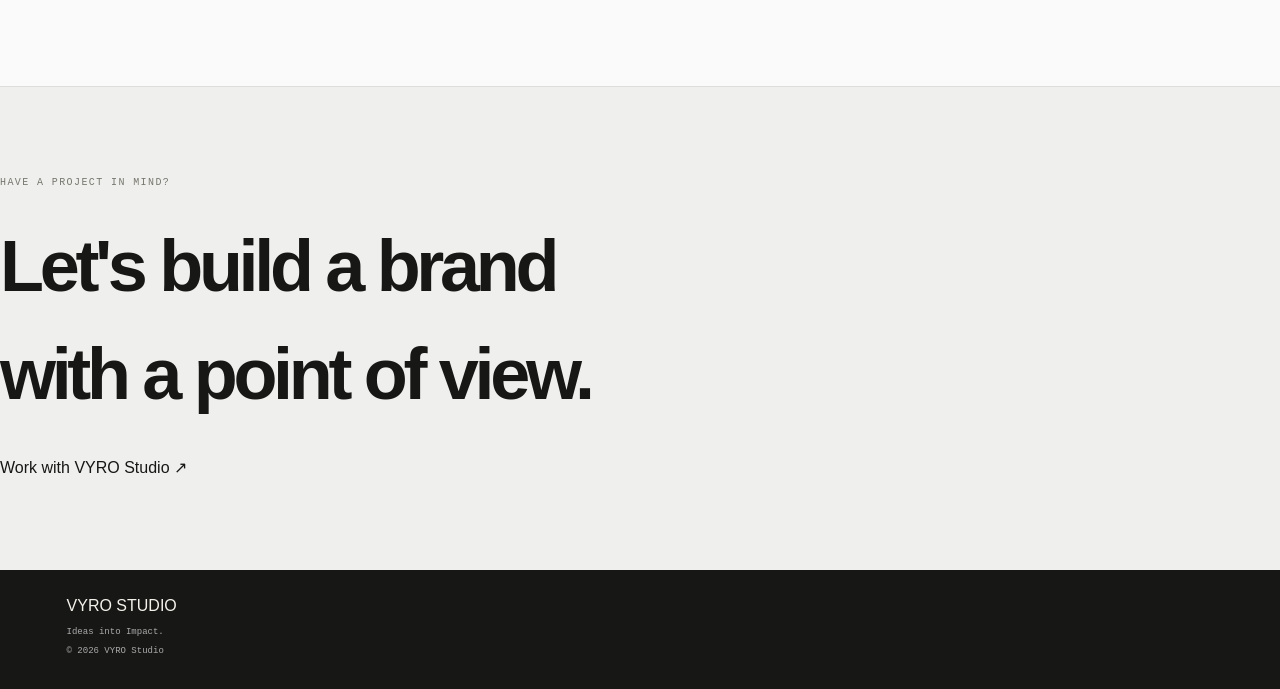
==== commit 8d84f0e7: "Add files via upload" ====
--- a/offgrid.html
+++ b/offgrid.html
@@ -3,18 +3,18 @@
 <head>
   <meta charset="utf-8">
   <meta name="viewport" content="width=device-width, initial-scale=1">
-  <meta name="description" content="OFFGRID — an independent underground streetwear concept by VYRO Studio.">
-  <meta name="theme-color" content="#f5f4f0">
+  <meta name="description" content="OFFGRID is a fictional underground streetwear concept developed by VYRO Studio to demonstrate brand identity, apparel and digital design.">
+  <meta name="theme-color" content="#111113">
   <meta name="robots" content="index,follow">
   <meta http-equiv="Content-Security-Policy" content="default-src 'self'; base-uri 'self'; object-src 'none'; script-src 'self'; style-src 'self'; img-src 'self' data:; font-src 'self'; connect-src 'self'; form-action 'self'; upgrade-insecure-requests">
-  <title>OFFGRID® — DROP_001 / VYRO Studio</title>
+  <title>OFFGRID® — Concept Project | VYRO Studio</title>
   <link rel="stylesheet" href="styles.css">
   <link rel="stylesheet" href="offgrid.css">
   <script src="script.js" defer></script>
 </head>
 <body class="case-study-page">
   <a class="skip-link" href="#main">Skip to content</a>
-  <header class="site-header og-site-header">
+  <header class="site-header">
     <div class="container header-inner">
       <a class="wordmark" href="index.html" aria-label="VYRO Studio home"><span class="wordmark-symbol" aria-hidden="true">V</span><span class="wordmark-type">VYRO<span>STUDIO</span></span></a>
       <button class="menu-toggle" type="button" aria-expanded="false" aria-controls="primary-nav"><span class="menu-toggle-label">Menu</span></button>
@@ -22,55 +22,29 @@
       <a class="button button-dark header-cta" href="index.html#contact">Discuss a project</a>
     </div>
   </header>
-  <main id="main" class="og-page">
-    <div class="og-masthead"><div class="og-mast-inner"><span>VYRO STUDIO / INDEPENDENT LABEL STUDY</span><span>PH / 2026</span><span>ISSUE 001 — DROP_001</span></div></div>
-
+  <main id="main">
     <section class="og-hero">
-      <div class="og-hero-top"><p class="og-kicker">SELF-INITIATED CONCEPT PROJECT <i></i> STREETWEAR / VISUAL IDENTITY</p><p class="og-kicker">NO. 001 — 004</p></div>
-      <h1>OFF<span>GRID</span><sup>®</sup></h1>
-      <div class="og-hero-sub"><p>NOT MADE<br>TO FIT IN<span>.</span></p><p class="og-hero-description">An independent streetwear identity shaped by underground culture, industrial graphics and the instinct to move outside the expected.</p><p class="og-vertical">INDEPENDENT BY DESIGN / EST. 2026</p></div>
-      <figure class="og-hero-image"><img src="assets/offgrid-case-study.webp" alt="OFFGRID streetwear concept campaign showing the logo, apparel, packaging and digital direction"><figcaption><span>FIG. 001 — THE OFFGRID UNIVERSE</span><span>ART DIRECTION / VYRO STUDIO</span></figcaption></figure>
-    </section>
-
-    <section class="og-intro-section og-wrap">
-      <div class="og-section-index"><span>01</span><span>THE PREMISE</span></div>
-      <div class="og-intro-grid"><h2>Outside the<br>standard issue.</h2><div class="og-intro-copy"><p class="og-lede">Built for those who make their own lane.</p><p>OFFGRID is a fictional streetwear label imagined for an audience drawn to underground music, urban culture and independent style. The creative direction pairs stark typography and technical graphics with a restrained industrial palette.</p><p>The goal: a flexible identity that can move across garments, packaging, social content and a digital storefront without losing its edge.</p><p class="og-disclaimer">A SELF-INITIATED DEMONSTRATION PROJECT. OFFGRID IS NOT A REAL CLIENT, COMMISSIONED BRAND OR OPERATING STORE.</p></div></div>
-    </section>
-
-    <section class="og-campaign-band"><img src="assets/offgrid-collection.webp" alt="OFFGRID DROP 001 campaign and streetwear collection concept" loading="lazy"><div class="og-band-caption"><span>DROP_001</span><span>NO SIGNAL. NO RULES.</span><span>CAMPAIGN STUDY / 01</span></div></section>
-
-    <section class="og-identity-section og-wrap">
-      <div class="og-section-index"><span>02</span><span>IDENTITY SYSTEM</span></div>
-      <div class="og-identity-heading"><h2>A signal<br>in the noise<span>.</span></h2><p>The identity is deliberately direct: a hard-edged monogram, condensed wordmark and a single hit of signal orange. Industrial without becoming costume.</p></div>
-      <div class="og-identity-image"><img src="assets/offgrid-overview.webp" alt="OFFGRID identity board with monogram, wordmark, palette, typography and campaign applications" loading="lazy"><span>IDENTITY BOARD / 001—A</span></div>
-      <div class="og-spec-row"><div class="og-spec-title">COLOUR<br>STANDARDS</div><div class="og-swatches"><div><b class="swatch swatch-black"></b><span>01 / OBSIDIAN</span><code>#111214</code></div><div><b class="swatch swatch-concrete"></b><span>02 / CONCRETE</span><code>#292C30</code></div><div><b class="swatch swatch-steel"></b><span>03 / STEEL</span><code>#A7ADB3</code></div><div><b class="swatch swatch-orange"></b><span>04 / SIGNAL</span><code>#E85D04</code></div></div></div>
-      <div class="og-type-note"><span>TYPE DIRECTION / 02</span><p><strong>Condensed display.</strong> Clean supporting sans. Technical mono for garment codes, labels and product information. The OG symbol and orange slash act as repeatable brand signatures.</p></div>
-    </section>
-
-    <section class="og-drop-section">
-      <div class="og-wrap">
-        <div class="og-section-index"><span>03</span><span>THE FIRST RELEASE</span></div>
-        <div class="og-drop-heading"><div><p class="og-kicker">COLLECTION / 001</p><h2>NO SIGNAL.<br><em>NO RULES.</em></h2></div><p>A first collection translates the visual language into wearable graphics and everyday objects. Utility details, oversized placements and a reduced palette keep the system coherent.</p></div>
-        <div class="og-product-feature"><figure><img src="assets/offgrid-core-tee.webp" alt="OFFGRID Core Tee front and back graphic mockup" loading="lazy"><figcaption><span>01 / CORE TEE</span><span>FRONT / BACK STUDY</span></figcaption></figure><div class="og-product-copy"><span class="og-product-code">OG-001 / GARMENT STUDY</span><h3>Core<br>Tee<span>®</span></h3><p>Oversized black tee with chest mark, technical back graphic and sleeve details.</p><div class="og-product-facts"><span>FIT / OVERSIZED</span><span>COLOUR / OBSIDIAN</span><span>GRAPHIC / FRONT + BACK</span></div></div></div>
-        <div class="og-product-index"><article><span>02 / OG-002</span><h3>Industrial Hoodie</h3><p>Heavy visual placement with orange utility marks across the garment.</p><small>APPAREL CONCEPT</small></article><article><span>03 / OG-003</span><h3>Utility Cap</h3><p>A reduced accessory application using the OG symbol as its primary mark.</p><small>ACCESSORY CONCEPT</small></article><article class="og-product-index-image"><img src="assets/offgrid-collection.webp" alt="OFFGRID hoodie, cap and packaging collection concepts" loading="lazy"></article></div>
+      <div class="og-hero-image"><img src="assets/offgrid-case-study.webp" alt="OFFGRID streetwear concept identity board showing logo, apparel, packaging, website and campaign concepts"></div>
+      <div class="og-hero-copy container">
+        <p class="eyebrow">VYRO Studio / Selected work / 001</p>
+        <p class="og-label">SELF-INITIATED CONCEPT PROJECT</p>
+        <h1>OFFGRID<span>®</span></h1>
+        <p class="og-tagline">NOT MADE TO FIT IN.</p>
+        <p class="og-intro">An underground streetwear identity built around independence, creative expression and an industrial visual language.</p>
+        <div class="og-meta"><span>INDUSTRY / STREETWEAR</span><span>SCOPE / BRAND & DIGITAL DESIGN</span><span>STUDIO / VYRO</span></div>
       </div>
     </section>
-
-    <section class="og-application-section">
-      <div class="og-wrap">
-        <div class="og-section-index"><span>04</span><span>BEYOND THE GARMENT</span></div>
-        <div class="og-application-head"><h2>One world.<br>Every touchpoint.</h2><p>From the first impression to the details in-hand, each application carries the same visual codes.</p></div>
-        <div class="og-gallery"><figure class="og-gallery-large"><img src="assets/offgrid-case-study.webp" alt="OFFGRID packaging and garment tag applications" loading="lazy"><figcaption><span>01 / PACKAGING</span><span>Tags, labels & pack-ins</span></figcaption></figure><figure><img src="assets/offgrid-collection.webp" alt="OFFGRID apparel and accessory applications" loading="lazy"><figcaption><span>02 / PRODUCT WORLD</span><span>Collection direction</span></figcaption></figure><figure><img src="assets/offgrid-overview.webp" alt="OFFGRID digital and social campaign direction" loading="lazy"><figcaption><span>03 / DIGITAL</span><span>Storefront & social direction</span></figcaption></figure></div>
-      </div>
+    <section class="og-section container og-overview">
+      <div><p class="eyebrow">01 / The brief</p><h2>Built for those<br>who choose their own path.</h2></div>
+      <div><p>OFFGRID is a fictional streetwear label imagined for an audience drawn to underground music, urban culture and independent style. The creative direction pairs stark typography and technical graphics with a restrained industrial palette.</p><p>The goal was to create a flexible identity that could live across garments, packaging, social content and a digital storefront.</p><p class="og-note">This is a self-initiated demonstration project. OFFGRID is not a real client, commissioned brand or operating store.</p></div>
     </section>
-
-    <section class="og-scope-section og-wrap">
-      <div class="og-section-index"><span>05</span><span>PROJECT INDEX</span></div>
-      <div class="og-scope-layout"><h2>Concept<br>deliverables<span>.</span></h2><div class="og-deliverable-list"><div><span>01</span>Brand strategy & positioning</div><div><span>02</span>Logo & visual identity direction</div><div><span>03</span>Colour & typography system</div><div><span>04</span>Apparel graphic concepts</div><div><span>05</span>Packaging & label applications</div><div><span>06</span>Digital storefront art direction</div><div><span>07</span>Social campaign concepts</div><div><span>08</span>Portfolio presentation</div></div></div>
-      <p class="og-disclaimer og-bottom-note">PRODUCT IMAGES ARE AI-ASSISTED VISUAL MOCKUPS FOR CONCEPT PRESENTATION ONLY. THEY DO NOT REPRESENT MANUFACTURED INVENTORY, VERIFIED PRODUCTION SPECIFICATIONS, A FUNCTIONING ECOMMERCE WEBSITE OR A COMPLETED VIDEO ADVERTISEMENT.</p>
+    <section class="og-dark-section">
+      <div class="container og-section"><p class="eyebrow">02 / Visual identity</p><h2>A system with a signal.</h2><img class="og-wide-image" src="assets/offgrid-overview.webp" alt="OFFGRID brand identity presentation with logo, typography, color palette and applications" loading="lazy"><div class="og-spec-grid"><div><span>01 / OBSIDIAN</span><b class="swatch swatch-black"></b><code>#111214</code></div><div><span>02 / CONCRETE</span><b class="swatch swatch-concrete"></b><code>#292C30</code></div><div><span>03 / STEEL</span><b class="swatch swatch-steel"></b><code>#A7ADB3</code></div><div><span>04 / SIGNAL</span><b class="swatch swatch-orange"></b><code>#E85D04</code></div></div><p class="og-body-copy">The identity uses a bold condensed display style for headlines, a clean sans serif for supporting information and a technical mono style for product codes and labels. The OG symbol and orange slash act as repeatable brand signatures.</p></div>
     </section>
-
-    <section class="og-end"><div class="og-end-inner"><p class="og-kicker">VYRO STUDIO / NEXT PROJECT</p><h2>Give your brand<br>a point of view<span>.</span></h2><a href="index.html#contact">START A PROJECT <b>↗</b></a></div><div class="og-end-mark">OFFGRID®<span>NOT MADE TO FIT IN.</span></div></section>
+    <section class="og-section container"><p class="eyebrow">03 / Apparel collection</p><h2>DROP_001 — NO SIGNAL. NO RULES.</h2><p class="og-lead">A first collection translated the visual identity into wearable graphics and product applications.</p><img class="og-wide-image" src="assets/offgrid-collection.webp" alt="OFFGRID DROP 001 apparel collection concept showing tee, hoodie, cap and packaging" loading="lazy"><div class="og-product-grid"><article><img src="assets/offgrid-core-tee.webp" alt="OFFGRID Core Tee front and back mockup" loading="lazy"><h3>01 / Core Tee</h3><p>Oversized black tee with chest mark, technical back graphic and sleeve details.</p></article><article><img src="assets/offgrid-collection.webp" alt="OFFGRID Industrial Hoodie concept" loading="lazy"><h3>02 / Industrial Hoodie</h3><p>Heavy visual placement and orange utility marks across the garment.</p></article><article><img src="assets/offgrid-collection.webp" alt="OFFGRID Utility Cap concept" loading="lazy"><h3>03 / Utility Cap</h3><p>A minimal accessory application using the OG symbol as the primary mark.</p></article></div></section>
+    <section class="og-dark-section"><div class="container og-section"><p class="eyebrow">04 / Brand applications</p><h2>Designed to move<br>beyond the garment.</h2><div class="og-gallery"><figure><img src="assets/offgrid-case-study.webp" alt="OFFGRID packaging, tags and brand applications" loading="lazy"><figcaption>Packaging & garment tags</figcaption></figure><figure><img src="assets/offgrid-collection.webp" alt="OFFGRID digital storefront design concept" loading="lazy"><figcaption>Digital storefront direction</figcaption></figure><figure><img src="assets/offgrid-overview.webp" alt="OFFGRID social campaign concept imagery" loading="lazy"><figcaption>Social campaign direction</figcaption></figure></div></div></section>
+    <section class="og-section container og-deliverables"><p class="eyebrow">05 / Project scope</p><h2>What this concept demonstrates.</h2><div class="og-deliverable-list"><span>Brand strategy & positioning</span><span>Logo & visual identity direction</span><span>Color & typography system</span><span>Apparel graphic concepts</span><span>Packaging & label applications</span><span>Digital storefront art direction</span><span>Social campaign concepts</span><span>Portfolio presentation</span></div><p class="og-note">Product images are AI-assisted visual mockups for concept presentation only. They do not represent manufactured inventory, verified production specifications, a functioning ecommerce website or a completed video advertisement.</p></section>
+    <section class="og-end"><div class="container"><p class="eyebrow">Have a project in mind?</p><h2>Let's build a brand<br>with a point of view.</h2><a class="button button-accent" href="index.html#contact">Work with VYRO Studio ↗</a></div></section>
   </main>
   <footer class="site-footer"><div class="container footer-inner"><a class="footer-wordmark" href="index.html">VYRO STUDIO</a><p>Ideas into Impact.</p><p>© <span id="current-year">2026</span> VYRO Studio</p></div></footer>
 </body>
--- a/styles.css
+++ b/styles.css
@@ -1,230 +1,2 @@
-/* System font stack: no third-party font requests. */
-:root {
-  color-scheme: light;
-  --paper: #fafafa;
-  --ink: #111113;
-  --muted: #626267;
-  --line: #dedee0;
-  --soft: #f0f0f1;
-  --accent: #e85d04;
-  --content: 1120px;
-  --radius: 6px;
-}
-* { box-sizing: border-box; }
-html { scroll-behavior: smooth; scroll-padding-top: 88px; }
-body {
-  margin: 0;
-  background: var(--paper);
-  color: var(--ink);
-  font-family: Inter, "Helvetica Neue", Arial, sans-serif;
-  font-size: 16px;
-  line-height: 1.6;
-  -webkit-font-smoothing: antialiased;
-}
-a { color: inherit; text-decoration: none; }
-button, a { -webkit-tap-highlight-color: transparent; }
-a:focus-visible, button:focus-visible {
-  outline: 3px solid var(--accent);
-  outline-offset: 4px;
-}
-.container { width: min(var(--content), calc(100% - 48px)); margin-inline: auto; }
-.skip-link {
-  position: absolute; left: 12px; top: -60px; z-index: 100;
-  background: var(--ink); color: white; padding: 12px 16px; border-radius: var(--radius);
-}
-.skip-link:focus { top: 12px; }
-.site-header {
-  position: sticky; top: 0; z-index: 20;
-  background: rgba(250,250,250,.97);
-  border-bottom: 1px solid var(--line);
-}
-.header-inner { min-height: 76px; display: flex; align-items: center; justify-content: space-between; gap: 28px; }
-.wordmark { display: inline-flex; align-items: center; gap: 10px; min-height: 44px; }
-.wordmark-symbol {
-  display: grid; place-items: center; width: 34px; height: 34px;
-  background: var(--accent); color: white; font-weight: 900; font-size: 23px;
-  line-height: 1; transform: skew(-7deg);
-}
-.wordmark-type { font-size: 18px; font-weight: 900; letter-spacing: .08em; line-height: 1.05; }
-.wordmark-type span { display: block; font-size: 9px; letter-spacing: .42em; margin-top: 5px; }
-.primary-nav { display: flex; align-items: center; gap: 30px; }
-.primary-nav a { min-height: 44px; display: inline-flex; align-items: center; color: #45454a; font-size: 13px; transition: color .18s ease; }
-.primary-nav a:hover, .text-link:hover { color: var(--accent); }
-.button {
-  min-height: 46px; display: inline-flex; align-items: center; justify-content: center;
-  padding: 11px 19px; border: 1px solid transparent; border-radius: var(--radius);
-  font-size: 13px; font-weight: 750; letter-spacing: .01em;
-  transition: background-color .18s ease, color .18s ease, border-color .18s ease, transform .18s ease;
-}
-.button:hover { transform: translateY(-1px); }
-.button-dark { background: var(--ink); color: white; }
-.button-dark:hover { background: #333338; }
-.button-accent { background: var(--accent); color: white; }
-.button-accent:hover { background: #c94e00; }
-.button-outline { border-color: #a8a8ad; color: var(--ink); background: transparent; }
-.button-outline:hover { border-color: var(--ink); background: white; }
-.menu-toggle {
-  display: none; min-width: 44px; min-height: 44px; padding: 8px 12px;
-  color: var(--ink); background: transparent; border: 1px solid var(--line);
-  border-radius: var(--radius); font: inherit; font-size: 13px;
-}
-.hero { padding: 112px 0 104px; border-bottom: 1px solid var(--line); }
-.hero-layout { display: grid; grid-template-columns: 1.1fr .9fr; align-items: center; gap: 64px; }
-.eyebrow { margin: 0 0 18px; color: var(--accent); font-size: 10px; font-weight: 800; letter-spacing: .17em; text-transform: uppercase; }
-h1, h2, h3, p { overflow-wrap: break-word; }
-h1 { margin: 0; font-size: clamp(48px, 7vw, 86px); line-height: .99; letter-spacing: -.055em; font-weight: 850; }
-h1 span { color: var(--accent); }
-.hero-intro { max-width: 560px; margin: 26px 0 0; color: var(--muted); font-size: 17px; line-height: 1.7; }
-.hero-actions { display: flex; align-items: center; gap: 24px; flex-wrap: wrap; margin-top: 32px; }
-.text-link { min-height: 44px; display: inline-flex; align-items: center; gap: 8px; font-size: 13px; font-weight: 700; transition: color .18s ease; }
-.hero-caption { margin: 38px 0 0; color: #77777d; font-size: 9px; letter-spacing: .16em; font-weight: 700; }
-.hero-art {
-  min-height: 390px; padding: 22px; display: flex; flex-direction: column; justify-content: space-between;
-  background: #111113; color: white; border: 1px solid #111113; position: relative; overflow: hidden;
-}
-.hero-art::before, .hero-art::after { content: ""; position: absolute; pointer-events: none; }
-.hero-art::before { width: 240px; height: 240px; right: -80px; top: -95px; border: 1px solid rgba(255,255,255,.16); transform: rotate(45deg); }
-.hero-art::after { width: 300px; height: 1px; background: var(--accent); left: -60px; bottom: 86px; transform: rotate(-38deg); }
-.art-topline, .art-bottomline { display: flex; justify-content: space-between; gap: 12px; color: #bdbdc1; font-size: 9px; letter-spacing: .14em; position: relative; z-index: 1; }
-.art-symbol {
-  align-self: center; color: var(--accent); font-size: clamp(190px, 25vw, 285px);
-  font-weight: 950; line-height: .8; letter-spacing: -.12em; transform: skew(-9deg);
-  text-shadow: 8px 0 0 rgba(255,255,255,.04);
-}
-.art-bottomline span:first-child { color: white; }
-.intro-strip { background: var(--soft); border-bottom: 1px solid var(--line); }
-.intro-strip-inner { min-height: 88px; display: flex; align-items: center; justify-content: space-between; gap: 24px; }
-.intro-strip p { margin: 0; font-size: 16px; font-weight: 650; letter-spacing: -.02em; }
-.intro-strip span { color: var(--muted); font-size: 10px; letter-spacing: .12em; white-space: nowrap; }
-.section { padding: 112px 0; }
-.section-heading { display: grid; grid-template-columns: 1fr .75fr; column-gap: 50px; align-items: end; margin-bottom: 54px; }
-.section-heading .eyebrow { grid-column: 1 / -1; margin-bottom: 16px; }
-h2 { margin: 0; font-size: clamp(38px, 5.2vw, 62px); line-height: 1.04; letter-spacing: -.045em; font-weight: 820; }
-.section-summary { max-width: 430px; margin: 0; color: var(--muted); font-size: 14px; line-height: 1.75; }
-.service-list { border-top: 1px solid var(--line); }
-.service-row {
-  display: grid; grid-template-columns: 70px 1fr 190px; gap: 24px; align-items: center;
-  padding: 30px 0; border-bottom: 1px solid var(--line);
-}
-.service-index { margin: 0; color: var(--accent); font-size: 12px; font-weight: 800; }
-.service-row h3 { margin: 0 0 6px; font-size: 23px; letter-spacing: -.03em; }
-.service-row div p { max-width: 610px; margin: 0; color: var(--muted); font-size: 14px; }
-.service-meta { margin: 0; color: #77777d; font-size: 9px; font-weight: 750; letter-spacing: .12em; text-align: right; }
-.belief-section { padding: 94px 0; background: #efefed; border-block: 1px solid var(--line); }
-.belief-layout { display: grid; grid-template-columns: .55fr 1.45fr; column-gap: 50px; align-items: start; }
-.belief-layout .eyebrow { margin-top: 9px; }
-.belief-layout h2 { max-width: 820px; }
-.belief-layout h2 span { color: var(--accent); }
-.belief-layout > p:last-child { grid-column: 2; max-width: 470px; margin: 24px 0 0; color: var(--muted); font-size: 14px; }
-.packages-section { background: var(--paper); }
-.section-heading-packages { grid-template-columns: 1fr .8fr; }
-.comparison-wrap { width: 100%; border: 1px solid var(--line); background: white; }
-.comparison { width: 100%; border-collapse: collapse; table-layout: fixed; text-align: left; }
-.comparison caption { padding: 18px 20px; text-align: left; color: var(--muted); font-size: 11px; letter-spacing: .08em; text-transform: uppercase; }
-.comparison th, .comparison td { padding: 16px 20px; border-top: 1px solid var(--line); vertical-align: top; font-size: 13px; line-height: 1.5; }
-.comparison thead th { background: #f1f1ef; font-size: 11px; letter-spacing: .1em; text-transform: uppercase; }
-.comparison thead th:first-child, .comparison tbody th { width: 44%; }
-.comparison tbody th { font-weight: 650; }
-.comparison td { color: var(--muted); }
-.comparison td:last-child { color: var(--ink); }
-.comparison .table-price { color: var(--ink); font-size: 21px; font-weight: 850; letter-spacing: -.04em; }
-.package-actions { display: flex; gap: 12px; flex-wrap: wrap; margin-top: 22px; }
-.pricing-note { max-width: 880px; margin: 20px 0 0; color: #737379; font-size: 11px; line-height: 1.7; }
-.process-section { background: #f1f1ef; border-block: 1px solid var(--line); }
-.process-list { display: grid; grid-template-columns: repeat(4, 1fr); gap: 26px; padding: 0; margin: 54px 0 0; list-style: none; }
-.process-list li { border-top: 1px solid #bcbcc0; padding-top: 18px; }
-.process-list li > span { color: var(--accent); font-size: 11px; font-weight: 800; letter-spacing: .12em; }
-.process-list h3 { margin: 23px 0 8px; font-size: 19px; letter-spacing: -.025em; }
-.process-list p { margin: 0; color: var(--muted); font-size: 13px; }
-.contact-section { padding: 92px 0; }
-.contact-panel { display: grid; grid-template-columns: 1.2fr .8fr; gap: 50px; align-items: center; padding: 52px; background: var(--ink); color: white; }
-.contact-panel h2 { font-size: clamp(38px, 5vw, 58px); }
-.contact-panel > div:first-child > p:last-child { max-width: 500px; margin: 20px 0 0; color: #c0c0c4; font-size: 14px; }
-.contact-action { padding: 24px; border: 1px solid #4a4a4d; }
-.contact-status { margin: 0; color: var(--accent); font-size: 10px; font-weight: 800; letter-spacing: .15em; }
-.contact-placeholder { margin: 12px 0 0; font-size: 16px; font-weight: 700; }
-.contact-small { margin: 12px 0 0; color: #aaaab0; font-size: 11px; }
-.site-footer { border-top: 1px solid var(--line); }
-.footer-inner { min-height: 82px; display: flex; align-items: center; justify-content: space-between; gap: 18px; }
-.footer-wordmark { font-size: 12px; font-weight: 900; letter-spacing: .13em; }
-.footer-inner p { margin: 0; color: var(--muted); font-size: 11px; }
-
-/* Portfolio feature */
-.portfolio-section { background: #f1f1ef; border-block: 1px solid var(--line); }
-.portfolio-feature { display: grid; grid-template-columns: 1.4fr .6fr; min-height: 330px; background: var(--ink); color: white; overflow: hidden; border: 1px solid var(--ink); }
-.portfolio-feature img { display: block; width: 100%; height: 100%; min-height: 330px; object-fit: cover; object-position: center; }
-.portfolio-feature-copy { display: flex; flex-direction: column; align-items: flex-start; justify-content: center; padding: clamp(24px, 4vw, 48px); gap: 14px; }
-.portfolio-kicker { color: #f0782a; font-size: 9px; font-weight: 800; letter-spacing: .16em; }
-.portfolio-feature-copy strong { font-size: clamp(38px, 5vw, 64px); line-height: .95; letter-spacing: -.055em; }
-.portfolio-feature-copy > span:nth-of-type(2) { color: #c2c2c5; font-size: 12px; }
-.portfolio-open { display: inline-flex; margin-top: 14px; padding: 12px 16px; background: var(--accent); color: white; font-size: 12px; font-weight: 750; }
-.portfolio-disclosure { margin: 14px 0 0; color: #6b6b70; font-size: 11px; }
-.contact-link { display: inline-block; color: white; text-decoration: underline; text-decoration-color: var(--accent); text-underline-offset: 5px; }
-@media (max-width: 700px) { .portfolio-feature { grid-template-columns: 1fr; } .portfolio-feature img { min-height: 0; aspect-ratio: 4 / 3; } .portfolio-feature-copy { padding: 26px; } }
-
-@media (max-width: 820px) {
-  .header-inner { gap: 12px; }
-  .menu-toggle { display: inline-flex; align-items: center; justify-content: center; margin-left: auto; }
-  .header-cta { display: none; }
-  .primary-nav {
-    display: none; position: absolute; top: 76px; left: 0; right: 0;
-    padding: 12px 24px 20px; background: var(--paper); border-bottom: 1px solid var(--line);
-    flex-direction: column; align-items: stretch; gap: 0;
-  }
-  .primary-nav.is-open { display: flex; }
-  .primary-nav a { border-top: 1px solid var(--line); }
-  .hero { padding: 78px 0 72px; }
-  .hero-layout { grid-template-columns: 1fr; gap: 48px; }
-  .hero-art { min-height: 310px; }
-  .art-symbol { font-size: 220px; }
-  .section-heading, .section-heading-packages { grid-template-columns: 1fr; gap: 20px; }
-  .section-summary { max-width: 600px; }
-  .belief-layout { grid-template-columns: 1fr; gap: 20px; }
-  .belief-layout .eyebrow { margin: 0; }
-  .belief-layout > p:last-child { grid-column: 1; margin-top: 0; }
-  .process-list { grid-template-columns: repeat(2, 1fr); row-gap: 34px; }
-  .contact-panel { grid-template-columns: 1fr; gap: 30px; padding: 36px; }
-}
-@media (max-width: 560px) {
-  .container { width: min(var(--content), calc(100% - 32px)); }
-  .header-inner { min-height: 68px; }
-  .primary-nav { top: 68px; padding-inline: 16px; }
-  .hero { padding: 64px 0 58px; }
-  h1 { font-size: clamp(45px, 13vw, 62px); }
-  .hero-intro { font-size: 15px; }
-  .hero-actions { align-items: flex-start; flex-direction: column; gap: 10px; }
-  .hero-art { min-height: 260px; padding: 16px; }
-  .art-symbol { font-size: 185px; }
-  .intro-strip-inner { min-height: 78px; }
-  .intro-strip p { font-size: 13px; }
-  .section { padding: 76px 0; }
-  .section-heading { margin-bottom: 36px; }
-  h2 { font-size: clamp(35px, 10vw, 48px); }
-  .service-row { grid-template-columns: 34px 1fr; gap: 12px; padding: 24px 0; }
-  .service-meta { grid-column: 2; text-align: left; }
-  .service-row h3 { font-size: 20px; }
-  .belief-section { padding: 70px 0; }
-  .comparison-wrap { border: 0; background: transparent; }
-  .comparison, .comparison tbody, .comparison tr, .comparison th, .comparison td { display: block; width: 100%; }
-  .comparison caption { padding: 0 0 12px; }
-  .comparison thead { position: absolute; width: 1px; height: 1px; padding: 0; margin: -1px; overflow: hidden; clip: rect(0,0,0,0); white-space: nowrap; border: 0; }
-  .comparison tbody { display: grid; gap: 10px; }
-  .comparison tr { display: grid; grid-template-columns: 1fr 1fr; border: 1px solid var(--line); background: white; }
-  .comparison tbody th { grid-column: 1 / -1; width: 100%; padding: 12px 14px 8px; border: 0; background: #f1f1ef; }
-  .comparison td { padding: 10px 14px 13px; border-top: 1px solid var(--line); font-size: 12px; }
-  .comparison td::before { display: block; margin-bottom: 5px; color: #77777d; font-size: 9px; font-weight: 800; letter-spacing: .1em; text-transform: uppercase; }
-  .comparison td:nth-child(2)::before { content: "Basic"; }
-  .comparison td:nth-child(3)::before { content: "Premium"; }
-  .comparison .table-price { font-size: 19px; }
-  .package-actions { flex-direction: column; }
-  .package-actions .button { width: 100%; }
-  .process-list { grid-template-columns: 1fr; gap: 24px; margin-top: 38px; }
-  .process-list h3 { margin-top: 12px; }
-  .contact-section { padding: 64px 0; }
-  .contact-panel { padding: 26px 20px; }
-  .footer-inner { padding: 20px 0; align-items: flex-start; flex-direction: column; gap: 7px; }
-}
-@media (prefers-reduced-motion: reduce) {
-  html { scroll-behavior: auto; }
-  *, *::before, *::after { transition-duration: .01ms !important; animation-duration: .01ms !important; }
-}
+@import url('https://fonts.googleapis.com/css2?family=DM+Mono:wght@400;500&family=DM+Sans:wght@400;500;600;700;800&family=Playfair+Display:ital,wght@0,600;0,700;1,600;1,700&display=swap');
+:root{--paper:#f4f1eb;--ink:#171816;--muted:#77766f;--line:rgba(23,24,22,.19);--orange:#f15a24;--blue:#b8c9d7;--serif:'Playfair Display',Georgia,serif;--sans:'DM Sans',Arial,sans-serif;--mono:'DM Mono',monospace;--max:1440px}*{box-sizing:border-box}html{scroll-behavior:smooth}body{margin:0;background:var(--paper);color:var(--ink);font-family:var(--sans);line-height:1.5}a{color:inherit;text-decoration:none}.skip-link{position:absolute;left:-9999px}.skip-link:focus{left:16px;top:16px;z-index:99;background:#fff;padding:12px}.site-header{height:78px;padding:0 5.2vw;display:flex;align-items:center;justify-content:space-between;border-bottom:1px solid var(--line);position:relative;z-index:20;background:var(--paper)}.brand{display:flex;align-items:center;gap:10px;font-weight:800;font-size:17px;letter-spacing:-.06em}.brand-mark{width:33px;height:33px;display:grid;place-items:center;background:var(--ink);color:var(--paper);font-size:20px;font-weight:800;transform:rotate(-7deg)}.brand-sub{display:block;font:9px var(--mono);letter-spacing:.26em;margin-top:-3px}.site-header nav{display:flex;gap:34px;align-items:center;font-size:12px}.site-header nav a{transition:color .2s}.site-header nav a:hover{color:var(--orange)}.site-header nav span{color:var(--orange)}.menu-toggle{display:none;background:none;border:1px solid var(--line);padding:9px 12px;font:12px var(--mono)}.hero{padding:28px 5.2vw 20px;max-width:var(--max);margin:auto}.hero-topline,.hero-bottomline,.contact-top{display:flex;justify-content:space-between;gap:20px;font:9px var(--mono);letter-spacing:.12em}.hero-grid{display:grid;grid-template-columns:1.03fr .97fr;min-height:610px;align-items:center;gap:3vw}.hero-copy{padding:55px 0 48px}.eyebrow{font:10px var(--mono);letter-spacing:.14em;text-transform:uppercase;color:var(--muted);margin:0 0 24px}.hero h1{font-size:clamp(68px,9.2vw,142px);letter-spacing:-.095em;line-height:.83;margin:0 0 36px;font-weight:700}.hero h1 em,.section-head h2 em,.manifesto h2 em,.contact-section h2 em{font-family:var(--serif);font-weight:600;letter-spacing:-.07em}.period{color:var(--orange)}.hero-lead{font-size:16px;max-width:420px;color:#55564f;line-height:1.7}.hero-links{display:flex;align-items:center;gap:26px;margin-top:35px}.pill-link{padding:13px 18px;border-radius:50px;font-size:11px;display:inline-flex;gap:24px;align-items:center}.pill-link.dark{background:var(--ink);color:var(--paper)}.pill-link span{color:#ff7545}.underlink{font:10px var(--mono);border-bottom:1px solid var(--ink);padding-bottom:6px}.hero-visual{height:550px;position:relative;overflow:hidden;background:#d8d9d2;isolation:isolate}.hero-visual:before{content:'';position:absolute;inset:0;background:linear-gradient(135deg,transparent 48%,rgba(255,255,255,.35) 48.2%,transparent 48.5%),radial-gradient(circle at 52% 47%,#e9e5dc 0 1%,transparent 55%);z-index:-1}.hero-stamp{position:absolute;z-index:4;left:7%;top:7%;font:700 15px/1.1 var(--sans);letter-spacing:-.05em}.hero-stamp small{font:8px var(--mono);letter-spacing:.08em}.orbit{position:absolute;border:1px solid rgba(23,24,22,.35);border-radius:50%;width:72%;aspect-ratio:1;left:14%;top:13%;transform:rotate(-25deg) scaleY(.55)}.orbit-two{transform:rotate(62deg) scaleY(.6);width:85%;left:8%;top:7%;border-style:dashed}.hero-sculpture{position:absolute;width:46%;height:58%;left:28%;top:24%;transform:rotate(-13deg);filter:drop-shadow(25px 28px 16px rgba(0,0,0,.18));animation:float 7s ease-in-out infinite}.sculpture-face{position:absolute;inset:0 0 0 24%;background:linear-gradient(120deg,#fa7849,#d94b26 55%,#a92d1d);clip-path:polygon(0 0,100% 13%,100% 85%,23% 100%,0 75%)}.sculpture-side{position:absolute;left:0;top:0;width:25%;height:100%;background:linear-gradient(90deg,#9b3325,#e95c32);clip-path:polygon(100% 0,100% 100%,0 76%,0 21%)}.sculpture-top{position:absolute;left:0;top:0;width:100%;height:19%;background:#ff956d;clip-path:polygon(24% 0,100% 35%,77% 100%,0 68%)}.visual-note{position:absolute;font:8px var(--mono);letter-spacing:.1em}.note-a{right:6%;top:9%;writing-mode:vertical-rl}.note-b{bottom:7%;left:7%}.visual-cross{position:absolute;right:8%;bottom:7%;font-size:45px;color:var(--orange)}.hero-bottomline{border-top:1px solid var(--line);padding-top:15px}.ticker{overflow:hidden;border-block:1px solid var(--line);margin-top:30px;white-space:nowrap}.ticker div{font-size:13px;font-weight:700;letter-spacing:.06em;padding:13px 0;word-spacing:8px;animation:marquee 32s linear infinite}.ticker i{font-style:normal;color:var(--orange);padding:0 18px}.section-pad{padding:120px 8vw;max-width:var(--max);margin:auto}.section-head{display:flex;justify-content:space-between;align-items:end;gap:40px;margin-bottom:58px}.section-head h2{font-size:clamp(48px,6.2vw,88px);line-height:.94;letter-spacing:-.08em;margin:0}.section-intro{max-width:330px;color:var(--muted);font-size:13px;line-height:1.8;margin:0 0 5px}.work-grid{display:grid;grid-template-columns:1.15fr .85fr;gap:50px 24px}.work-card{min-width:0}.work-large{grid-row:span 2}.work-image{position:relative;overflow:hidden;background:#242628;aspect-ratio:1.13}.work-image img{width:100%;height:100%;object-fit:cover;display:block;transition:transform .7s cubic-bezier(.2,.7,.2,1)}.work-card:hover .work-image img{transform:scale(1.035)}.work-open{position:absolute;right:15px;bottom:15px;background:var(--paper);padding:10px 13px;font:9px var(--mono)}.work-meta{display:flex;justify-content:space-between;gap:18px;padding:15px 0 0;border-top:1px solid var(--line);margin-top:12px}.work-meta h3{font-size:19px;margin:0 0 2px;letter-spacing:-.04em}.work-meta p,.work-meta>span{font:9px var(--mono);color:var(--muted);margin:0}.work-meta>span{white-space:nowrap}.illustration-art,.render-art{position:relative;overflow:hidden;aspect-ratio:1.28;background:#d5d8ce}.art-label,.art-index,.render-foot{position:absolute;font:8px var(--mono);letter-spacing:.1em}.art-label{top:15px;left:16px}.art-index{bottom:15px;left:16px}.toon-head{position:absolute;width:38%;height:58%;left:32%;top:19%;border-radius:48% 48% 43% 43%;background:#e6a36e;border:2px solid #24251f;transform:rotate(-7deg);box-shadow:12px 14px 0 rgba(36,37,31,.13)}.toon-hair{position:absolute;left:-7%;top:-8%;width:114%;height:42%;background:#30352f;border-radius:55% 45% 35% 20%;clip-path:polygon(0 0,100% 0,91% 75%,76% 54%,63% 100%,47% 57%,29% 91%,18% 56%,0 83%)}.toon-eye{position:absolute;top:46%;width:9%;height:12%;background:#222;border-radius:50%}.eye-left{left:27%}.eye-right{right:27%}.toon-nose{position:absolute;left:48%;top:52%;width:12%;height:16%;border-right:2px solid #8b4e39;border-bottom:2px solid #8b4e39;transform:rotate(20deg)}.toon-mouth{position:absolute;left:39%;bottom:17%;width:25%;height:8%;border-bottom:3px solid #9b3e35;border-radius:50%}.toon-ear{position:absolute;top:47%;width:13%;height:22%;background:#e6a36e;border:2px solid #24251f;border-radius:50%}.ear-left{left:-10%}.ear-right{right:-10%}.art-caption{position:absolute;right:6%;bottom:17%;font:italic 20px/.95 var(--serif);text-align:right}.render-art{background:#c8d1d6}.render-platform{position:absolute;width:58%;height:17%;left:22%;bottom:14%;border-radius:50%;background:linear-gradient(180deg,#f2e9d6,#9daeb5);transform:skewX(-20deg);box-shadow:0 22px 28px #75818a66}.render-object{position:absolute;left:36%;top:20%;width:32%;height:56%;filter:drop-shadow(15px 20px 13px #45545b55)}.render-core{position:absolute;inset:5% 10%;background:linear-gradient(120deg,#f1a17b,#d65b3c 55%,#813f39);clip-path:polygon(50% 0,100% 23%,86% 85%,50% 100%,14% 85%,0 23%)}.render-ring{position:absolute;inset:17% -12%;border:12px solid #f1eee4;border-radius:50%;transform:rotate(-35deg) scaleY(.43);z-index:2}.render-type{position:absolute;right:7%;top:12%;font:italic 21px/.94 var(--serif);text-align:right}.render-foot{bottom:14px;left:16px}.work-disclaimer,.pricing-note,.service-note{font:9px var(--mono);color:var(--muted);margin-top:24px;line-height:1.7}.manifesto{background:#20231f;color:var(--paper);padding:120px 12vw;position:relative;overflow:hidden}.manifesto-mark{position:absolute;right:8%;top:-.35em;font-size:32vw;font-weight:800;letter-spacing:-.14em;color:#2d322c;line-height:1;pointer-events:none}.manifesto .eyebrow{color:#b5b4aa;position:relative}.manifesto h2{position:relative;font-size:clamp(55px,8vw,112px);line-height:.93;letter-spacing:-.09em;max-width:950px;margin:0}.manifesto h2 em{color:#ef7952}.manifesto-bottom{position:relative;display:flex;justify-content:space-between;align-items:end;gap:30px;margin-top:60px;border-top:1px solid #ffffff33;padding-top:20px}.manifesto-bottom p{max-width:390px;color:#c2c2b9;font-size:13px;line-height:1.8}.manifesto-bottom span{font:8px var(--mono);letter-spacing:.1em;color:#c2c2b9}.services-section{padding-bottom:105px}.service-list{border-top:1px solid var(--line)}.service-item{display:grid;grid-template-columns:55px 1.1fr 1fr 25px;gap:22px;align-items:center;padding:27px 0;border-bottom:1px solid var(--line);transition:padding .25s}.service-item:hover{padding-left:12px;padding-right:12px}.service-no,.service-detail{font:9px var(--mono);color:var(--muted)}.service-title h3{font-size:clamp(22px,3vw,36px);letter-spacing:-.06em;margin:0}.service-title p{font-size:11px;color:var(--muted);margin:3px 0 0}.service-detail{line-height:1.8;max-width:340px}.service-arrow{font-size:22px;color:var(--orange);text-align:right}.package-grid{display:grid;grid-template-columns:1fr 1fr 1fr;border:1px solid var(--line)}.package-card{padding:28px 26px;min-height:420px;display:flex;flex-direction:column;border-right:1px solid var(--line)}.package-card:last-child{border:0}.package-featured{background:#e7e4dc}.package-tag{font:9px var(--mono);letter-spacing:.1em;color:var(--muted)}.package-card h3{font-size:37px;letter-spacing:-.07em;margin:28px 0 2px}.package-price{font-size:48px;font-weight:700;letter-spacing:-.08em;margin:0 0 18px}.package-price small{font:9px var(--mono);letter-spacing:0;color:var(--muted)}.package-card>p:not(.package-price){font-size:12px;color:var(--muted);line-height:1.7}.package-card ul{padding-left:16px;font-size:11px;line-height:2.1;margin:18px 0 28px}.package-link{margin-top:auto;border-top:1px solid var(--line);padding-top:14px;font:10px var(--mono);display:flex;justify-content:space-between}.custom-word{font:italic 33px/.98 var(--serif);margin:22px 0 10px!important;color:var(--ink)!important}.process-grid{display:grid;grid-template-columns:repeat(4,1fr);border-top:1px solid var(--line);border-bottom:1px solid var(--line)}.process-grid article{padding:22px 18px 25px 0;border-right:1px solid var(--line);margin-right:18px}.process-grid article:last-child{border:0;margin:0}.process-grid span{font:9px var(--mono);color:var(--muted)}.process-grid h3{font-size:22px;letter-spacing:-.05em;margin:34px 0 8px}.process-grid p{font-size:11px;color:var(--muted);max-width:220px;line-height:1.8}.contact-section{background:var(--orange);padding:65px 8vw 75px}.contact-top{color:#3e2016}.contact-section h2{font-size:clamp(65px,11vw,150px);line-height:.82;letter-spacing:-.1em;margin:70px 0 55px}.contact-section h2 em{color:#f9e8d9}.contact-bottom{display:flex;justify-content:space-between;align-items:end;gap:30px;border-top:1px solid #39201466;padding-top:20px}.contact-bottom p{max-width:350px;font-size:13px;color:#3e2016}.contact-cta{background:var(--ink);color:var(--paper);padding:18px 22px;min-width:240px;display:flex;justify-content:space-between;font:11px var(--mono)}.contact-cta span{color:var(--orange)}.site-footer{display:flex;align-items:center;justify-content:space-between;gap:20px;padding:24px 5.2vw;background:var(--ink);color:var(--paper)}.footer-brand{font-size:15px;font-weight:800;letter-spacing:-.06em}.footer-brand span{color:var(--orange);font-size:9px;vertical-align:top}.site-footer p,.back-top{font:9px var(--mono);color:#aaa}.back-top{color:var(--paper)}.reveal{opacity:0;transform:translateY(18px);transition:opacity .6s ease,transform .6s ease}.reveal.is-visible{opacity:1;transform:none}@keyframes float{0%,100%{transform:translateY(0) rotate(-13deg)}50%{transform:translateY(-14px) rotate(-10deg)}}@keyframes marquee{from{transform:translateX(0)}to{transform:translateX(-50%)}}@media(max-width:900px){.hero-grid{min-height:520px}.hero-visual{height:450px}.section-pad{padding:90px 6vw}.package-grid{grid-template-columns:1fr 1fr}.package-card:nth-child(2){border-right:0}.package-custom{grid-column:1/-1;min-height:260px;border-top:1px solid var(--line)}.process-grid{grid-template-columns:1fr 1fr}.process-grid article:nth-child(2){border-right:0}.process-grid article:nth-child(3),.process-grid article:nth-child(4){border-top:1px solid var(--line)}.process-grid article:nth-child(3){margin-top:12px}.process-grid article:nth-child(4){margin-top:12px}}@media(max-width:650px){.site-header{height:68px;padding:0 20px}.menu-toggle{display:block}.site-header nav{display:none;position:absolute;top:67px;left:0;right:0;background:var(--paper);padding:20px;flex-direction:column;align-items:flex-start;gap:18px;border-bottom:1px solid var(--line)}.site-header nav.is-open{display:flex}.hero{padding:22px 20px 18px}.hero-topline,.hero-bottomline{font-size:7px}.hero-grid{grid-template-columns:1fr;gap:18px;min-height:0}.hero-copy{padding:50px 0 10px}.hero h1{font-size:clamp(66px,18vw,100px)}.hero-lead{font-size:14px;max-width:340px}.hero-visual{height:370px}.hero-links{gap:18px;flex-wrap:wrap}.ticker{margin-top:22px}.section-pad{padding:75px 20px}.section-head{display:block;margin-bottom:35px}.section-head h2{font-size:57px}.section-intro{margin-top:20px}.work-grid{grid-template-columns:1fr;gap:35px}.work-large{grid-row:auto}.work-image{aspect-ratio:1.05}.illustration-art,.render-art{aspect-ratio:1.15}.manifesto{padding:85px 22px}.manifesto h2{font-size:59px}.manifesto-bottom{display:block;margin-top:35px}.manifesto-bottom span{display:block;margin-top:20px}.service-item{grid-template-columns:30px 1fr 20px;gap:12px;padding:22px 0}.service-detail{grid-column:2/3;font-size:9px}.service-arrow{grid-column:3;grid-row:1}.service-title h3{font-size:25px}.package-grid{grid-template-columns:1fr}.package-card,.package-card:nth-child(2){border-right:0;border-bottom:1px solid var(--line);min-height:0;padding:25px}.package-custom{grid-column:auto;border-bottom:0;min-height:260px}.package-card h3{margin-top:20px}.process-grid{grid-template-columns:1fr 1fr}.process-grid article{padding:18px 10px 20px 0;margin-right:10px}.process-grid h3{font-size:19px;margin-top:24px}.contact-section{padding:42px 20px 50px}.contact-section h2{font-size:clamp(64px,18vw,100px);margin:65px 0 45px}.contact-bottom{display:block}.contact-cta{margin-top:25px}.site-footer{padding:22px 20px;display:grid;grid-template-columns:1fr 1fr}.site-footer p{margin:0}.back-top{text-align:right}.footer-brand{grid-column:1}.site-footer p:nth-of-type(1){text-align:right}}@media(prefers-reduced-motion:reduce){html{scroll-behavior:auto}*,*::before,*::after{animation-duration:.01ms!important;transition-duration:.01ms!important}.reveal{opacity:1;transform:none}}
--- a/offgrid.css
+++ b/offgrid.css
@@ -1,34 +1,41 @@
-/* OFFGRID / editorial streetwear case study */
-body.case-study-page{--og-paper:#f5f4f0;--og-ink:#121212;--og-muted:#73736e;--og-line:#b9b8b1;background:var(--og-paper);color:var(--og-ink);font-family:Arial,Helvetica,sans-serif}
-.case-study-page *{border-radius:0!important;box-shadow:none!important;text-shadow:none!important}
-.case-study-page .site-header{position:relative;background:var(--og-paper);border-bottom:1px solid var(--og-ink)}
-.case-study-page .og-site-header .header-inner{min-height:68px}
-.case-study-page .og-site-header .wordmark-symbol{background:var(--og-ink);color:var(--og-paper);transform:none}
-.case-study-page .og-site-header .primary-nav a{font-family:'Courier New',monospace;font-size:10px;text-transform:uppercase;letter-spacing:.08em}
-.case-study-page .og-site-header .button{border:1px solid var(--og-ink);background:transparent;color:var(--og-ink);font-family:'Courier New',monospace;font-size:10px;letter-spacing:.08em;text-transform:uppercase}
-.og-page{overflow:hidden}.og-wrap{width:min(1240px,calc(100% - 64px));margin-inline:auto}
-.og-masthead{background:var(--og-ink);color:var(--og-paper);font:10px 'Courier New',monospace;letter-spacing:.12em;text-transform:uppercase}
-.og-mast-inner{width:min(1240px,calc(100% - 64px));min-height:38px;margin:auto;display:flex;align-items:center;justify-content:space-between;gap:20px}
-.og-hero{padding:34px 0 0}.og-hero-top{width:min(1240px,calc(100% - 64px));margin:0 auto 8px;display:flex;justify-content:space-between;gap:20px}
-.og-kicker,.og-section-index,.og-hero-top,.og-hero-image figcaption,.og-band-caption,.og-spec-row,.og-type-note,.og-product-code,.og-product-facts,.og-product-index article>span,.og-product-index small,.og-gallery figcaption,.og-deliverable-list,.og-disclaimer,.og-end a,.og-end-mark span{font:10px/1.5 'Courier New',monospace;letter-spacing:.09em;text-transform:uppercase}
-.og-kicker{margin:0;color:var(--og-muted)}.og-hero-top .og-kicker i{display:inline-block;width:7px;height:7px;margin:0 8px;background:#e85d04}
-.og-hero h1{margin:0 0 0 3.7%;font-family:Impact,'Arial Narrow',sans-serif;font-size:clamp(100px,20vw,280px);font-weight:900;line-height:.78;letter-spacing:-.055em;white-space:nowrap}
-.og-hero h1 span{color:#e85d04}.og-hero h1 sup{font:16px 'Courier New',monospace;vertical-align:top;letter-spacing:0;margin-left:8px}
-.og-hero-sub{width:min(1240px,calc(100% - 64px));margin:34px auto 28px;display:grid;grid-template-columns:1fr 1.15fr auto;align-items:end;gap:32px;border-top:1px solid var(--og-ink);padding-top:16px}
-.og-hero-sub>p:first-child{margin:0;font:clamp(24px,3.6vw,44px)/.95 Georgia,serif;letter-spacing:-.045em}.og-hero-sub>p:first-child span,.og-identity-heading h2 span,.og-scope-layout h2 span,.og-end h2 span{color:#e85d04}
-.og-hero-description{max-width:470px;margin:0;color:#55554f;font:16px/1.5 Georgia,serif}.og-vertical{margin:0;writing-mode:vertical-rl;color:var(--og-muted);font:9px 'Courier New',monospace;letter-spacing:.12em}
-.og-hero-image{margin:0}.og-hero-image img{display:block;width:100%;height:clamp(300px,57vw,700px);object-fit:cover;object-position:center 38%}.og-hero-image figcaption{display:flex;justify-content:space-between;padding:11px max(32px,calc((100% - 1240px)/2));border-bottom:1px solid var(--og-ink);color:var(--og-muted)}
-.og-intro-section{padding-top:120px;padding-bottom:128px}.og-section-index{display:flex;align-items:center;gap:18px;padding-bottom:14px;border-bottom:1px solid var(--og-ink);color:var(--og-muted)}.og-section-index span:first-child{color:#e85d04}
-.og-intro-grid{display:grid;grid-template-columns:1.1fr .9fr;gap:9%;padding-top:38px}.og-intro-grid h2,.og-identity-heading h2,.og-application-head h2,.og-scope-layout h2,.og-end h2{margin:0;font:clamp(54px,8vw,108px)/.88 Georgia,serif;letter-spacing:-.065em;font-weight:400}.og-intro-copy{max-width:490px;padding-top:8px}.og-lede{font:26px/1.15 Georgia,serif;margin:0 0 20px}.og-intro-copy>p:not(.og-lede):not(.og-disclaimer){color:#55554f;font-size:14px;line-height:1.8}.og-disclaimer{margin-top:28px;padding-top:12px;border-top:1px solid var(--og-line);color:var(--og-muted);font-size:9px}
-.og-campaign-band{margin:0;background:#151515}.og-campaign-band img{display:block;width:100%;height:clamp(300px,60vw,690px);object-fit:cover;object-position:center}.og-band-caption{display:flex;justify-content:space-between;gap:15px;padding:13px max(32px,calc((100% - 1240px)/2));background:#121212;color:#f5f4f0}
-.og-identity-section{padding-top:112px;padding-bottom:130px}.og-identity-heading{display:grid;grid-template-columns:1.1fr .7fr;gap:12%;align-items:end;padding:40px 0 48px}.og-identity-heading>p,.og-application-head>p,.og-drop-heading>p{max-width:390px;margin:0 0 5px;color:#55554f;font:16px/1.7 Georgia,serif}.og-identity-image{position:relative;margin-left:9%;width:91%}.og-identity-image img{display:block;width:100%;height:auto}.og-identity-image>span{display:block;padding:9px 0;border-bottom:1px solid var(--og-ink);font:9px 'Courier New',monospace;letter-spacing:.1em;color:var(--og-muted)}
-.og-spec-row{display:grid;grid-template-columns:190px 1fr;gap:30px;margin:58px 0 0;padding:22px 0;border-top:1px solid var(--og-ink);border-bottom:1px solid var(--og-ink)}.og-spec-title{color:var(--og-muted)}.og-swatches{display:grid;grid-template-columns:repeat(4,1fr);gap:18px}.og-swatches>div{display:grid;gap:8px}.og-swatches span,.og-swatches code{font:9px 'Courier New',monospace;letter-spacing:.08em}.og-swatches code{color:var(--og-muted)}.swatch{display:block;width:100%;height:68px;border:1px solid #aaa}.swatch-black{background:#111214}.swatch-concrete{background:#292c30}.swatch-steel{background:#a7adb3}.swatch-orange{background:#e85d04}.og-type-note{display:grid;grid-template-columns:190px 1fr;gap:30px;margin-top:20px;color:var(--og-muted)}.og-type-note p{max-width:620px;margin:0;color:#55554f;font:15px/1.7 Georgia,serif;text-transform:none;letter-spacing:0}.og-type-note strong{color:var(--og-ink)}
-.og-drop-section{background:#171717;color:var(--og-paper);padding:110px 0 120px}.og-drop-section .og-section-index{border-color:#686862;color:#aaa99f}.og-drop-heading{display:grid;grid-template-columns:1.1fr .6fr;gap:12%;align-items:end;padding:42px 0 54px}.og-drop-heading h2{margin:16px 0 0;font:clamp(58px,9vw,120px)/.82 Impact,'Arial Narrow',sans-serif;letter-spacing:-.04em}.og-drop-heading h2 em{font-style:normal;color:#e85d04}.og-drop-heading>p{color:#b5b4ac}.og-product-feature{display:grid;grid-template-columns:1.35fr .65fr;gap:7%;align-items:center;border-top:1px solid #686862;padding-top:24px}.og-product-feature figure{margin:0}.og-product-feature figure img{display:block;width:100%;height:auto}.og-product-feature figcaption{display:flex;justify-content:space-between;padding-top:10px;color:#aaa99f;font:9px 'Courier New',monospace;letter-spacing:.1em}.og-product-copy{padding:20px 0}.og-product-code{color:#e85d04}.og-product-copy h3{margin:20px 0;font:clamp(54px,7vw,86px)/.85 Georgia,serif;font-weight:400;letter-spacing:-.06em}.og-product-copy h3 span{font:14px 'Courier New',monospace;vertical-align:top;color:#e85d04}.og-product-copy>p{max-width:300px;color:#b5b4ac;font:15px/1.7 Georgia,serif}.og-product-facts{display:grid;gap:8px;margin-top:30px;padding-top:18px;border-top:1px solid #686862;color:#aaa99f;font-size:9px}.og-product-index{display:grid;grid-template-columns:1fr 1fr 1.2fr;gap:24px;margin-top:72px;padding-top:18px;border-top:1px solid #686862}.og-product-index article{padding:12px 0}.og-product-index article>span{color:#e85d04}.og-product-index h3{margin:24px 0 8px;font:30px Georgia,serif;font-weight:400;letter-spacing:-.04em}.og-product-index p{max-width:260px;color:#b5b4ac;font:13px/1.7 Georgia,serif}.og-product-index small{color:#85857e}.og-product-index-image img{display:block;width:100%;height:100%;min-height:190px;object-fit:cover}
-.og-application-section{padding:112px 0 126px}.og-application-head{display:grid;grid-template-columns:1.1fr .7fr;gap:12%;align-items:end;padding:42px 0 48px}.og-gallery{display:grid;grid-template-columns:1.25fr .75fr;gap:44px 28px;align-items:start}.og-gallery figure{margin:0}.og-gallery figure:nth-child(2){margin-top:90px}.og-gallery figure:nth-child(3){grid-column:1/2;width:72%;margin-left:16%}.og-gallery img{display:block;width:100%;height:auto}.og-gallery figcaption{display:flex;flex-direction:column;gap:3px;padding-top:12px;border-top:1px solid var(--og-ink);margin-top:10px;color:var(--og-muted)}.og-gallery figcaption span:last-child{font:14px Georgia,serif;letter-spacing:0;text-transform:none;color:var(--og-ink)}
-.og-scope-section{padding-top:100px;padding-bottom:110px;border-top:1px solid var(--og-ink)}.og-scope-layout{display:grid;grid-template-columns:.8fr 1.2fr;gap:10%;padding-top:42px}.og-deliverable-list{border-top:1px solid var(--og-ink);letter-spacing:.03em}.og-deliverable-list>div{display:grid;grid-template-columns:48px 1fr;gap:12px;padding:15px 0;border-bottom:1px solid var(--og-line);font-size:11px}.og-deliverable-list>div span{color:#e85d04}.og-bottom-note{max-width:750px;margin-top:42px}
-.og-end{position:relative;overflow:hidden;background:#e85d04;color:#121212;padding:88px max(32px,calc((100% - 1240px)/2)) 78px;display:flex;justify-content:space-between;gap:30px;align-items:end}.og-end .og-kicker{color:#302018}.og-end h2{margin:28px 0 34px;font-size:clamp(52px,8vw,100px)}.og-end a{display:inline-flex;gap:36px;min-width:230px;justify-content:space-between;padding:14px 0;border-top:1px solid #121212;border-bottom:1px solid #121212;color:#121212}.og-end a b{font-size:16px}.og-end-mark{font:clamp(28px,4vw,48px) Impact,'Arial Narrow',sans-serif;letter-spacing:-.03em;text-align:right}.og-end-mark span{display:block;font-size:9px;font-family:'Courier New',monospace;letter-spacing:.1em;margin-top:8px}
-.case-study-page .site-footer{background:var(--og-paper);border-top:1px solid var(--og-ink)}.case-study-page .footer-inner{font-family:'Courier New',monospace;font-size:10px;letter-spacing:.06em;text-transform:uppercase}
-.case-study-page a{transition:opacity .25s ease}.case-study-page a:hover{opacity:.62}.case-study-page img{transition:transform .35s ease}.case-study-page figure:hover img{transform:scale(1.008)}
-@media(max-width:760px){.og-wrap,.og-mast-inner,.og-hero-top,.og-hero-sub{width:calc(100% - 36px)}.og-mast-inner{min-height:34px;font-size:8px}.og-mast-inner span:nth-child(2){display:none}.og-hero{padding-top:26px}.og-hero-top{font-size:8px}.og-hero h1{font-size:clamp(76px,19vw,150px);margin-left:16px}.og-hero h1 sup{font-size:10px}.og-hero-sub{grid-template-columns:1fr 1fr;gap:16px;margin-top:26px}.og-hero-sub>p:first-child{font-size:27px}.og-hero-description{font-size:13px}.og-vertical{display:none}.og-hero-image img{height:auto;aspect-ratio:4/3;object-fit:cover}.og-hero-image figcaption,.og-band-caption{padding:10px 18px;font-size:8px}.og-intro-section,.og-identity-section,.og-application-section{padding-top:72px;padding-bottom:78px}.og-intro-grid,.og-identity-heading,.og-drop-heading,.og-application-head,.og-scope-layout{grid-template-columns:1fr;gap:26px;padding-top:28px}.og-intro-grid h2,.og-identity-heading h2,.og-application-head h2,.og-scope-layout h2{font-size:clamp(54px,14vw,82px)}.og-intro-copy{padding:0}.og-campaign-band img{height:auto;aspect-ratio:4/5;object-fit:cover}.og-identity-image{width:100%;margin:0}.og-spec-row,.og-type-note{grid-template-columns:1fr;gap:16px;margin-top:34px}.og-swatches{gap:10px}.swatch{height:52px}.og-drop-section{padding:72px 0 80px}.og-drop-heading{padding-bottom:34px}.og-drop-heading h2{font-size:clamp(58px,15vw,90px)}.og-product-feature{grid-template-columns:1fr;gap:22px}.og-product-copy{padding:0}.og-product-index{grid-template-columns:1fr 1fr;gap:18px;margin-top:44px}.og-product-index-image{grid-column:1/-1}.og-product-index-image img{height:auto;min-height:0}.og-application-head{padding-bottom:32px}.og-gallery{grid-template-columns:1fr;gap:30px}.og-gallery figure:nth-child(2){margin:0 0 0 14%;width:86%}.og-gallery figure:nth-child(3){grid-column:auto;width:100%;margin:0}.og-scope-section{padding-top:72px;padding-bottom:76px}.og-scope-layout{padding-top:28px}.og-end{padding:70px 18px 52px;display:block}.og-end-mark{margin-top:64px;text-align:left}.case-study-page .footer-inner{gap:10px}}
-@media(max-width:420px){.og-hero-top .og-kicker:last-child{display:none}.og-hero h1{font-size:19vw}.og-hero-sub{grid-template-columns:1fr;gap:14px}.og-product-index{grid-template-columns:1fr}.og-product-index-image{grid-column:auto}.og-band-caption span:last-child{display:none}.og-swatches span,.og-swatches code{font-size:8px}}
-@media(prefers-reduced-motion:reduce){.case-study-page img,.case-study-page a{transition:none}}
+body.case-study-page { background:#fafafa; }
+.og-hero { background:#111113; color:white; }
+.og-hero-image { width:100%; max-height:570px; overflow:hidden; border-bottom:1px solid #39393c; }
+.og-hero-image img { display:block; width:100%; max-height:570px; object-fit:cover; object-position:center; }
+.og-hero-copy { padding:64px 0 58px; }
+.og-label { display:inline-block; margin:0 0 18px; padding:7px 10px; border:1px solid #e85d04; color:#ff8742; font-size:9px; font-weight:800; letter-spacing:.16em; }
+.og-hero h1 { font-size:clamp(64px,12vw,138px); letter-spacing:-.075em; }
+.og-hero h1 span { color:#e85d04; font-size:.32em; vertical-align:top; }
+.og-tagline { margin:8px 0 0; color:#e85d04; font-size:13px; font-weight:800; letter-spacing:.2em; }
+.og-intro { max-width:600px; margin:24px 0 34px; color:#c5c5c8; font-size:17px; }
+.og-meta { display:flex; flex-wrap:wrap; gap:12px 32px; padding-top:20px; border-top:1px solid #424246; color:#a9a9ad; font-size:9px; font-weight:750; letter-spacing:.13em; }
+.og-section { padding-top:92px; padding-bottom:92px; }
+.og-section h2, .og-dark-section h2 { margin:0 0 24px; font-size:clamp(36px,5.2vw,64px); letter-spacing:-.055em; }
+.og-overview { display:grid; grid-template-columns:1fr 1fr; gap:70px; }
+.og-overview > div:last-child { max-width:560px; color:#56565b; font-size:15px; }
+.og-note { padding-left:14px; border-left:2px solid #e85d04; color:#77777d !important; font-size:11px !important; }
+.og-dark-section { background:#111113; color:white; }
+.og-dark-section .eyebrow { color:#f0782a; }
+.og-wide-image { display:block; width:100%; height:auto; margin:34px 0; border:1px solid #3b3b3e; }
+.og-spec-grid { display:grid; grid-template-columns:repeat(4,1fr); gap:16px; margin:28px 0; }
+.og-spec-grid > div { display:grid; gap:9px; color:#bdbdc1; font-size:9px; letter-spacing:.1em; }
+.swatch { display:block; width:100%; height:52px; border:1px solid #626267; }
+.swatch-black { background:#111214; }.swatch-concrete { background:#292c30; }.swatch-steel { background:#a7adb3; }.swatch-orange { background:#e85d04; }
+.og-spec-grid code { color:#88888d; font-size:10px; }
+.og-body-copy { max-width:690px; color:#bcbcc0; font-size:14px; }
+.og-lead { max-width:650px; margin:-4px 0 30px; color:#66666c; font-size:15px; }
+.og-product-grid { display:grid; grid-template-columns:repeat(3,1fr); gap:18px; margin-top:26px; }
+.og-product-grid article { border-top:1px solid #d8d8da; padding-top:14px; }
+.og-product-grid img { display:block; width:100%; aspect-ratio:4/3; object-fit:cover; background:#171719; }
+.og-product-grid h3 { margin:14px 0 5px; font-size:17px; }
+.og-product-grid p { margin:0; color:#6b6b70; font-size:12px; }
+.og-gallery { display:grid; grid-template-columns:repeat(3,1fr); gap:18px; margin-top:32px; }
+.og-gallery figure { margin:0; }
+.og-gallery img { display:block; width:100%; aspect-ratio:4/3; object-fit:cover; border:1px solid #414145; }
+.og-gallery figcaption { padding-top:10px; color:#c4c4c7; font-size:11px; }
+.og-deliverable-list { display:grid; grid-template-columns:repeat(2,1fr); border-top:1px solid #ddd; }
+.og-deliverable-list span { padding:17px 8px 17px 0; border-bottom:1px solid #ddd; font-size:13px; }
+.og-deliverable-list span::before { content:"↗"; margin-right:12px; color:#e85d04; }
+.og-end { padding:90px 0; background:#efefed; border-top:1px solid #ddd; }
+.og-end h2 { margin:0 0 28px; font-size:clamp(42px,6vw,72px); letter-spacing:-.06em; }
+@media(max-width:700px){.og-hero-image { max-height:none; }.og-hero-image img { max-height:none; aspect-ratio:4/3; object-fit:cover; }.og-hero-copy { padding:44px 0; }.og-section { padding-top:64px; padding-bottom:64px; }.og-overview { grid-template-columns:1fr; gap:18px; }.og-product-grid,.og-gallery { grid-template-columns:1fr; }.og-spec-grid { grid-template-columns:repeat(2,1fr); }.og-deliverable-list { grid-template-columns:1fr; }.og-meta { gap:10px 18px; }}
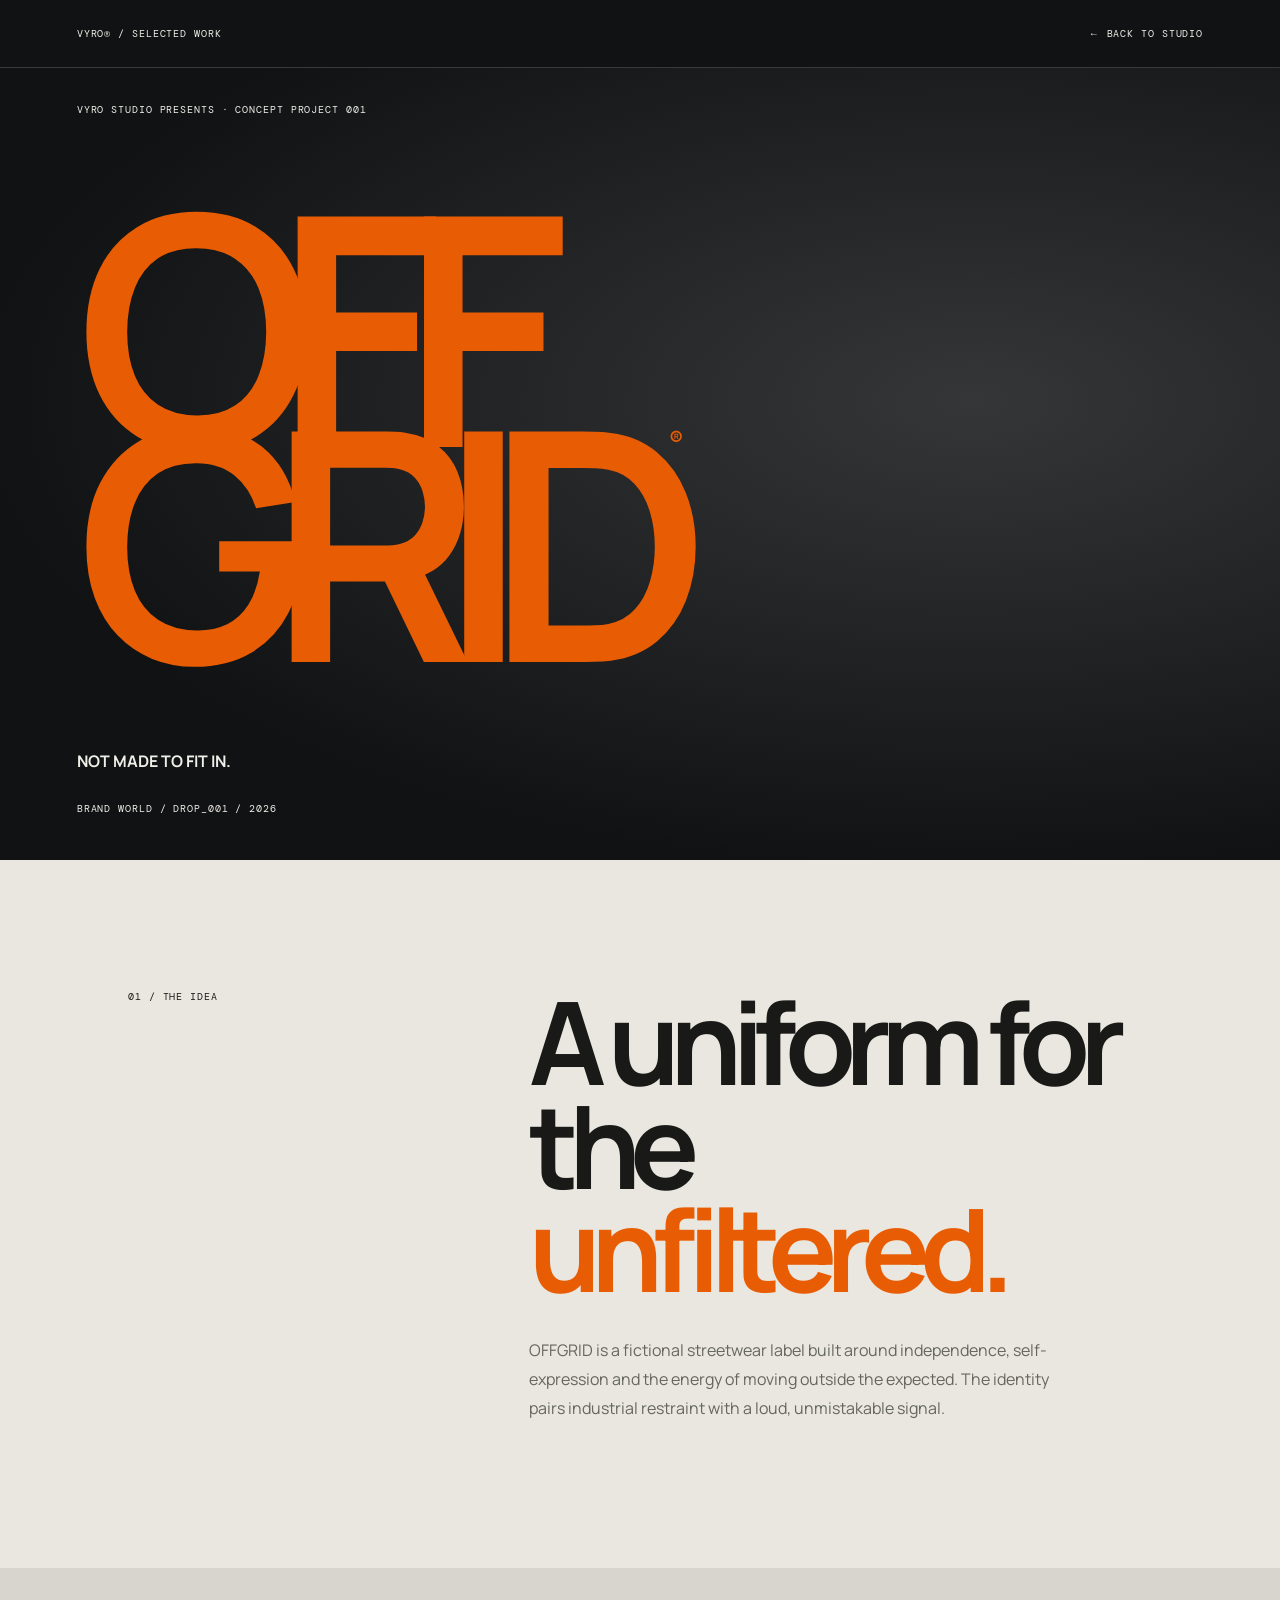
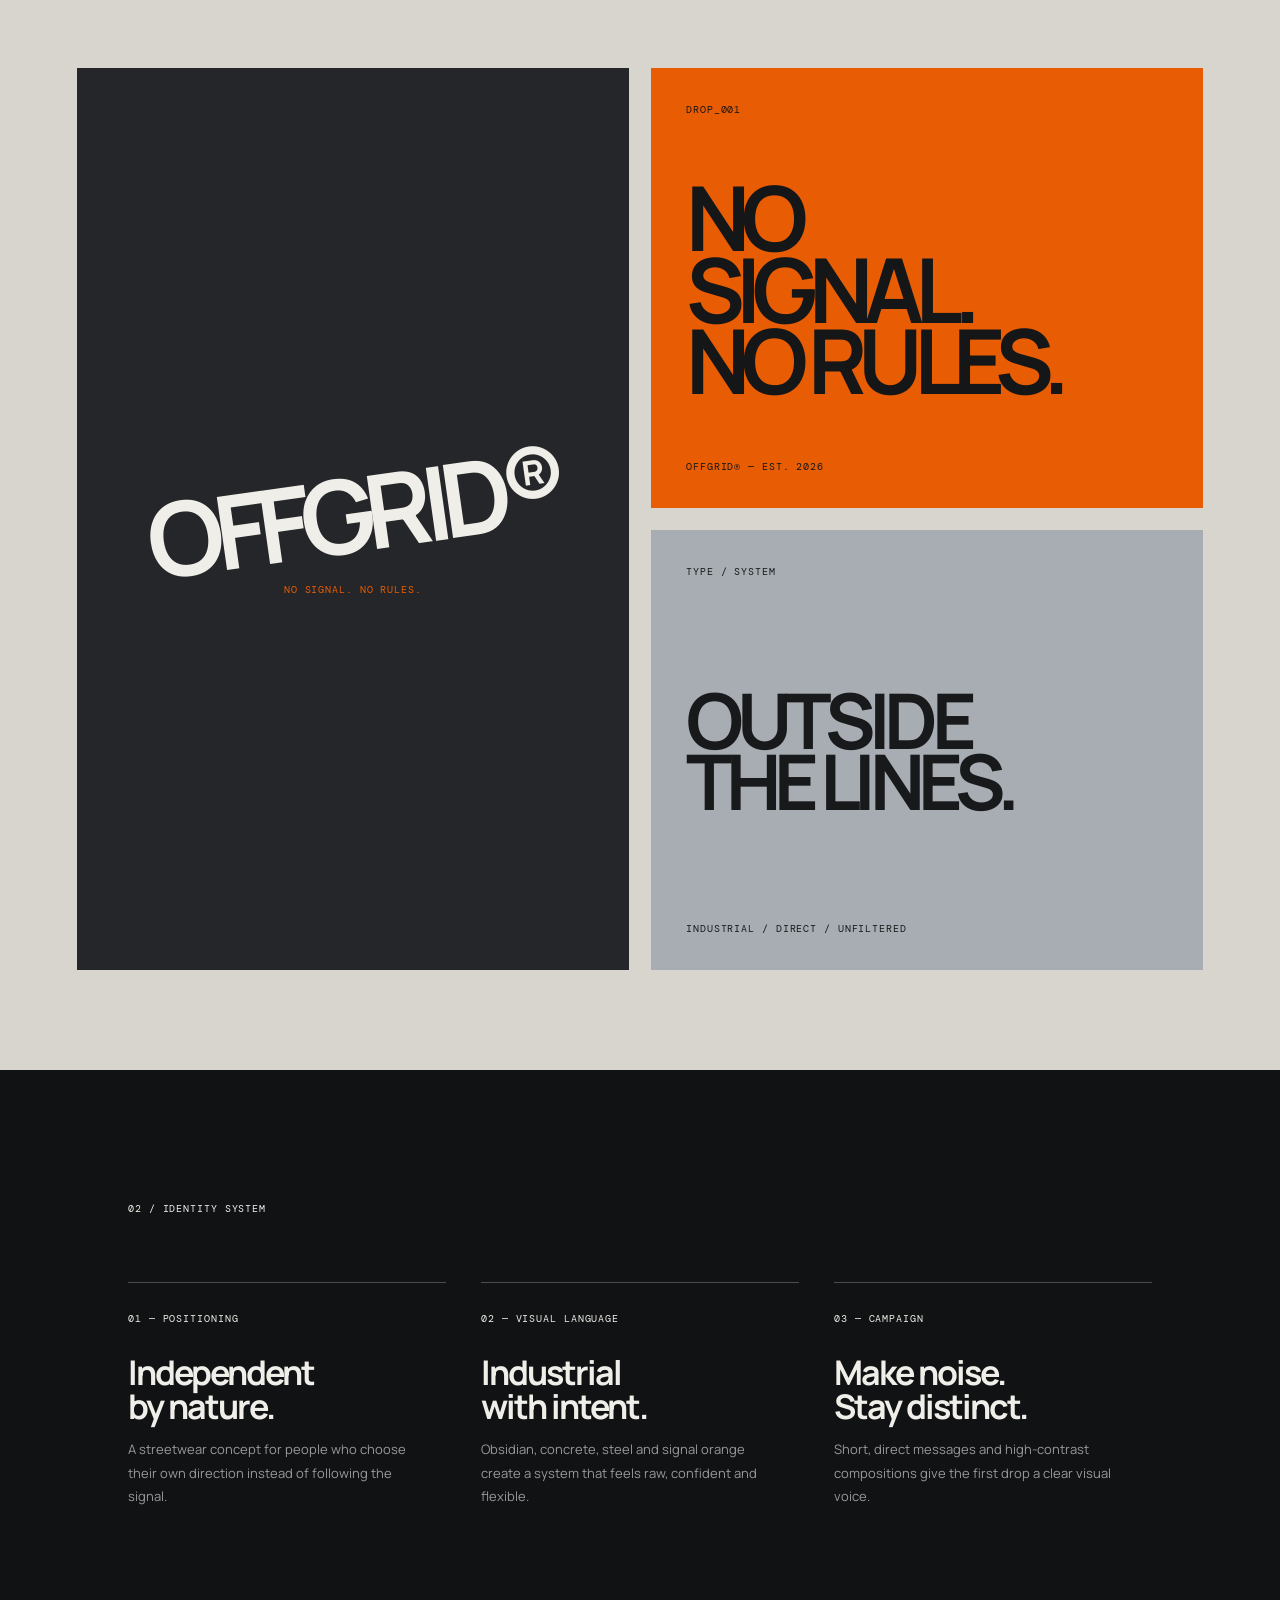
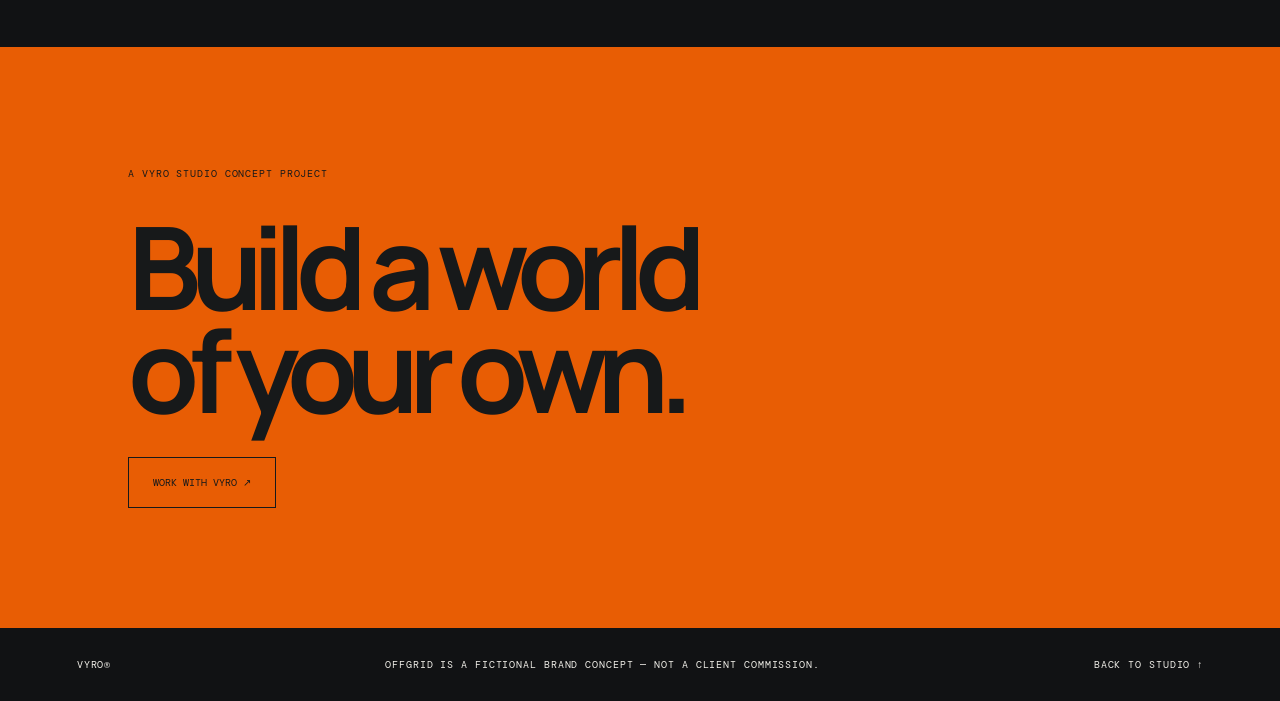
==== commit 0241fa60: "Add files via upload" ====
--- a/offgrid.html
+++ b/offgrid.html
@@ -1,51 +1 @@
-<!doctype html>
-<html lang="en">
-<head>
-  <meta charset="utf-8">
-  <meta name="viewport" content="width=device-width, initial-scale=1">
-  <meta name="description" content="OFFGRID is a fictional underground streetwear concept developed by VYRO Studio to demonstrate brand identity, apparel and digital design.">
-  <meta name="theme-color" content="#111113">
-  <meta name="robots" content="index,follow">
-  <meta http-equiv="Content-Security-Policy" content="default-src 'self'; base-uri 'self'; object-src 'none'; script-src 'self'; style-src 'self'; img-src 'self' data:; font-src 'self'; connect-src 'self'; form-action 'self'; upgrade-insecure-requests">
-  <title>OFFGRID® — Concept Project | VYRO Studio</title>
-  <link rel="stylesheet" href="styles.css">
-  <link rel="stylesheet" href="offgrid.css">
-  <script src="script.js" defer></script>
-</head>
-<body class="case-study-page">
-  <a class="skip-link" href="#main">Skip to content</a>
-  <header class="site-header">
-    <div class="container header-inner">
-      <a class="wordmark" href="index.html" aria-label="VYRO Studio home"><span class="wordmark-symbol" aria-hidden="true">V</span><span class="wordmark-type">VYRO<span>STUDIO</span></span></a>
-      <button class="menu-toggle" type="button" aria-expanded="false" aria-controls="primary-nav"><span class="menu-toggle-label">Menu</span></button>
-      <nav class="primary-nav" id="primary-nav" aria-label="Primary navigation"><a href="index.html#services">Services</a><a href="index.html#portfolio">Portfolio</a><a href="index.html#packages">Packages</a><a href="index.html#contact">Contact</a></nav>
-      <a class="button button-dark header-cta" href="index.html#contact">Discuss a project</a>
-    </div>
-  </header>
-  <main id="main">
-    <section class="og-hero">
-      <div class="og-hero-image"><img src="assets/offgrid-case-study.webp" alt="OFFGRID streetwear concept identity board showing logo, apparel, packaging, website and campaign concepts"></div>
-      <div class="og-hero-copy container">
-        <p class="eyebrow">VYRO Studio / Selected work / 001</p>
-        <p class="og-label">SELF-INITIATED CONCEPT PROJECT</p>
-        <h1>OFFGRID<span>®</span></h1>
-        <p class="og-tagline">NOT MADE TO FIT IN.</p>
-        <p class="og-intro">An underground streetwear identity built around independence, creative expression and an industrial visual language.</p>
-        <div class="og-meta"><span>INDUSTRY / STREETWEAR</span><span>SCOPE / BRAND & DIGITAL DESIGN</span><span>STUDIO / VYRO</span></div>
-      </div>
-    </section>
-    <section class="og-section container og-overview">
-      <div><p class="eyebrow">01 / The brief</p><h2>Built for those<br>who choose their own path.</h2></div>
-      <div><p>OFFGRID is a fictional streetwear label imagined for an audience drawn to underground music, urban culture and independent style. The creative direction pairs stark typography and technical graphics with a restrained industrial palette.</p><p>The goal was to create a flexible identity that could live across garments, packaging, social content and a digital storefront.</p><p class="og-note">This is a self-initiated demonstration project. OFFGRID is not a real client, commissioned brand or operating store.</p></div>
-    </section>
-    <section class="og-dark-section">
-      <div class="container og-section"><p class="eyebrow">02 / Visual identity</p><h2>A system with a signal.</h2><img class="og-wide-image" src="assets/offgrid-overview.webp" alt="OFFGRID brand identity presentation with logo, typography, color palette and applications" loading="lazy"><div class="og-spec-grid"><div><span>01 / OBSIDIAN</span><b class="swatch swatch-black"></b><code>#111214</code></div><div><span>02 / CONCRETE</span><b class="swatch swatch-concrete"></b><code>#292C30</code></div><div><span>03 / STEEL</span><b class="swatch swatch-steel"></b><code>#A7ADB3</code></div><div><span>04 / SIGNAL</span><b class="swatch swatch-orange"></b><code>#E85D04</code></div></div><p class="og-body-copy">The identity uses a bold condensed display style for headlines, a clean sans serif for supporting information and a technical mono style for product codes and labels. The OG symbol and orange slash act as repeatable brand signatures.</p></div>
-    </section>
-    <section class="og-section container"><p class="eyebrow">03 / Apparel collection</p><h2>DROP_001 — NO SIGNAL. NO RULES.</h2><p class="og-lead">A first collection translated the visual identity into wearable graphics and product applications.</p><img class="og-wide-image" src="assets/offgrid-collection.webp" alt="OFFGRID DROP 001 apparel collection concept showing tee, hoodie, cap and packaging" loading="lazy"><div class="og-product-grid"><article><img src="assets/offgrid-core-tee.webp" alt="OFFGRID Core Tee front and back mockup" loading="lazy"><h3>01 / Core Tee</h3><p>Oversized black tee with chest mark, technical back graphic and sleeve details.</p></article><article><img src="assets/offgrid-collection.webp" alt="OFFGRID Industrial Hoodie concept" loading="lazy"><h3>02 / Industrial Hoodie</h3><p>Heavy visual placement and orange utility marks across the garment.</p></article><article><img src="assets/offgrid-collection.webp" alt="OFFGRID Utility Cap concept" loading="lazy"><h3>03 / Utility Cap</h3><p>A minimal accessory application using the OG symbol as the primary mark.</p></article></div></section>
-    <section class="og-dark-section"><div class="container og-section"><p class="eyebrow">04 / Brand applications</p><h2>Designed to move<br>beyond the garment.</h2><div class="og-gallery"><figure><img src="assets/offgrid-case-study.webp" alt="OFFGRID packaging, tags and brand applications" loading="lazy"><figcaption>Packaging & garment tags</figcaption></figure><figure><img src="assets/offgrid-collection.webp" alt="OFFGRID digital storefront design concept" loading="lazy"><figcaption>Digital storefront direction</figcaption></figure><figure><img src="assets/offgrid-overview.webp" alt="OFFGRID social campaign concept imagery" loading="lazy"><figcaption>Social campaign direction</figcaption></figure></div></div></section>
-    <section class="og-section container og-deliverables"><p class="eyebrow">05 / Project scope</p><h2>What this concept demonstrates.</h2><div class="og-deliverable-list"><span>Brand strategy & positioning</span><span>Logo & visual identity direction</span><span>Color & typography system</span><span>Apparel graphic concepts</span><span>Packaging & label applications</span><span>Digital storefront art direction</span><span>Social campaign concepts</span><span>Portfolio presentation</span></div><p class="og-note">Product images are AI-assisted visual mockups for concept presentation only. They do not represent manufactured inventory, verified production specifications, a functioning ecommerce website or a completed video advertisement.</p></section>
-    <section class="og-end"><div class="container"><p class="eyebrow">Have a project in mind?</p><h2>Let's build a brand<br>with a point of view.</h2><a class="button button-accent" href="index.html#contact">Work with VYRO Studio ↗</a></div></section>
-  </main>
-  <footer class="site-footer"><div class="container footer-inner"><a class="footer-wordmark" href="index.html">VYRO STUDIO</a><p>Ideas into Impact.</p><p>© <span id="current-year">2026</span> VYRO Studio</p></div></footer>
-</body>
-</html>
+<!doctype html><html lang="en"><head><meta charset="utf-8"><meta name="viewport" content="width=device-width,initial-scale=1"><title>OFFGRID® — VYRO Concept</title><link rel="preconnect" href="https://fonts.googleapis.com"><link href="https://fonts.googleapis.com/css2?family=DM+Mono:wght@400;500&family=Manrope:wght@400;600;800&display=swap" rel="stylesheet"><link rel="stylesheet" href="offgrid.css"></head><body><header><a href="index.html">VYRO® / SELECTED WORK</a><a href="index.html">← BACK TO STUDIO</a></header><main><section class="hero"><small>VYRO STUDIO PRESENTS · CONCEPT PROJECT 001</small><h1>OFF<br>GRID<span>®</span></h1><b>NOT MADE TO FIT IN.</b><small>BRAND WORLD / DROP_001 / 2026</small></section><section class="intro"><small>01 / THE IDEA</small><div><h2>A uniform for<br>the <i>unfiltered.</i></h2><p>OFFGRID is a fictional streetwear label built around independence, self-expression and the energy of moving outside the expected. The identity pairs industrial restraint with a loud, unmistakable signal.</p></div></section><section class="gallery"><div class="shirt"><b>OFFGRID®</b><small>NO SIGNAL. NO RULES.</small></div><div class="poster"><small>DROP_001</small><b>NO<br>SIGNAL.<br>NO RULES.</b><small>OFFGRID® — EST. 2026</small></div><div class="type"><small>TYPE / SYSTEM</small><b>OUTSIDE<br>THE LINES.</b><small>INDUSTRIAL / DIRECT / UNFILTERED</small></div></section><section class="details"><small>02 / IDENTITY SYSTEM</small><div><article><small>01 — POSITIONING</small><h3>Independent<br>by nature.</h3><p>A streetwear concept for people who choose their own direction instead of following the signal.</p></article><article><small>02 — VISUAL LANGUAGE</small><h3>Industrial<br>with intent.</h3><p>Obsidian, concrete, steel and signal orange create a system that feels raw, confident and flexible.</p></article><article><small>03 — CAMPAIGN</small><h3>Make noise.<br>Stay distinct.</h3><p>Short, direct messages and high-contrast compositions give the first drop a clear visual voice.</p></article></div></section><section class="cta"><small>A VYRO STUDIO CONCEPT PROJECT</small><h2>Build a world<br>of your own.</h2><a href="https://www.facebook.com/profile.php?id=61596743637273" target="_blank" rel="noopener">WORK WITH VYRO ↗</a></section></main><footer><a href="index.html">VYRO®</a><small>OFFGRID IS A FICTIONAL BRAND CONCEPT — NOT A CLIENT COMMISSION.</small><a href="index.html">BACK TO STUDIO ↑</a></footer></body></html>
--- a/offgrid.css
+++ b/offgrid.css
@@ -1,41 +1 @@
-body.case-study-page { background:#fafafa; }
-.og-hero { background:#111113; color:white; }
-.og-hero-image { width:100%; max-height:570px; overflow:hidden; border-bottom:1px solid #39393c; }
-.og-hero-image img { display:block; width:100%; max-height:570px; object-fit:cover; object-position:center; }
-.og-hero-copy { padding:64px 0 58px; }
-.og-label { display:inline-block; margin:0 0 18px; padding:7px 10px; border:1px solid #e85d04; color:#ff8742; font-size:9px; font-weight:800; letter-spacing:.16em; }
-.og-hero h1 { font-size:clamp(64px,12vw,138px); letter-spacing:-.075em; }
-.og-hero h1 span { color:#e85d04; font-size:.32em; vertical-align:top; }
-.og-tagline { margin:8px 0 0; color:#e85d04; font-size:13px; font-weight:800; letter-spacing:.2em; }
-.og-intro { max-width:600px; margin:24px 0 34px; color:#c5c5c8; font-size:17px; }
-.og-meta { display:flex; flex-wrap:wrap; gap:12px 32px; padding-top:20px; border-top:1px solid #424246; color:#a9a9ad; font-size:9px; font-weight:750; letter-spacing:.13em; }
-.og-section { padding-top:92px; padding-bottom:92px; }
-.og-section h2, .og-dark-section h2 { margin:0 0 24px; font-size:clamp(36px,5.2vw,64px); letter-spacing:-.055em; }
-.og-overview { display:grid; grid-template-columns:1fr 1fr; gap:70px; }
-.og-overview > div:last-child { max-width:560px; color:#56565b; font-size:15px; }
-.og-note { padding-left:14px; border-left:2px solid #e85d04; color:#77777d !important; font-size:11px !important; }
-.og-dark-section { background:#111113; color:white; }
-.og-dark-section .eyebrow { color:#f0782a; }
-.og-wide-image { display:block; width:100%; height:auto; margin:34px 0; border:1px solid #3b3b3e; }
-.og-spec-grid { display:grid; grid-template-columns:repeat(4,1fr); gap:16px; margin:28px 0; }
-.og-spec-grid > div { display:grid; gap:9px; color:#bdbdc1; font-size:9px; letter-spacing:.1em; }
-.swatch { display:block; width:100%; height:52px; border:1px solid #626267; }
-.swatch-black { background:#111214; }.swatch-concrete { background:#292c30; }.swatch-steel { background:#a7adb3; }.swatch-orange { background:#e85d04; }
-.og-spec-grid code { color:#88888d; font-size:10px; }
-.og-body-copy { max-width:690px; color:#bcbcc0; font-size:14px; }
-.og-lead { max-width:650px; margin:-4px 0 30px; color:#66666c; font-size:15px; }
-.og-product-grid { display:grid; grid-template-columns:repeat(3,1fr); gap:18px; margin-top:26px; }
-.og-product-grid article { border-top:1px solid #d8d8da; padding-top:14px; }
-.og-product-grid img { display:block; width:100%; aspect-ratio:4/3; object-fit:cover; background:#171719; }
-.og-product-grid h3 { margin:14px 0 5px; font-size:17px; }
-.og-product-grid p { margin:0; color:#6b6b70; font-size:12px; }
-.og-gallery { display:grid; grid-template-columns:repeat(3,1fr); gap:18px; margin-top:32px; }
-.og-gallery figure { margin:0; }
-.og-gallery img { display:block; width:100%; aspect-ratio:4/3; object-fit:cover; border:1px solid #414145; }
-.og-gallery figcaption { padding-top:10px; color:#c4c4c7; font-size:11px; }
-.og-deliverable-list { display:grid; grid-template-columns:repeat(2,1fr); border-top:1px solid #ddd; }
-.og-deliverable-list span { padding:17px 8px 17px 0; border-bottom:1px solid #ddd; font-size:13px; }
-.og-deliverable-list span::before { content:"↗"; margin-right:12px; color:#e85d04; }
-.og-end { padding:90px 0; background:#efefed; border-top:1px solid #ddd; }
-.og-end h2 { margin:0 0 28px; font-size:clamp(42px,6vw,72px); letter-spacing:-.06em; }
-@media(max-width:700px){.og-hero-image { max-height:none; }.og-hero-image img { max-height:none; aspect-ratio:4/3; object-fit:cover; }.og-hero-copy { padding:44px 0; }.og-section { padding-top:64px; padding-bottom:64px; }.og-overview { grid-template-columns:1fr; gap:18px; }.og-product-grid,.og-gallery { grid-template-columns:1fr; }.og-spec-grid { grid-template-columns:repeat(2,1fr); }.og-deliverable-list { grid-template-columns:1fr; }.og-meta { gap:10px 18px; }}
+*{box-sizing:border-box}body{margin:0;background:#111214;color:#f0eee8;font-family:Manrope,Arial,sans-serif}a{color:inherit;text-decoration:none}small,header,footer{font:10px 'DM Mono';letter-spacing:.09em;text-transform:uppercase}header{height:68px;padding:0 6vw;display:flex;justify-content:space-between;align-items:center;border-bottom:1px solid #383a3b}.hero{min-height:88vh;padding:35px 6vw 45px;display:flex;flex-direction:column;justify-content:space-between;background:radial-gradient(ellipse at 76% 42%,#343638,#111214 72%)}.hero h1{font-size:clamp(130px,25vw,360px);line-height:.67;letter-spacing:-.13em;margin:8vh 0;color:#e85d04}.hero h1 span{font-size:22px;vertical-align:top}.intro{padding:130px 10vw;display:grid;grid-template-columns:1fr 2fr;gap:7vw;background:#e9e7df;color:#191a18}.intro h2,.cta h2{font-size:clamp(58px,9vw,120px);line-height:.9;letter-spacing:-.09em;margin:0}.intro h2 i{font-style:normal;color:#e85d04}.intro p{font-size:16px;line-height:1.8;max-width:520px;color:#656660;margin-top:35px}.gallery{padding:100px 6vw;display:grid;grid-template-columns:1fr 1fr;gap:22px;background:#d7d5ce}.shirt,.poster,.type{min-height:440px;position:relative;padding:35px;display:flex;flex-direction:column;justify-content:space-between}.shirt{grid-row:span 2;align-items:center;justify-content:center;background:#242629}.shirt b{font-size:clamp(40px,8vw,110px);letter-spacing:-.1em;transform:rotate(-8deg)}.shirt small{color:#e85d04}.poster{background:#e85d04;color:#151617}.poster b{font-size:clamp(50px,7vw,100px);line-height:.8;letter-spacing:-.1em}.type{background:#a7adb3;color:#17191a}.type b{font-size:clamp(40px,6vw,80px);line-height:.8;letter-spacing:-.09em}.details{padding:125px 10vw}.details>div{display:grid;grid-template-columns:repeat(3,1fr);gap:35px;margin-top:65px}.details article{border-top:1px solid #4b4d4d;padding-top:22px}.details h3{font-size:34px;line-height:1;letter-spacing:-.06em;margin:28px 0 15px}.details p{font-size:13px;line-height:1.8;color:#999;max-width:280px}.cta{background:#e85d04;color:#17191a;padding:120px 10vw;display:flex;flex-direction:column;align-items:flex-start;gap:35px}.cta a{border:1px solid #17191a;padding:18px 24px;font:10px 'DM Mono'}footer{padding:30px 6vw;display:flex;justify-content:space-between;gap:20px}@media(max-width:700px){.intro{padding:85px 7vw;grid-template-columns:1fr;gap:35px}.gallery{padding:50px 5vw;grid-template-columns:1fr}.shirt{grid-row:auto;min-height:350px}.poster,.type{min-height:320px}.details{padding:85px 7vw}.details>div{grid-template-columns:1fr;gap:25px;margin-top:45px}.cta{padding:85px 7vw}footer{padding:25px 5vw;flex-wrap:wrap}footer small{width:100%}}
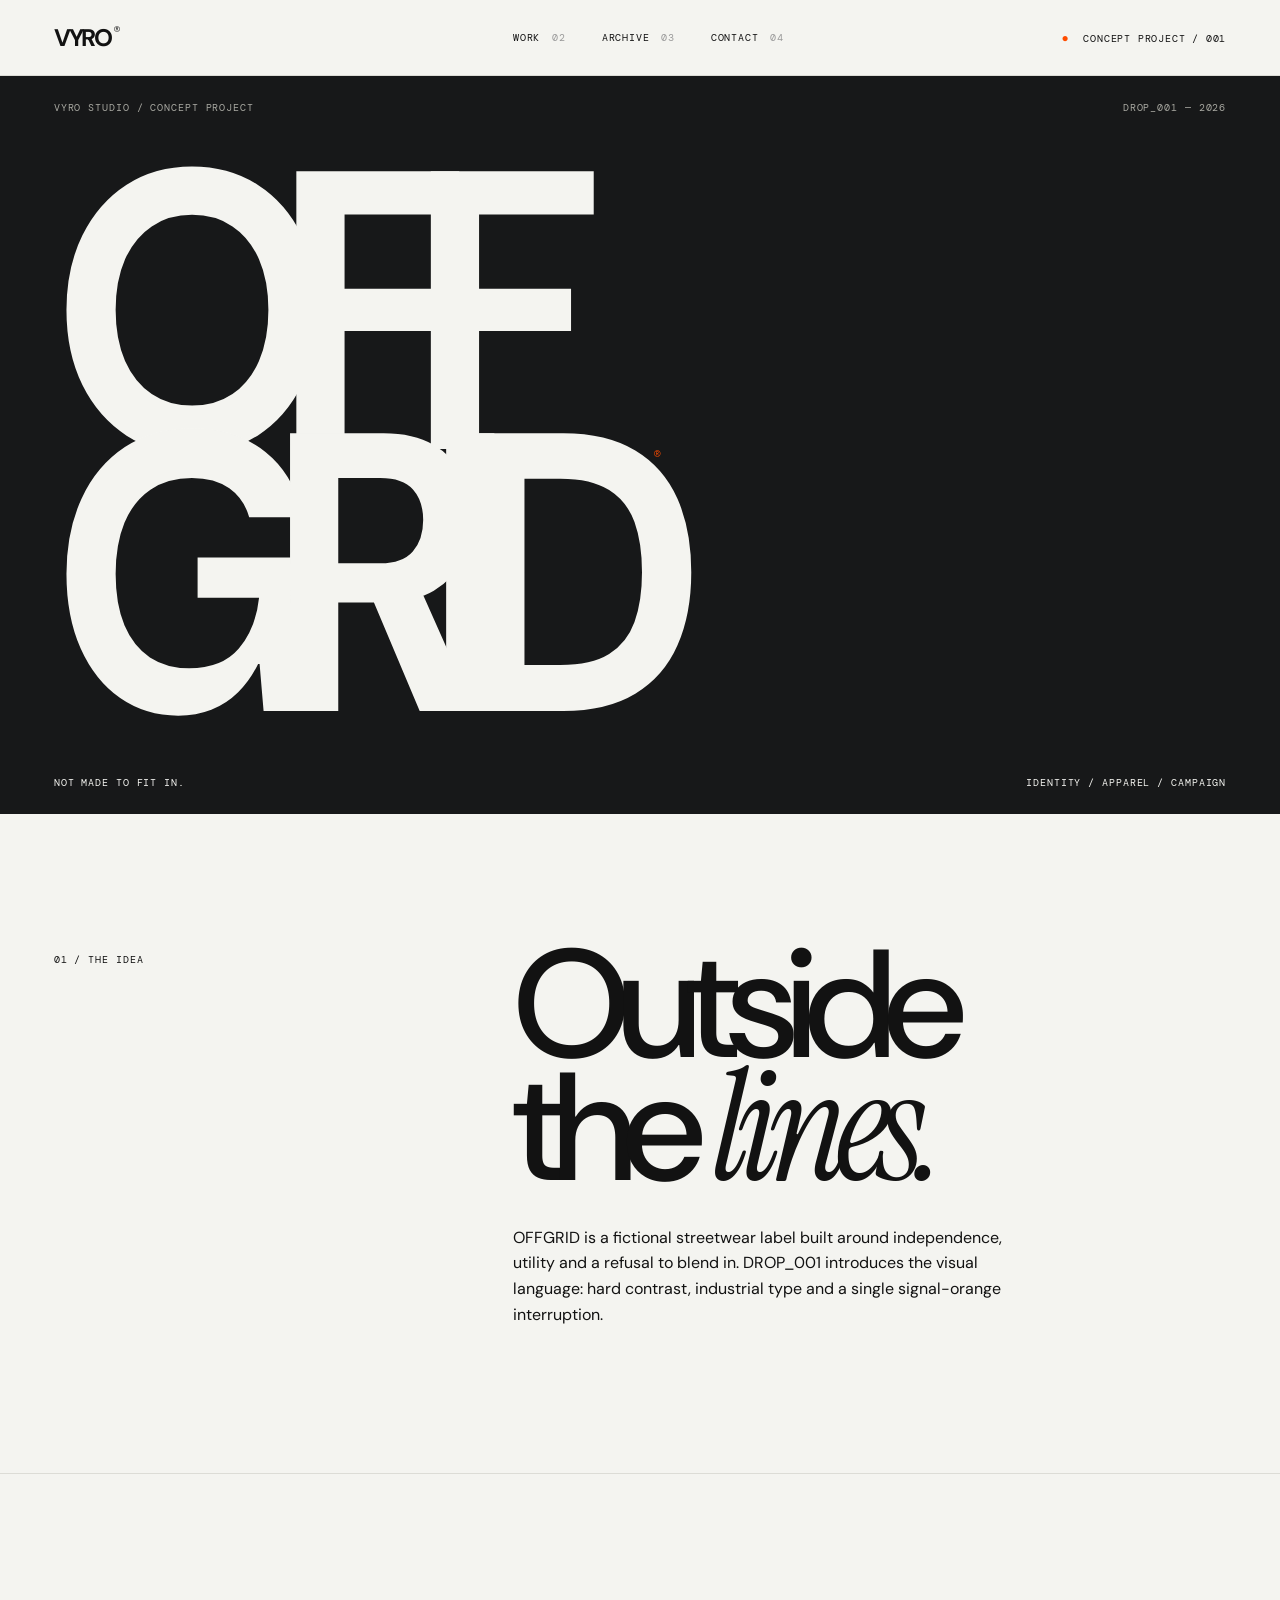
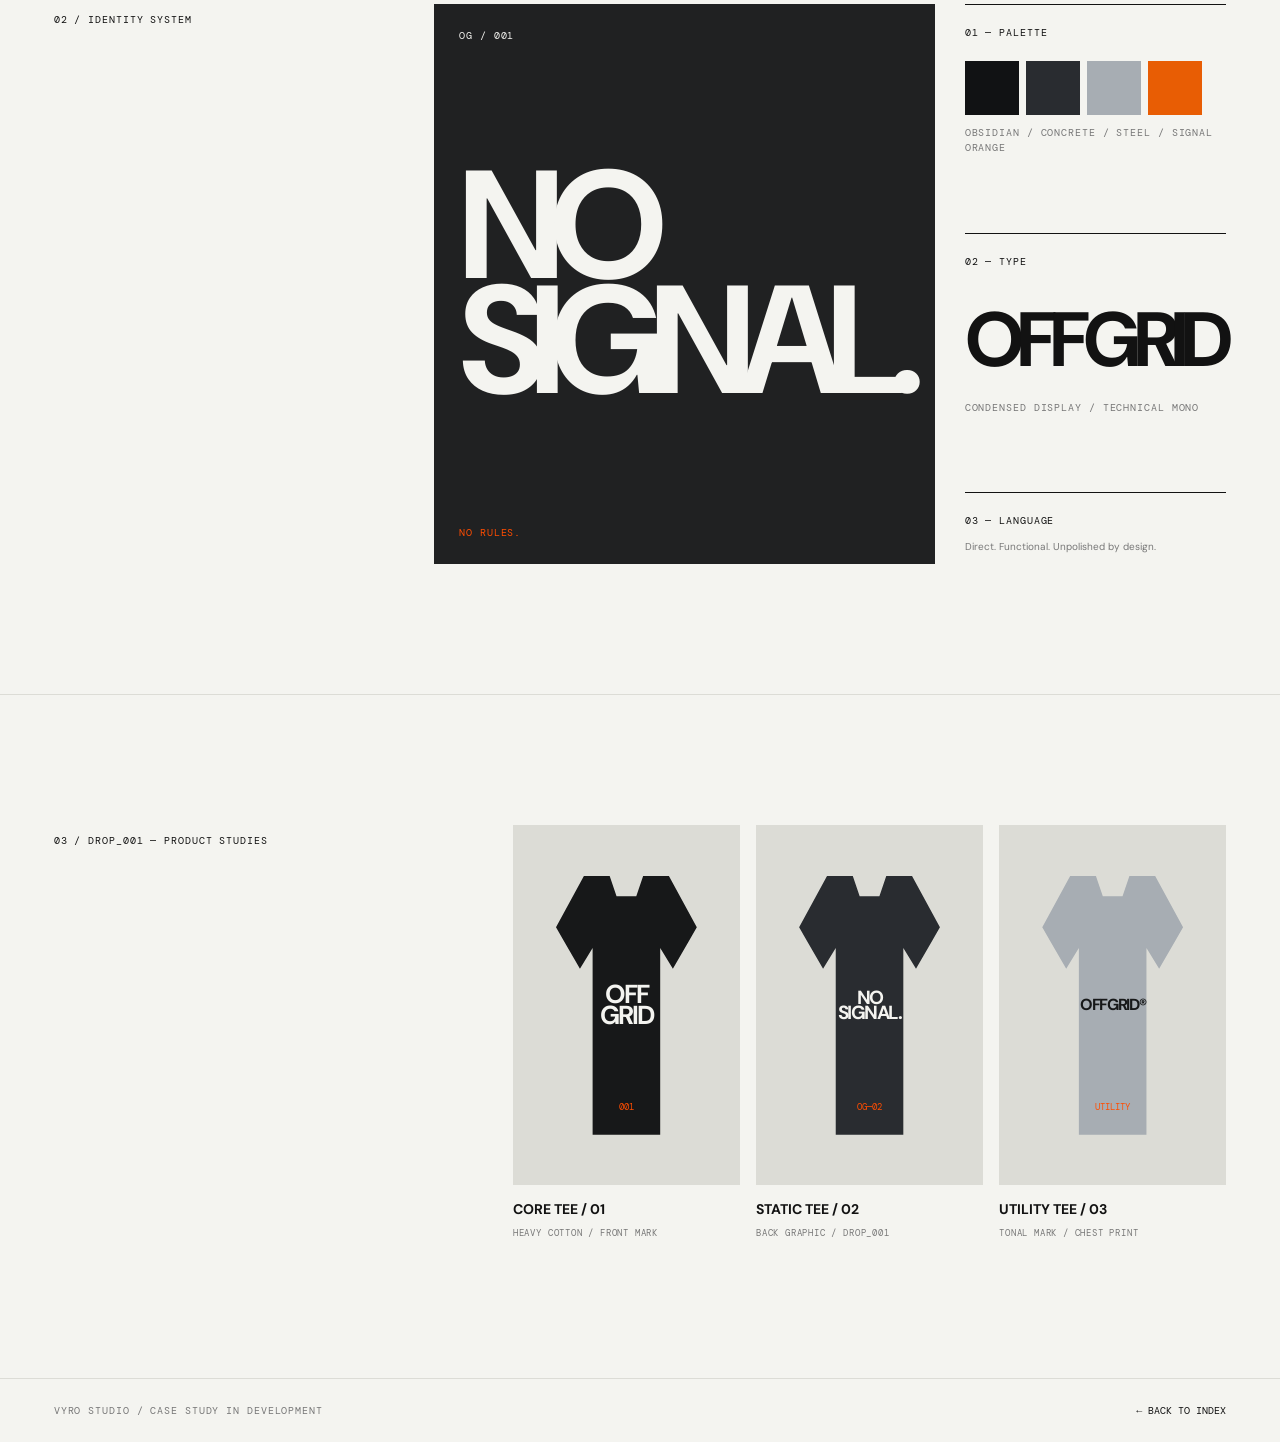
==== commit a98dc893: "Add files via upload" ====
--- a/offgrid.html
+++ b/offgrid.html
@@ -1 +1,10 @@
-<!doctype html><html lang="en"><head><meta charset="utf-8"><meta name="viewport" content="width=device-width,initial-scale=1"><title>OFFGRID® — VYRO Concept</title><link rel="preconnect" href="https://fonts.googleapis.com"><link href="https://fonts.googleapis.com/css2?family=DM+Mono:wght@400;500&family=Manrope:wght@400;600;800&display=swap" rel="stylesheet"><link rel="stylesheet" href="offgrid.css"></head><body><header><a href="index.html">VYRO® / SELECTED WORK</a><a href="index.html">← BACK TO STUDIO</a></header><main><section class="hero"><small>VYRO STUDIO PRESENTS · CONCEPT PROJECT 001</small><h1>OFF<br>GRID<span>®</span></h1><b>NOT MADE TO FIT IN.</b><small>BRAND WORLD / DROP_001 / 2026</small></section><section class="intro"><small>01 / THE IDEA</small><div><h2>A uniform for<br>the <i>unfiltered.</i></h2><p>OFFGRID is a fictional streetwear label built around independence, self-expression and the energy of moving outside the expected. The identity pairs industrial restraint with a loud, unmistakable signal.</p></div></section><section class="gallery"><div class="shirt"><b>OFFGRID®</b><small>NO SIGNAL. NO RULES.</small></div><div class="poster"><small>DROP_001</small><b>NO<br>SIGNAL.<br>NO RULES.</b><small>OFFGRID® — EST. 2026</small></div><div class="type"><small>TYPE / SYSTEM</small><b>OUTSIDE<br>THE LINES.</b><small>INDUSTRIAL / DIRECT / UNFILTERED</small></div></section><section class="details"><small>02 / IDENTITY SYSTEM</small><div><article><small>01 — POSITIONING</small><h3>Independent<br>by nature.</h3><p>A streetwear concept for people who choose their own direction instead of following the signal.</p></article><article><small>02 — VISUAL LANGUAGE</small><h3>Industrial<br>with intent.</h3><p>Obsidian, concrete, steel and signal orange create a system that feels raw, confident and flexible.</p></article><article><small>03 — CAMPAIGN</small><h3>Make noise.<br>Stay distinct.</h3><p>Short, direct messages and high-contrast compositions give the first drop a clear visual voice.</p></article></div></section><section class="cta"><small>A VYRO STUDIO CONCEPT PROJECT</small><h2>Build a world<br>of your own.</h2><a href="https://www.facebook.com/profile.php?id=61596743637273" target="_blank" rel="noopener">WORK WITH VYRO ↗</a></section></main><footer><a href="index.html">VYRO®</a><small>OFFGRID IS A FICTIONAL BRAND CONCEPT — NOT A CLIENT COMMISSION.</small><a href="index.html">BACK TO STUDIO ↑</a></footer></body></html>+<!doctype html>
+<html lang="en"><head><meta charset="utf-8"><meta name="viewport" content="width=device-width,initial-scale=1"><title>OFFGRID® — DROP_001 / VYRO Studio</title><link rel="stylesheet" href="styles.css"><link rel="stylesheet" href="offgrid.css"><script defer src="script.js"></script></head>
+<body class="offgrid-page"><header class="site-header"><a class="wordmark" href="index.html">VYRO<span>®</span></a><nav><a href="index.html#work">WORK <i>02</i></a><a href="index.html#archive">ARCHIVE <i>03</i></a><a href="index.html#contact">CONTACT <i>04</i></a></nav><div class="header-status"><span class="status-dot">●</span> CONCEPT PROJECT / 001</div><button class="menu-toggle" aria-label="Open navigation"><span></span><span></span></button></header>
+<main>
+<section class="og-hero"><div class="og-meta mono"><span>VYRO STUDIO / CONCEPT PROJECT</span><span>DROP_001 — 2026</span></div><div class="og-title">OFF<br>GRID<span>®</span></div><div class="og-bottom mono"><span>NOT MADE TO FIT IN.</span><span>IDENTITY / APPAREL / CAMPAIGN</span></div></section>
+<section class="og-intro"><div class="section-no mono">01 / THE IDEA</div><div><h1>Outside<br>the <em>lines.</em></h1><p>OFFGRID is a fictional streetwear label built around independence, utility and a refusal to blend in. DROP_001 introduces the visual language: hard contrast, industrial type and a single signal-orange interruption.</p></div></section>
+<section class="og-system"><div class="section-no mono">02 / IDENTITY SYSTEM</div><div class="og-system-grid"><div class="og-poster"><span class="mono">OG / 001</span><b>NO<br>SIGNAL.</b><small class="mono">NO RULES.</small></div><div class="og-spec"><div><span class="mono">01 — PALETTE</span><div class="swatches"><i></i><i></i><i></i><i></i></div><p class="mono">OBSIDIAN / CONCRETE / STEEL / SIGNAL ORANGE</p></div><div><span class="mono">02 — TYPE</span><strong class="type-sample">OFFGRID</strong><p class="mono">CONDENSED DISPLAY / TECHNICAL MONO</p></div><div><span class="mono">03 — LANGUAGE</span><p>Direct. Functional. Unpolished by design.</p></div></div></div></section>
+<section class="og-products"><div class="section-no mono">03 / DROP_001 — PRODUCT STUDIES</div><div class="product-studies"><article><div class="tee tee-one"><span>OFF<br>GRID</span><small>001</small></div><h3>CORE TEE / 01</h3><p class="mono">HEAVY COTTON / FRONT MARK</p></article><article><div class="tee tee-two"><span>NO<br>SIGNAL.</span><small>OG—02</small></div><h3>STATIC TEE / 02</h3><p class="mono">BACK GRAPHIC / DROP_001</p></article><article><div class="tee tee-three"><span>OFFGRID®</span><small>UTILITY</small></div><h3>UTILITY TEE / 03</h3><p class="mono">TONAL MARK / CHEST PRINT</p></article></div></section>
+<section class="og-close"><span class="mono">VYRO STUDIO / CASE STUDY IN DEVELOPMENT</span><a href="index.html#work">← BACK TO INDEX</a></section>
+</main></body></html>
--- a/styles.css
+++ b/styles.css
@@ -0,0 +1,3 @@
+@import url('https://fonts.googleapis.com/css2?family=DM+Mono:wght@400;500&family=DM+Sans:wght@400;500;600;700&family=Instrument+Serif:ital@0;1&display=swap');
+:root{--paper:#F4F4F0;--ink:#121212;--line:#DCDCD6;--orange:#FF4D00;--mono:"DM Mono",monospace;--sans:"DM Sans",Arial,sans-serif;--serif:"Instrument Serif",Georgia,serif}
+*{box-sizing:border-box}html{scroll-behavior:smooth}body{margin:0;background:var(--paper);color:var(--ink);font-family:var(--sans);-webkit-font-smoothing:antialiased}.topline{height:3px;background:var(--ink)}a{color:inherit;text-decoration:none}.mono,.eyebrow,.section-no,.tag{font-family:var(--mono);font-size:10px;letter-spacing:.09em;text-transform:uppercase}.site-header{height:76px;padding:0 4.2vw;border-bottom:1px solid var(--line);display:flex;align-items:center;justify-content:space-between;position:sticky;top:0;background:var(--paper);z-index:20}.wordmark,.footer-mark{font-weight:700;font-size:24px;letter-spacing:-.09em}.wordmark span{font:10px var(--mono);vertical-align:top;margin-left:3px}.site-header nav{display:flex;gap:36px;margin-left:10%}.site-header nav a{font:10px var(--mono);letter-spacing:.08em}.site-header nav i{font-style:normal;color:#999;margin-left:5px}.header-status{font:10px var(--mono);letter-spacing:.08em}.status-dot,.orange-mark{color:var(--orange);font-size:12px;margin-right:7px}.menu-toggle{display:none}.hero{padding:28px 4.2vw 0;display:grid;grid-template-columns:1fr 1fr;column-gap:4vw;position:relative;min-height:calc(100vh - 79px)}.hero-meta,.hero-foot{grid-column:1/-1;display:flex;justify-content:space-between;color:#777}.hero-copy{padding:11vh 0 7vh;z-index:2}.eyebrow{margin:0 0 30px}.hero h1,.section-heading h2,.archive-title h2,.contact-main h2{font-size:clamp(76px,11vw,164px);line-height:.82;letter-spacing:-.075em;font-weight:500;margin:0}.hero h1 em,.section-heading h2 em,.archive-title h2 em,.contact-main h2 em{font-family:var(--serif);font-weight:400;letter-spacing:-.045em}.hero-bottom{display:flex;align-items:flex-end;gap:36px;margin-top:55px}.hero-intro{max-width:320px;font-size:15px;line-height:1.55;margin:0}.text-link,.contact-link{font:10px var(--mono);letter-spacing:.07em;border-bottom:1px solid var(--ink);padding-bottom:9px;white-space:nowrap}.text-link span,.contact-link span{color:var(--orange);margin-left:12px}.hero-art{position:relative;min-height:560px;align-self:center;overflow:hidden;background:#E9E9E3;margin:6vh 0 5vh}.art-index{position:absolute;top:22px;left:24px;right:24px;display:flex;justify-content:space-between;z-index:2}.art-index span{color:#777}.orbit{position:absolute;border:1px solid #BDBDB5;border-radius:50%;width:70%;aspect-ratio:1;left:15%;top:14%;transform:rotate(-25deg)}.orbit-two{width:88%;left:6%;top:5%;transform:rotate(52deg);border-color:#D0D0C8}.hero-block{position:absolute;width:34%;height:38%;background:#171717;top:30%;left:33%;transform:skewY(-23deg) rotate(20deg);animation:turn 16s cubic-bezier(.16,1,.3,1) infinite alternate}.block-b{background:#FF4D00;width:24%;height:25%;left:50%;top:43%;transform:skewY(28deg) rotate(-20deg);animation-delay:-4s}.block-c{background:#B8B8AF;width:19%;height:22%;left:22%;top:48%;transform:skewY(-18deg) rotate(35deg);animation-delay:-8s}.hero-art-type{position:absolute;bottom:11%;left:8%;font-size:clamp(70px,10vw,145px);font-weight:700;letter-spacing:-.12em;line-height:.8}.hero-art-type span{color:var(--orange)}.art-coordinates{position:absolute;right:22px;bottom:22px;text-align:right;line-height:1.7}.hero-foot{align-self:end;padding:17px 0;border-top:1px solid var(--line);color:#777}.work-section{padding:150px 4.2vw 110px;border-top:1px solid var(--line)}.section-heading{display:grid;grid-template-columns:1fr 1.5fr 1fr;align-items:start;margin-bottom:75px}.section-no{padding-top:9px}.section-heading h2,.archive-title h2{font-size:clamp(64px,8vw,112px)}.section-note{max-width:230px;font-size:13px;line-height:1.6;margin:8px 0 0 20px}.project-list{display:grid;grid-template-columns:1fr 1fr;gap:70px 22px}.project{display:block;min-width:0}.project-offgrid{grid-column:1/-1}.project-visual{position:relative;overflow:hidden;min-height:430px}.offgrid-visual{height:min(68vw,760px);background:#18191A;color:#F4F4F0;display:flex;align-items:center;justify-content:center}.offgrid-word{font-weight:700;font-size:clamp(110px,23vw,330px);line-height:.68;letter-spacing:-.12em;text-align:center;transform:scaleX(.9)}.offgrid-word span{font:12px var(--mono);vertical-align:top;letter-spacing:0}.offgrid-stamp,.offgrid-sub{position:absolute;left:28px;top:25px}.offgrid-sub{top:auto;bottom:25px;color:#B8B8B0}.offgrid-cross{position:absolute;right:28px;bottom:20px;font-size:34px;color:var(--orange)}.character-visual{background:#D8D8D0;display:flex;align-items:center;justify-content:center;min-height:510px}.character-head{width:245px;height:285px;background:#F1B78F;border-radius:46% 48% 42% 43%;position:relative;transform:rotate(-7deg);border:1px solid #121212}.eye{position:absolute;width:22px;height:30px;background:#121212;border-radius:50%;top:104px}.eye-left{left:62px}.eye-right{right:57px}.nose{position:absolute;width:24px;height:36px;border-right:1px solid #121212;top:125px;left:115px;transform:rotate(15deg)}.mouth{position:absolute;width:54px;height:18px;border-bottom:2px solid #121212;border-radius:50%;bottom:72px;left:94px}.character-label,.character-side{position:absolute;top:22px;left:22px}.character-side{top:auto;left:auto;right:22px;bottom:22px;writing-mode:vertical-rl}.character-orbit{position:absolute;width:360px;height:360px;border:1px solid #9C9C94;border-radius:50%;transform:rotate(35deg)}.geometry-visual{background:#E7E7E0;min-height:510px;display:flex;align-items:center;justify-content:center}.geometry-meta,.geometry-foot{position:absolute;top:22px;left:22px}.geometry-foot{top:auto;left:auto;right:22px;bottom:22px}.geo-shape{position:absolute;width:190px;height:190px;border:1px solid #121212;transform:rotate(45deg);animation:float 8s ease-in-out infinite alternate}.geo-one{background:#FF4D00;left:23%;top:27%;border:0}.geo-two{background:#B8B8AF;left:40%;top:35%;animation-delay:-2s}.geo-three{background:#252525;left:54%;top:22%;animation-delay:-4s}.project-caption{padding:16px 0 0;display:flex;justify-content:space-between;border-top:1px solid var(--ink);gap:15px}.project-number{color:#888;margin-right:12px}.project-caption h3{display:inline;font-size:20px;letter-spacing:-.04em;font-weight:600;margin:0}.project-caption p{font-size:12px;color:#6D6D67;margin:7px 0 0 32px}.caption-right{display:flex;align-items:center;gap:22px}.tag{font-size:9px;color:#666;white-space:nowrap}.arrow{font-size:20px}.project:hover .arrow{color:var(--orange);transform:translate(3px,-3px)}.arrow{transition:transform .45s cubic-bezier(.16,1,.3,1),color .3s}.work-end{display:flex;justify-content:space-between;border-top:1px solid var(--line);padding-top:16px;margin-top:75px;color:#777}.archive-section{padding:145px 4.2vw 130px;border-top:1px solid var(--line);display:grid;grid-template-columns:1fr 1.2fr;gap:8vw}.archive-title h2{margin-top:50px}.archive-intro{max-width:440px;font-size:18px;line-height:1.5;margin:0 0 55px}.spec-table{border-top:1px solid var(--ink)}.spec-row{display:grid;grid-template-columns:48px 1fr 1.2fr;gap:15px;padding:18px 0;border-bottom:1px solid var(--line);align-items:baseline}.spec-row .mono{color:#888}.spec-row strong{font-size:14px;font-weight:600}.spec-row>span:last-child{font-size:12px;color:#666}.archive-foot{display:flex;justify-content:space-between;padding-top:17px;color:#777}.contact-section{border-top:1px solid var(--line);padding:45px 4.2vw 115px;display:grid;grid-template-columns:1fr 2fr 1fr;gap:25px}.contact-main{padding-top:45px}.contact-main h2{font-size:clamp(70px,9vw,130px);margin-bottom:45px}.contact-side{display:flex;flex-direction:column;gap:12px;color:#777;padding-top:54px}.site-footer{border-top:1px solid var(--ink);padding:22px 4.2vw;display:flex;justify-content:space-between;align-items:center;font-size:9px;color:#666}.footer-mark{font:700 20px var(--sans);color:var(--ink);letter-spacing:-.09em}.reveal{opacity:0;transform:translateY(22px);transition:opacity .8s cubic-bezier(.16,1,.3,1),transform .8s cubic-bezier(.16,1,.3,1)}.reveal.is-visible{opacity:1;transform:translateY(0)}@keyframes turn{0%{transform:skewY(-23deg) rotate(20deg)}100%{transform:skewY(16deg) rotate(68deg)}}@keyframes float{from{translate:0 0;rotate:0deg}to{translate:0 -17px;rotate:12deg}}@media(max-width:850px){.site-header{padding:0 22px}.site-header nav{gap:18px;margin-left:0}.header-status{display:none}.hero{padding:24px 22px 0;grid-template-columns:1fr;min-height:auto}.hero-copy{padding:85px 0 45px}.hero h1{font-size:clamp(86px,17vw,145px)}.hero-art{min-height:430px;margin:0 0 35px}.hero-foot{padding:15px 0}.work-section,.archive-section{padding:100px 22px}.section-heading{grid-template-columns:1fr 1fr;gap:20px}.section-note{grid-column:2;margin:0}.section-heading h2{grid-column:1/-1;grid-row:2}.project-list{gap:48px 15px}.offgrid-visual{height:70vw;min-height:330px}.character-visual,.geometry-visual{min-height:390px}.archive-section{grid-template-columns:1fr;gap:55px}.archive-title h2{margin-top:35px}.contact-section{padding:35px 22px 85px;grid-template-columns:1fr 2fr}.contact-main{grid-column:1/-1}.contact-side{grid-column:2;grid-row:2;padding:0}.contact-section>.section-no{grid-column:1/-1}.site-footer{padding:20px 22px;gap:15px;flex-wrap:wrap}}@media(max-width:560px){.site-header{height:65px}.site-header nav{display:none;position:absolute;top:64px;left:0;right:0;background:var(--paper);padding:22px;border-bottom:1px solid var(--line);flex-direction:column;gap:20px}.site-header nav.open{display:flex}.menu-toggle{display:flex;flex-direction:column;gap:5px;border:0;background:none;padding:10px}.menu-toggle span{width:21px;height:1px;background:var(--ink)}.hero-copy{padding:70px 0 35px}.hero-bottom{display:block;margin-top:35px}.text-link{display:inline-block;margin-top:25px}.hero-art{min-height:340px}.hero-foot,.hero-meta{font-size:8px}.work-section{padding-top:85px}.section-heading{display:block;margin-bottom:45px}.section-heading h2{margin:35px 0 20px}.section-note{margin:0}.project-list{grid-template-columns:1fr;gap:45px}.project-offgrid{grid-column:auto}.offgrid-visual{height:105vw;min-height:320px}.offgrid-word{font-size:34vw}.character-visual,.geometry-visual{min-height:360px}.project-caption{gap:8px}.project-caption h3{font-size:18px}.caption-right{gap:8px;flex-direction:column-reverse;align-items:flex-end}.tag{font-size:8px}.archive-section{padding:85px 22px}.archive-intro{font-size:16px}.spec-row{grid-template-columns:25px 1fr;gap:8px}.spec-row>span:last-child{grid-column:2}.archive-foot{font-size:8px;gap:12px}.contact-section{grid-template-columns:1fr}.contact-main{grid-column:1}.contact-main h2{font-size:19vw}.contact-side{grid-column:1;grid-row:auto}.site-footer{font-size:8px}.site-footer span:nth-child(2){display:none}}@media(prefers-reduced-motion:reduce){*,*::before,*::after{scroll-behavior:auto!important;animation-duration:.01ms!important;animation-iteration-count:1!important;transition-duration:.01ms!important}.reveal{opacity:1;transform:none}}
--- a/offgrid.css
+++ b/offgrid.css
@@ -1 +1 @@
-*{box-sizing:border-box}body{margin:0;background:#111214;color:#f0eee8;font-family:Manrope,Arial,sans-serif}a{color:inherit;text-decoration:none}small,header,footer{font:10px 'DM Mono';letter-spacing:.09em;text-transform:uppercase}header{height:68px;padding:0 6vw;display:flex;justify-content:space-between;align-items:center;border-bottom:1px solid #383a3b}.hero{min-height:88vh;padding:35px 6vw 45px;display:flex;flex-direction:column;justify-content:space-between;background:radial-gradient(ellipse at 76% 42%,#343638,#111214 72%)}.hero h1{font-size:clamp(130px,25vw,360px);line-height:.67;letter-spacing:-.13em;margin:8vh 0;color:#e85d04}.hero h1 span{font-size:22px;vertical-align:top}.intro{padding:130px 10vw;display:grid;grid-template-columns:1fr 2fr;gap:7vw;background:#e9e7df;color:#191a18}.intro h2,.cta h2{font-size:clamp(58px,9vw,120px);line-height:.9;letter-spacing:-.09em;margin:0}.intro h2 i{font-style:normal;color:#e85d04}.intro p{font-size:16px;line-height:1.8;max-width:520px;color:#656660;margin-top:35px}.gallery{padding:100px 6vw;display:grid;grid-template-columns:1fr 1fr;gap:22px;background:#d7d5ce}.shirt,.poster,.type{min-height:440px;position:relative;padding:35px;display:flex;flex-direction:column;justify-content:space-between}.shirt{grid-row:span 2;align-items:center;justify-content:center;background:#242629}.shirt b{font-size:clamp(40px,8vw,110px);letter-spacing:-.1em;transform:rotate(-8deg)}.shirt small{color:#e85d04}.poster{background:#e85d04;color:#151617}.poster b{font-size:clamp(50px,7vw,100px);line-height:.8;letter-spacing:-.1em}.type{background:#a7adb3;color:#17191a}.type b{font-size:clamp(40px,6vw,80px);line-height:.8;letter-spacing:-.09em}.details{padding:125px 10vw}.details>div{display:grid;grid-template-columns:repeat(3,1fr);gap:35px;margin-top:65px}.details article{border-top:1px solid #4b4d4d;padding-top:22px}.details h3{font-size:34px;line-height:1;letter-spacing:-.06em;margin:28px 0 15px}.details p{font-size:13px;line-height:1.8;color:#999;max-width:280px}.cta{background:#e85d04;color:#17191a;padding:120px 10vw;display:flex;flex-direction:column;align-items:flex-start;gap:35px}.cta a{border:1px solid #17191a;padding:18px 24px;font:10px 'DM Mono'}footer{padding:30px 6vw;display:flex;justify-content:space-between;gap:20px}@media(max-width:700px){.intro{padding:85px 7vw;grid-template-columns:1fr;gap:35px}.gallery{padding:50px 5vw;grid-template-columns:1fr}.shirt{grid-row:auto;min-height:350px}.poster,.type{min-height:320px}.details{padding:85px 7vw}.details>div{grid-template-columns:1fr;gap:25px;margin-top:45px}.cta{padding:85px 7vw}footer{padding:25px 5vw;flex-wrap:wrap}footer small{width:100%}}+.offgrid-page{background:#F4F4F0}.og-hero{background:#171819;color:#F4F4F0;min-height:82vh;padding:25px 4.2vw;display:flex;flex-direction:column;justify-content:space-between}.og-meta,.og-bottom{display:flex;justify-content:space-between;color:#A8A8A1}.og-title{font:700 clamp(150px,31vw,440px)/.66 var(--sans);letter-spacing:-.14em;margin:auto 0;transform:scaleX(.9);transform-origin:left}.og-title span{font:12px var(--mono);letter-spacing:0;vertical-align:top;color:#FF4D00}.og-bottom{color:#F4F4F0}.og-intro,.og-system,.og-products{padding:130px 4.2vw;border-bottom:1px solid var(--line);display:grid;grid-template-columns:1fr 2fr;gap:8vw}.og-intro h1{font-size:clamp(80px,12vw,160px);line-height:.8;letter-spacing:-.08em;font-weight:500;margin:0 0 35px}.og-intro h1 em{font-family:var(--serif);font-weight:400}.og-intro p{font-size:16px;line-height:1.6;max-width:510px}.og-system-grid{display:grid;grid-template-columns:1.2fr 1fr;gap:30px}.og-poster{min-height:560px;background:#202122;color:#F4F4F0;padding:25px;display:flex;flex-direction:column;justify-content:space-between}.og-poster b{font-size:clamp(75px,12vw,160px);line-height:.75;letter-spacing:-.1em}.og-poster small{color:#FF4D00}.og-spec{display:flex;flex-direction:column;justify-content:space-between;gap:50px}.og-spec>div{border-top:1px solid var(--ink);padding-top:15px}.swatches{display:flex;gap:7px;margin-top:20px}.swatches i{width:54px;height:54px;background:#111214}.swatches i:nth-child(2){background:#292C30}.swatches i:nth-child(3){background:#A7ADB3}.swatches i:nth-child(4){background:#E85D04}.og-spec p{font-size:10px;color:#777;line-height:1.5}.type-sample{display:block;font-size:clamp(36px,6vw,80px);letter-spacing:-.09em;margin-top:20px}.product-studies{grid-column:2;display:grid;grid-template-columns:repeat(3,1fr);gap:16px}.product-studies article h3{font-size:14px;margin:15px 0 5px}.product-studies article p{font-size:9px;color:#777}.tee{height:360px;background:#DCDCD6;display:flex;align-items:center;justify-content:center;position:relative;color:#F4F4F0}.tee:before{content:"";position:absolute;width:62%;height:72%;background:#171819;clip-path:polygon(20% 0,38% 0,43% 8%,57% 8%,62% 0,80% 0,100% 20%,83% 36%,74% 28%,74% 100%,26% 100%,26% 28%,17% 36%,0 20%)}.tee span{position:relative;z-index:1;font-weight:700;font-size:26px;line-height:.8;letter-spacing:-.08em;text-align:center}.tee small{position:absolute;z-index:2;bottom:20%;font:9px var(--mono);color:#FF4D00}.tee-two:before{background:#292C30}.tee-two span{font-size:19px}.tee-three:before{background:#A7ADB3}.tee-three span{color:#171819;font-size:16px}.og-close{padding:25px 4.2vw;display:flex;justify-content:space-between;font:10px var(--mono);color:#777}.og-close a{color:#121212}@media(max-width:760px){.og-intro,.og-system,.og-products{grid-template-columns:1fr;gap:45px;padding:85px 22px}.og-hero{padding:22px;min-height:70vh}.og-title{font-size:34vw}.og-system-grid{grid-template-columns:1fr}.og-poster{min-height:400px}.product-studies{grid-column:1;grid-template-columns:1fr}.tee{height:420px}.og-meta,.og-bottom{font-size:8px;gap:15px}.og-close{padding:22px;gap:15px;font-size:8px}}
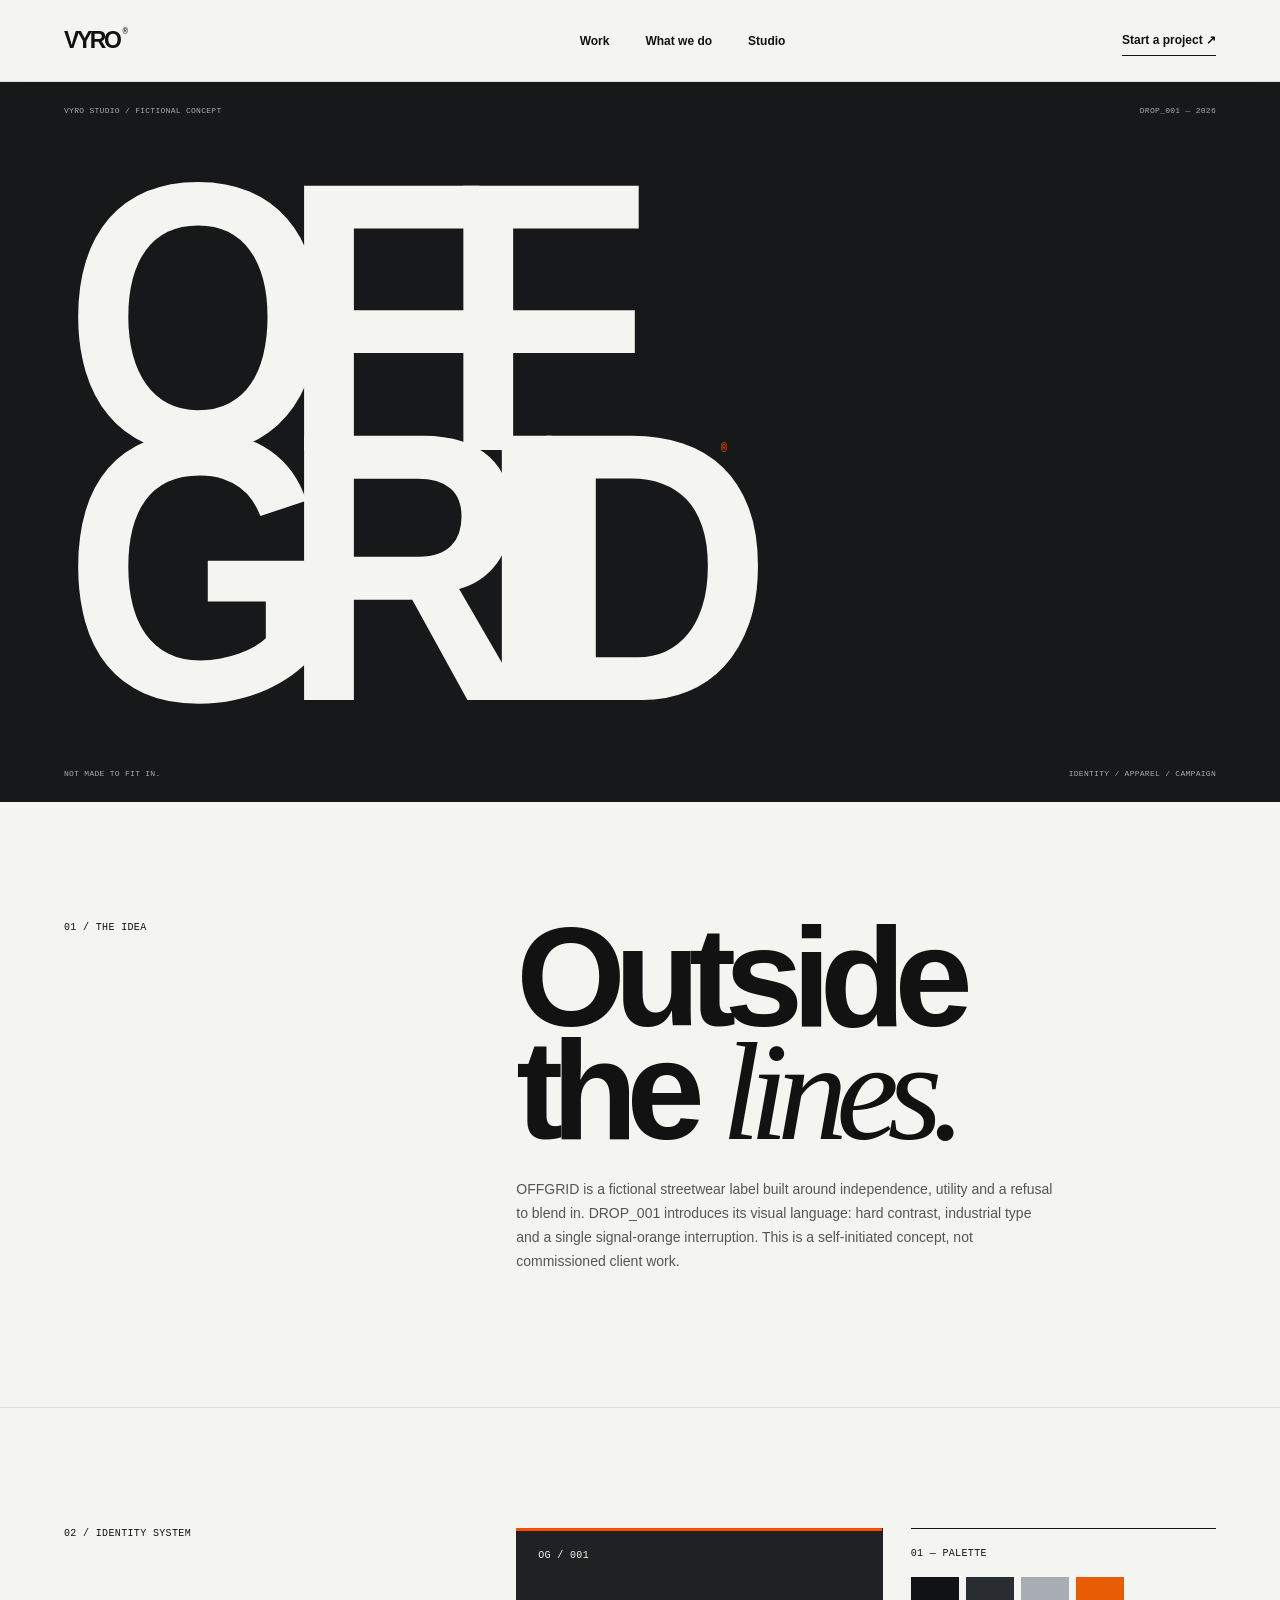
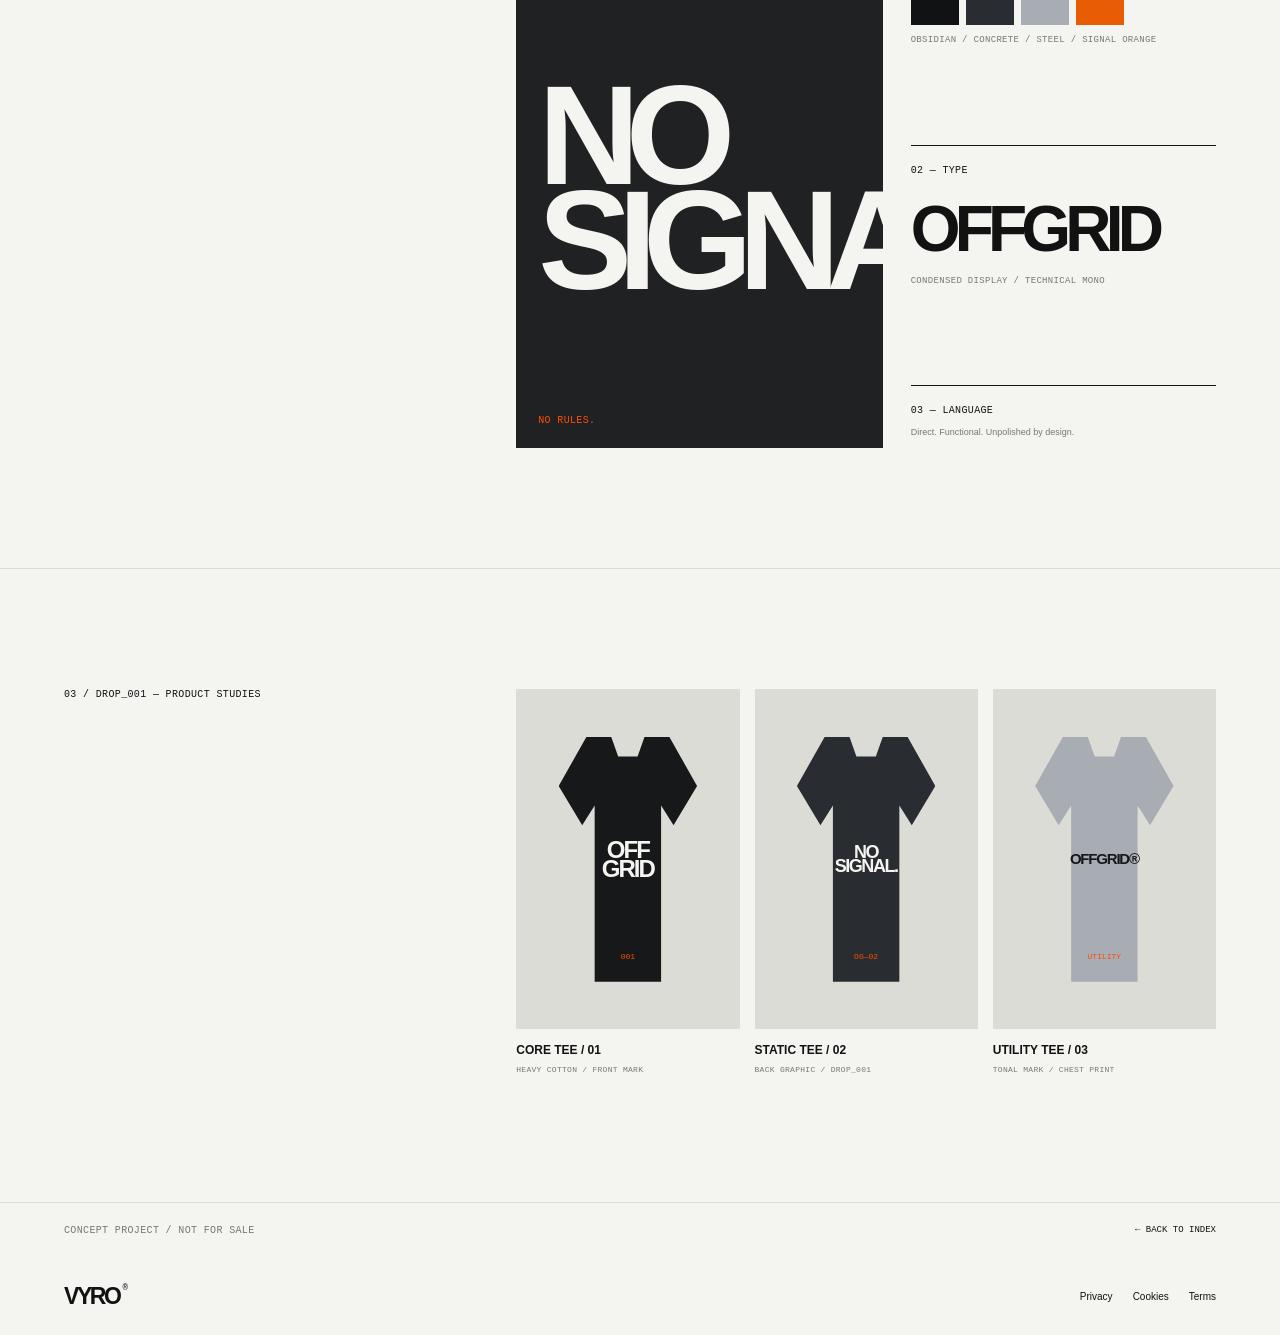
==== commit fa6fcd9b: "Add files via upload" ====
--- a/offgrid.html
+++ b/offgrid.html
@@ -1,10 +1,8 @@
 <!doctype html>
-<html lang="en"><head><meta charset="utf-8"><meta name="viewport" content="width=device-width,initial-scale=1"><title>OFFGRID® — DROP_001 / VYRO Studio</title><link rel="stylesheet" href="styles.css"><link rel="stylesheet" href="offgrid.css"><script defer src="script.js"></script></head>
-<body class="offgrid-page"><header class="site-header"><a class="wordmark" href="index.html">VYRO<span>®</span></a><nav><a href="index.html#work">WORK <i>02</i></a><a href="index.html#archive">ARCHIVE <i>03</i></a><a href="index.html#contact">CONTACT <i>04</i></a></nav><div class="header-status"><span class="status-dot">●</span> CONCEPT PROJECT / 001</div><button class="menu-toggle" aria-label="Open navigation"><span></span><span></span></button></header>
-<main>
-<section class="og-hero"><div class="og-meta mono"><span>VYRO STUDIO / CONCEPT PROJECT</span><span>DROP_001 — 2026</span></div><div class="og-title">OFF<br>GRID<span>®</span></div><div class="og-bottom mono"><span>NOT MADE TO FIT IN.</span><span>IDENTITY / APPAREL / CAMPAIGN</span></div></section>
-<section class="og-intro"><div class="section-no mono">01 / THE IDEA</div><div><h1>Outside<br>the <em>lines.</em></h1><p>OFFGRID is a fictional streetwear label built around independence, utility and a refusal to blend in. DROP_001 introduces the visual language: hard contrast, industrial type and a single signal-orange interruption.</p></div></section>
-<section class="og-system"><div class="section-no mono">02 / IDENTITY SYSTEM</div><div class="og-system-grid"><div class="og-poster"><span class="mono">OG / 001</span><b>NO<br>SIGNAL.</b><small class="mono">NO RULES.</small></div><div class="og-spec"><div><span class="mono">01 — PALETTE</span><div class="swatches"><i></i><i></i><i></i><i></i></div><p class="mono">OBSIDIAN / CONCRETE / STEEL / SIGNAL ORANGE</p></div><div><span class="mono">02 — TYPE</span><strong class="type-sample">OFFGRID</strong><p class="mono">CONDENSED DISPLAY / TECHNICAL MONO</p></div><div><span class="mono">03 — LANGUAGE</span><p>Direct. Functional. Unpolished by design.</p></div></div></div></section>
-<section class="og-products"><div class="section-no mono">03 / DROP_001 — PRODUCT STUDIES</div><div class="product-studies"><article><div class="tee tee-one"><span>OFF<br>GRID</span><small>001</small></div><h3>CORE TEE / 01</h3><p class="mono">HEAVY COTTON / FRONT MARK</p></article><article><div class="tee tee-two"><span>NO<br>SIGNAL.</span><small>OG—02</small></div><h3>STATIC TEE / 02</h3><p class="mono">BACK GRAPHIC / DROP_001</p></article><article><div class="tee tee-three"><span>OFFGRID®</span><small>UTILITY</small></div><h3>UTILITY TEE / 03</h3><p class="mono">TONAL MARK / CHEST PRINT</p></article></div></section>
-<section class="og-close"><span class="mono">VYRO STUDIO / CASE STUDY IN DEVELOPMENT</span><a href="index.html#work">← BACK TO INDEX</a></section>
-</main></body></html>+<html lang="en"><head><meta charset="utf-8"><meta name="viewport" content="width=device-width,initial-scale=1"><meta name="description" content="OFFGRID is a fictional streetwear identity concept developed by VYRO Studio."><meta property="og:title" content="OFFGRID® — Concept Project / VYRO Studio"><meta property="og:description" content="A fictional streetwear identity concept."><meta name="theme-color" content="#171819"><title>OFFGRID® — Concept Project / VYRO Studio</title><link rel="icon" href="favicon.svg" type="image/svg+xml"><link rel="stylesheet" href="styles.css"><link rel="stylesheet" href="offgrid.css"><script defer src="script.js"></script></head>
+<body class="offgrid-page"><header class="header"><a class="brand" href="index.html">VYRO<span>®</span></a><nav id="primary-nav"><a href="index.html#work">Work</a><a href="index.html#services">What we do</a><a href="index.html#about">Studio</a></nav><a class="header-cta" href="https://www.facebook.com/profile.php?id=61596743637273" target="_blank" rel="noopener noreferrer">Start a project ↗</a><button class="menu-toggle" aria-expanded="false" aria-controls="primary-nav" aria-label="Open menu"><i></i><i></i></button></header>
+<main><section class="og-hero"><div class="og-meta mono"><span>VYRO STUDIO / FICTIONAL CONCEPT</span><span>DROP_001 — 2026</span></div><div class="og-title">OFF<br>GRID<span>®</span></div><div class="og-bottom mono"><span>NOT MADE TO FIT IN.</span><span>IDENTITY / APPAREL / CAMPAIGN</span></div></section>
+<section class="og-intro"><span class="mono">01 / THE IDEA</span><div><h1>Outside<br>the <em>lines.</em></h1><p>OFFGRID is a fictional streetwear label built around independence, utility and a refusal to blend in. DROP_001 introduces its visual language: hard contrast, industrial type and a single signal-orange interruption. This is a self-initiated concept, not commissioned client work.</p></div></section>
+<section class="og-system"><span class="mono">02 / IDENTITY SYSTEM</span><div class="og-system-grid"><div class="og-poster"><span class="mono">OG / 001</span><b>NO<br>SIGNAL.</b><small class="mono">NO RULES.</small></div><div class="og-spec"><div><span class="mono">01 — PALETTE</span><div class="swatches"><i></i><i></i><i></i><i></i></div><p class="mono">OBSIDIAN / CONCRETE / STEEL / SIGNAL ORANGE</p></div><div><span class="mono">02 — TYPE</span><strong class="type-sample">OFFGRID</strong><p class="mono">CONDENSED DISPLAY / TECHNICAL MONO</p></div><div><span class="mono">03 — LANGUAGE</span><p>Direct. Functional. Unpolished by design.</p></div></div></div></section>
+<section class="og-products"><span class="mono">03 / DROP_001 — PRODUCT STUDIES</span><div class="product-studies"><article><div class="tee tee-one"><span>OFF<br>GRID</span><small>001</small></div><h3>CORE TEE / 01</h3><p class="mono">HEAVY COTTON / FRONT MARK</p></article><article><div class="tee tee-two"><span>NO<br>SIGNAL.</span><small>OG—02</small></div><h3>STATIC TEE / 02</h3><p class="mono">BACK GRAPHIC / DROP_001</p></article><article><div class="tee tee-three"><span>OFFGRID®</span><small>UTILITY</small></div><h3>UTILITY TEE / 03</h3><p class="mono">TONAL MARK / CHEST PRINT</p></article></div></section>
+<section class="og-close"><span class="mono">CONCEPT PROJECT / NOT FOR SALE</span><a href="index.html#work">← BACK TO INDEX</a></section></main><footer class="footer"><a class="brand" href="index.html">VYRO<span>®</span></a><nav><a href="privacy.html">Privacy</a><a href="cookies.html">Cookies</a><a href="terms.html">Terms</a></nav></footer></body></html>
--- a/styles.css
+++ b/styles.css
@@ -1,3 +1,20 @@
-@import url('https://fonts.googleapis.com/css2?family=DM+Mono:wght@400;500&family=DM+Sans:wght@400;500;600;700&family=Instrument+Serif:ital@0;1&display=swap');
-:root{--paper:#F4F4F0;--ink:#121212;--line:#DCDCD6;--orange:#FF4D00;--mono:"DM Mono",monospace;--sans:"DM Sans",Arial,sans-serif;--serif:"Instrument Serif",Georgia,serif}
-*{box-sizing:border-box}html{scroll-behavior:smooth}body{margin:0;background:var(--paper);color:var(--ink);font-family:var(--sans);-webkit-font-smoothing:antialiased}.topline{height:3px;background:var(--ink)}a{color:inherit;text-decoration:none}.mono,.eyebrow,.section-no,.tag{font-family:var(--mono);font-size:10px;letter-spacing:.09em;text-transform:uppercase}.site-header{height:76px;padding:0 4.2vw;border-bottom:1px solid var(--line);display:flex;align-items:center;justify-content:space-between;position:sticky;top:0;background:var(--paper);z-index:20}.wordmark,.footer-mark{font-weight:700;font-size:24px;letter-spacing:-.09em}.wordmark span{font:10px var(--mono);vertical-align:top;margin-left:3px}.site-header nav{display:flex;gap:36px;margin-left:10%}.site-header nav a{font:10px var(--mono);letter-spacing:.08em}.site-header nav i{font-style:normal;color:#999;margin-left:5px}.header-status{font:10px var(--mono);letter-spacing:.08em}.status-dot,.orange-mark{color:var(--orange);font-size:12px;margin-right:7px}.menu-toggle{display:none}.hero{padding:28px 4.2vw 0;display:grid;grid-template-columns:1fr 1fr;column-gap:4vw;position:relative;min-height:calc(100vh - 79px)}.hero-meta,.hero-foot{grid-column:1/-1;display:flex;justify-content:space-between;color:#777}.hero-copy{padding:11vh 0 7vh;z-index:2}.eyebrow{margin:0 0 30px}.hero h1,.section-heading h2,.archive-title h2,.contact-main h2{font-size:clamp(76px,11vw,164px);line-height:.82;letter-spacing:-.075em;font-weight:500;margin:0}.hero h1 em,.section-heading h2 em,.archive-title h2 em,.contact-main h2 em{font-family:var(--serif);font-weight:400;letter-spacing:-.045em}.hero-bottom{display:flex;align-items:flex-end;gap:36px;margin-top:55px}.hero-intro{max-width:320px;font-size:15px;line-height:1.55;margin:0}.text-link,.contact-link{font:10px var(--mono);letter-spacing:.07em;border-bottom:1px solid var(--ink);padding-bottom:9px;white-space:nowrap}.text-link span,.contact-link span{color:var(--orange);margin-left:12px}.hero-art{position:relative;min-height:560px;align-self:center;overflow:hidden;background:#E9E9E3;margin:6vh 0 5vh}.art-index{position:absolute;top:22px;left:24px;right:24px;display:flex;justify-content:space-between;z-index:2}.art-index span{color:#777}.orbit{position:absolute;border:1px solid #BDBDB5;border-radius:50%;width:70%;aspect-ratio:1;left:15%;top:14%;transform:rotate(-25deg)}.orbit-two{width:88%;left:6%;top:5%;transform:rotate(52deg);border-color:#D0D0C8}.hero-block{position:absolute;width:34%;height:38%;background:#171717;top:30%;left:33%;transform:skewY(-23deg) rotate(20deg);animation:turn 16s cubic-bezier(.16,1,.3,1) infinite alternate}.block-b{background:#FF4D00;width:24%;height:25%;left:50%;top:43%;transform:skewY(28deg) rotate(-20deg);animation-delay:-4s}.block-c{background:#B8B8AF;width:19%;height:22%;left:22%;top:48%;transform:skewY(-18deg) rotate(35deg);animation-delay:-8s}.hero-art-type{position:absolute;bottom:11%;left:8%;font-size:clamp(70px,10vw,145px);font-weight:700;letter-spacing:-.12em;line-height:.8}.hero-art-type span{color:var(--orange)}.art-coordinates{position:absolute;right:22px;bottom:22px;text-align:right;line-height:1.7}.hero-foot{align-self:end;padding:17px 0;border-top:1px solid var(--line);color:#777}.work-section{padding:150px 4.2vw 110px;border-top:1px solid var(--line)}.section-heading{display:grid;grid-template-columns:1fr 1.5fr 1fr;align-items:start;margin-bottom:75px}.section-no{padding-top:9px}.section-heading h2,.archive-title h2{font-size:clamp(64px,8vw,112px)}.section-note{max-width:230px;font-size:13px;line-height:1.6;margin:8px 0 0 20px}.project-list{display:grid;grid-template-columns:1fr 1fr;gap:70px 22px}.project{display:block;min-width:0}.project-offgrid{grid-column:1/-1}.project-visual{position:relative;overflow:hidden;min-height:430px}.offgrid-visual{height:min(68vw,760px);background:#18191A;color:#F4F4F0;display:flex;align-items:center;justify-content:center}.offgrid-word{font-weight:700;font-size:clamp(110px,23vw,330px);line-height:.68;letter-spacing:-.12em;text-align:center;transform:scaleX(.9)}.offgrid-word span{font:12px var(--mono);vertical-align:top;letter-spacing:0}.offgrid-stamp,.offgrid-sub{position:absolute;left:28px;top:25px}.offgrid-sub{top:auto;bottom:25px;color:#B8B8B0}.offgrid-cross{position:absolute;right:28px;bottom:20px;font-size:34px;color:var(--orange)}.character-visual{background:#D8D8D0;display:flex;align-items:center;justify-content:center;min-height:510px}.character-head{width:245px;height:285px;background:#F1B78F;border-radius:46% 48% 42% 43%;position:relative;transform:rotate(-7deg);border:1px solid #121212}.eye{position:absolute;width:22px;height:30px;background:#121212;border-radius:50%;top:104px}.eye-left{left:62px}.eye-right{right:57px}.nose{position:absolute;width:24px;height:36px;border-right:1px solid #121212;top:125px;left:115px;transform:rotate(15deg)}.mouth{position:absolute;width:54px;height:18px;border-bottom:2px solid #121212;border-radius:50%;bottom:72px;left:94px}.character-label,.character-side{position:absolute;top:22px;left:22px}.character-side{top:auto;left:auto;right:22px;bottom:22px;writing-mode:vertical-rl}.character-orbit{position:absolute;width:360px;height:360px;border:1px solid #9C9C94;border-radius:50%;transform:rotate(35deg)}.geometry-visual{background:#E7E7E0;min-height:510px;display:flex;align-items:center;justify-content:center}.geometry-meta,.geometry-foot{position:absolute;top:22px;left:22px}.geometry-foot{top:auto;left:auto;right:22px;bottom:22px}.geo-shape{position:absolute;width:190px;height:190px;border:1px solid #121212;transform:rotate(45deg);animation:float 8s ease-in-out infinite alternate}.geo-one{background:#FF4D00;left:23%;top:27%;border:0}.geo-two{background:#B8B8AF;left:40%;top:35%;animation-delay:-2s}.geo-three{background:#252525;left:54%;top:22%;animation-delay:-4s}.project-caption{padding:16px 0 0;display:flex;justify-content:space-between;border-top:1px solid var(--ink);gap:15px}.project-number{color:#888;margin-right:12px}.project-caption h3{display:inline;font-size:20px;letter-spacing:-.04em;font-weight:600;margin:0}.project-caption p{font-size:12px;color:#6D6D67;margin:7px 0 0 32px}.caption-right{display:flex;align-items:center;gap:22px}.tag{font-size:9px;color:#666;white-space:nowrap}.arrow{font-size:20px}.project:hover .arrow{color:var(--orange);transform:translate(3px,-3px)}.arrow{transition:transform .45s cubic-bezier(.16,1,.3,1),color .3s}.work-end{display:flex;justify-content:space-between;border-top:1px solid var(--line);padding-top:16px;margin-top:75px;color:#777}.archive-section{padding:145px 4.2vw 130px;border-top:1px solid var(--line);display:grid;grid-template-columns:1fr 1.2fr;gap:8vw}.archive-title h2{margin-top:50px}.archive-intro{max-width:440px;font-size:18px;line-height:1.5;margin:0 0 55px}.spec-table{border-top:1px solid var(--ink)}.spec-row{display:grid;grid-template-columns:48px 1fr 1.2fr;gap:15px;padding:18px 0;border-bottom:1px solid var(--line);align-items:baseline}.spec-row .mono{color:#888}.spec-row strong{font-size:14px;font-weight:600}.spec-row>span:last-child{font-size:12px;color:#666}.archive-foot{display:flex;justify-content:space-between;padding-top:17px;color:#777}.contact-section{border-top:1px solid var(--line);padding:45px 4.2vw 115px;display:grid;grid-template-columns:1fr 2fr 1fr;gap:25px}.contact-main{padding-top:45px}.contact-main h2{font-size:clamp(70px,9vw,130px);margin-bottom:45px}.contact-side{display:flex;flex-direction:column;gap:12px;color:#777;padding-top:54px}.site-footer{border-top:1px solid var(--ink);padding:22px 4.2vw;display:flex;justify-content:space-between;align-items:center;font-size:9px;color:#666}.footer-mark{font:700 20px var(--sans);color:var(--ink);letter-spacing:-.09em}.reveal{opacity:0;transform:translateY(22px);transition:opacity .8s cubic-bezier(.16,1,.3,1),transform .8s cubic-bezier(.16,1,.3,1)}.reveal.is-visible{opacity:1;transform:translateY(0)}@keyframes turn{0%{transform:skewY(-23deg) rotate(20deg)}100%{transform:skewY(16deg) rotate(68deg)}}@keyframes float{from{translate:0 0;rotate:0deg}to{translate:0 -17px;rotate:12deg}}@media(max-width:850px){.site-header{padding:0 22px}.site-header nav{gap:18px;margin-left:0}.header-status{display:none}.hero{padding:24px 22px 0;grid-template-columns:1fr;min-height:auto}.hero-copy{padding:85px 0 45px}.hero h1{font-size:clamp(86px,17vw,145px)}.hero-art{min-height:430px;margin:0 0 35px}.hero-foot{padding:15px 0}.work-section,.archive-section{padding:100px 22px}.section-heading{grid-template-columns:1fr 1fr;gap:20px}.section-note{grid-column:2;margin:0}.section-heading h2{grid-column:1/-1;grid-row:2}.project-list{gap:48px 15px}.offgrid-visual{height:70vw;min-height:330px}.character-visual,.geometry-visual{min-height:390px}.archive-section{grid-template-columns:1fr;gap:55px}.archive-title h2{margin-top:35px}.contact-section{padding:35px 22px 85px;grid-template-columns:1fr 2fr}.contact-main{grid-column:1/-1}.contact-side{grid-column:2;grid-row:2;padding:0}.contact-section>.section-no{grid-column:1/-1}.site-footer{padding:20px 22px;gap:15px;flex-wrap:wrap}}@media(max-width:560px){.site-header{height:65px}.site-header nav{display:none;position:absolute;top:64px;left:0;right:0;background:var(--paper);padding:22px;border-bottom:1px solid var(--line);flex-direction:column;gap:20px}.site-header nav.open{display:flex}.menu-toggle{display:flex;flex-direction:column;gap:5px;border:0;background:none;padding:10px}.menu-toggle span{width:21px;height:1px;background:var(--ink)}.hero-copy{padding:70px 0 35px}.hero-bottom{display:block;margin-top:35px}.text-link{display:inline-block;margin-top:25px}.hero-art{min-height:340px}.hero-foot,.hero-meta{font-size:8px}.work-section{padding-top:85px}.section-heading{display:block;margin-bottom:45px}.section-heading h2{margin:35px 0 20px}.section-note{margin:0}.project-list{grid-template-columns:1fr;gap:45px}.project-offgrid{grid-column:auto}.offgrid-visual{height:105vw;min-height:320px}.offgrid-word{font-size:34vw}.character-visual,.geometry-visual{min-height:360px}.project-caption{gap:8px}.project-caption h3{font-size:18px}.caption-right{gap:8px;flex-direction:column-reverse;align-items:flex-end}.tag{font-size:8px}.archive-section{padding:85px 22px}.archive-intro{font-size:16px}.spec-row{grid-template-columns:25px 1fr;gap:8px}.spec-row>span:last-child{grid-column:2}.archive-foot{font-size:8px;gap:12px}.contact-section{grid-template-columns:1fr}.contact-main{grid-column:1}.contact-main h2{font-size:19vw}.contact-side{grid-column:1;grid-row:auto}.site-footer{font-size:8px}.site-footer span:nth-child(2){display:none}}@media(prefers-reduced-motion:reduce){*,*::before,*::after{scroll-behavior:auto!important;animation-duration:.01ms!important;animation-iteration-count:1!important;transition-duration:.01ms!important}.reveal{opacity:1;transform:none}}
+/* VYRO Studio — editorial system */
+:root{--paper:#F4F4F0;--white:#FBFBF9;--ink:#121212;--muted:#73736D;--line:#DCDCD6;--orange:#FF4D00;--mono:"DM Mono",monospace;--sans:"Manrope",Arial,sans-serif;--serif:"Instrument Serif",Georgia,serif;--ease:cubic-bezier(.16,1,.3,1)}
+*{box-sizing:border-box}html{scroll-behavior:smooth;scroll-padding-top:88px}body{margin:0;background:var(--paper);color:var(--ink);font-family:var(--sans);-webkit-font-smoothing:antialiased}a{color:inherit;text-decoration:none}button{font:inherit}.mono{font:10px var(--mono);letter-spacing:.035em;text-transform:uppercase}.skip-link{position:absolute;left:-9999px;top:10px;background:var(--ink);color:white;padding:12px;z-index:999}.skip-link:focus{left:10px}.top-progress{height:2px;background:var(--orange);position:fixed;z-index:99;left:0;top:0;width:100%;transform:scaleX(0);transform-origin:left;pointer-events:none}
+.header{height:82px;padding:0 5vw;display:flex;align-items:center;justify-content:space-between;border-bottom:1px solid var(--line);position:sticky;top:0;z-index:50;background:rgba(244,244,240,.94);backdrop-filter:blur(12px)}.brand{font-size:23px;font-weight:800;letter-spacing:-.105em}.brand span{font:9px var(--mono);vertical-align:top;margin-left:3px;letter-spacing:0}.header nav{display:flex;gap:36px;margin-left:10%;font-size:12px;font-weight:600}.header nav a,.footer nav a{transition:color .25s}.header nav a:hover,.footer nav a:hover{color:var(--orange)}.header-cta{font-size:12px;font-weight:700;border-bottom:1px solid var(--ink);padding:8px 0}.header-cta span{margin-left:18px}.menu-toggle{display:none}
+.hero{padding:24px 5vw 0;min-height:calc(100vh - 82px);display:flex;flex-direction:column}.hero-kicker,.hero-foot,.stage-top,.stage-bottom{display:flex;justify-content:space-between;gap:20px;color:var(--muted)}.hero-kicker{padding:7px 0;font-size:9px}.live-dot{display:inline-block;width:6px;height:6px;background:var(--orange);border-radius:50%;margin-right:8px}.hero-center{text-align:center;padding:clamp(65px,10vh,130px) 20px 65px}.eyebrow{font-size:9px;color:var(--muted);margin:0 0 24px}.hero-title{font-size:clamp(66px,9.3vw,142px);font-weight:700;letter-spacing:-.085em;line-height:.83;margin:0}.hero-title .line{display:block;overflow:hidden;padding-bottom:.06em}.hero-title em,.section-heading em,.services h2 em,.studio h2 em,.contact h2 em{font-family:var(--serif);font-weight:400;letter-spacing:-.055em}.hero-description{max-width:430px;margin:28px auto 0;color:#666;font-size:15px;line-height:1.55}.hero-actions{display:flex;justify-content:center;gap:10px;margin-top:27px}.button{min-height:43px;padding:0 19px;display:inline-flex;align-items:center;justify-content:center;gap:25px;font-size:11px;font-weight:700;transition:transform .35s var(--ease),background .25s,color .25s}.button:hover{transform:translateY(-3px)}.button-dark{background:var(--ink);color:var(--paper)}.button-dark:hover{background:var(--orange)}.button-light{background:#E8E8E2}.button-light:hover{background:#DEDED7}
+.hero-stage{max-width:1120px;width:100%;margin:0 auto;background:#E8E8E3;padding:18px 20px 13px;position:relative;overflow:hidden}.stage-top,.stage-bottom{font-size:8px;position:relative;z-index:3}.stage-grid{height:clamp(240px,34vw,450px);position:relative;overflow:hidden;background:#F7F7F4;display:flex;align-items:center;justify-content:center;margin:12px 0}.stage-grid:before,.stage-grid:after{content:"";position:absolute;inset:0;background-image:linear-gradient(to right,transparent calc(25% - .5px),#deded8 25%,transparent calc(25% + .5px)),linear-gradient(to right,transparent calc(50% - .5px),#deded8 50%,transparent calc(50% + .5px)),linear-gradient(to right,transparent calc(75% - .5px),#deded8 75%,transparent calc(75% + .5px));opacity:.55}.stage-grid:after{background-image:linear-gradient(to bottom,transparent calc(50% - .5px),#deded8 50%,transparent calc(50% + .5px))}.stage-type{position:relative;z-index:2;font-size:clamp(90px,20vw,260px);font-weight:800;letter-spacing:-.13em;transform:scaleX(.92);animation:type-in 1.1s var(--ease) both}.stage-type span{font:12px var(--mono);vertical-align:top;letter-spacing:0;color:var(--orange)}.stage-disc{position:absolute;width:clamp(130px,19vw,245px);aspect-ratio:1;border-radius:50%;border:1px solid #b8b8b0;right:18%;top:14%;animation:disc-drift 15s ease-in-out infinite alternate}.stage-orbit{position:absolute;width:70%;height:55%;border:1px solid #c7c7c0;border-radius:50%;transform:rotate(-18deg)}.orbit-a{animation:orbit-a 24s linear infinite}.orbit-b{width:54%;height:85%;transform:rotate(28deg);animation:orbit-b 30s linear infinite}.stage-slab{position:absolute;width:18%;height:45%;background:var(--orange);left:17%;bottom:0;transform:skewY(-28deg);transform-origin:bottom;animation:slab-a 8s ease-in-out infinite alternate}.slab-b{width:11%;height:32%;left:auto;right:19%;top:0;bottom:auto;background:#171717;transform:skewY(26deg);animation:slab-b 9s ease-in-out infinite alternate}.stage-cross{position:absolute;color:var(--orange);font-size:28px;z-index:2}.cross-a{left:7%;top:22%}.cross-b{right:7%;bottom:17%;color:var(--ink)}.hero-foot{padding:15px 0 20px;font-size:8px}
+.section{padding:120px 5vw}.section-top{display:flex;justify-content:space-between;gap:30px;border-top:1px solid var(--ink);padding-top:14px}.section-index{margin:0}.section-aside{max-width:280px;color:var(--muted);font-size:11px;line-height:1.5;margin:0}.section-heading{display:flex;align-items:flex-end;justify-content:space-between;padding:85px 0 55px}.section-heading h2,.services h2,.studio h2{font-size:clamp(60px,8vw,112px);line-height:.84;letter-spacing:-.085em;font-weight:600;margin:0}.section-heading>p{font-size:12px;line-height:1.5;color:var(--muted);margin:0 5% 5px 0}
+.work-list{display:grid;grid-template-columns:1fr 1fr;gap:65px 22px}.work-item{display:block;min-width:0}.work-feature{grid-column:1/-1}.work-image{height:clamp(300px,37vw,510px);position:relative;overflow:hidden}.image-meta,.image-bottom{position:absolute;left:22px;right:22px;display:flex;justify-content:space-between;gap:15px;font-size:8px;z-index:4}.image-meta{top:20px}.image-bottom{bottom:18px}.offgrid-image{height:clamp(370px,52vw,660px);background:#171819;color:var(--paper);display:flex;align-items:center;justify-content:center}.offgrid-lockup{font-size:clamp(150px,27vw,370px);font-weight:800;line-height:.65;letter-spacing:-.15em;transform:scaleX(.9);position:relative;z-index:2;transition:transform .8s var(--ease)}.offgrid-lockup span{font:12px var(--mono);vertical-align:top;letter-spacing:0;color:var(--orange)}.offgrid-stripe{position:absolute;inset:auto 0 0;height:8px;background:var(--orange);transform:scaleX(0);transform-origin:left;transition:transform .9s var(--ease)}.work-feature:hover .offgrid-stripe{transform:scaleX(1)}.work-feature:hover .offgrid-lockup{transform:scaleX(.94) translateY(-8px)}.character-image{background:#D8D8D0;display:flex;align-items:center;justify-content:center}.char-halo{position:absolute;width:300px;height:300px;border:1px solid #a7a79f;border-radius:50%;animation:orbit-a 25s linear infinite}.char-face{width:180px;height:220px;background:#E8B493;border:1px solid var(--ink);border-radius:47% 47% 44% 44%;position:relative;transform:rotate(-5deg);animation:face-float 6s ease-in-out infinite alternate}.char-face i{position:absolute;width:13px;height:18px;border-radius:50%;background:var(--ink);top:83px}.char-face i:first-child{left:44px}.char-face i:nth-child(2){right:42px}.char-face b{position:absolute;left:84px;top:100px;height:27px;border-right:1px solid var(--ink);transform:rotate(10deg)}.char-face span{position:absolute;left:65px;bottom:48px;width:48px;height:15px;border-bottom:1px solid var(--ink);border-radius:50%}.geometry-image{background:#E5E5DE;display:flex;align-items:center;justify-content:center}.geometry-art{position:relative;width:70%;height:70%}.geometry-art i{position:absolute;width:40%;aspect-ratio:1;transform:rotate(45deg);border:1px solid var(--ink)}.geometry-art i:first-child{left:8%;top:20%;background:var(--orange);border:0;animation:geo-one 7s ease-in-out infinite alternate}.geometry-art i:nth-child(2){left:31%;top:28%;background:#b8b8b0;animation:geo-two 8s ease-in-out infinite alternate}.geometry-art i:nth-child(3){left:54%;top:13%;background:#222;animation:geo-three 9s ease-in-out infinite alternate}.work-caption{display:flex;justify-content:space-between;align-items:flex-end;border-top:1px solid var(--ink);padding:14px 0;gap:15px}.work-caption .mono{font-size:8px;color:var(--muted)}.work-caption h3{font-size:22px;letter-spacing:-.06em;margin:7px 0 3px}.work-caption p{font-size:11px;color:var(--muted);margin:0}.work-arrow{font-size:23px;transition:transform .4s var(--ease),color .25s}.work-item:hover .work-arrow{transform:translate(5px,-5px);color:var(--orange)}.list-end{display:flex;justify-content:space-between;color:var(--muted);padding-top:15px;border-top:1px solid var(--line);margin-top:60px;font-size:8px}
+.services{background:#E9E9E3}.services-layout,.studio-layout{display:grid;grid-template-columns:1fr 1fr;gap:8vw;padding-top:95px}.services h2{font-size:clamp(60px,7.5vw,105px)}.service-list{border-top:1px solid var(--ink)}.service-row{display:grid;grid-template-columns:30px 1fr 1.2fr 15px;gap:12px;align-items:baseline;padding:22px 0;border-bottom:1px solid #c9c9c2}.service-row>span:first-child{font:9px var(--mono);color:var(--muted)}.service-row h3{font-size:15px;margin:0;letter-spacing:-.035em}.service-row p{font-size:10px;line-height:1.5;color:var(--muted);margin:0}.service-row>span:last-child{font-size:14px;transition:transform .3s,color .3s}.service-row:hover>span:last-child{transform:translate(3px,-3px);color:var(--orange)}
+.studio-layout{padding-bottom:20px}.studio h2{font-size:clamp(58px,7vw,100px)}.studio-copy{max-width:470px}.studio-copy p{font-size:14px;line-height:1.7;color:#555;margin:0 0 18px}.text-link{display:inline-flex;gap:30px;border-bottom:1px solid var(--ink);padding:13px 0 8px;margin-top:20px;font:9px var(--mono);transition:color .25s,border-color .25s}.text-link:hover{color:var(--orange);border-color:var(--orange)}
+.contact{background:#171819;color:var(--paper);padding:22px 5vw 20px}.contact-top,.contact-bottom{display:flex;justify-content:space-between;color:#a5a59e;font-size:8px}.contact-content{padding:100px 0 120px;max-width:900px;margin:auto}.contact-content>p{color:#aaa;margin:0 0 25px}.contact h2{font-size:clamp(78px,12vw,165px);line-height:.78;letter-spacing:-.095em;margin:0 0 45px}.contact h2 em{color:#b7b7ae}.button-paper{background:var(--paper);color:var(--ink)}.button-paper:hover{background:var(--orange);color:white}.contact-bottom{padding-top:15px;border-top:1px solid #444}
+.footer{padding:25px 5vw;display:flex;align-items:center;justify-content:space-between;gap:20px}.footer-brand{font-size:20px}.footer-copy{color:var(--muted);font-size:8px}.footer nav{display:flex;gap:20px;font-size:10px}.back-top{font-size:8px;color:var(--muted)}
+.cookie-notice{position:fixed;z-index:120;left:50%;bottom:22px;transform:translateX(-50%);width:min(590px,calc(100% - 28px));background:#242424;color:#f5f5f0;padding:18px 20px;display:flex;align-items:center;justify-content:space-between;gap:22px;box-shadow:0 12px 40px #0002}.cookie-notice[hidden]{display:none}.cookie-notice strong{font-size:12px}.cookie-notice p{font-size:10px;line-height:1.5;color:#c5c5bf;margin:5px 0}.cookie-notice a{font-size:10px;text-decoration:underline}.cookie-actions{display:flex;gap:7px;flex-shrink:0}.cookie-actions button{border:1px solid #777;background:transparent;color:white;padding:9px 12px;font-size:10px;cursor:pointer}.cookie-actions .cookie-accept{background:var(--paper);color:var(--ink);border-color:var(--paper)}.noscript{padding:10px 5vw;background:#fff}
+[data-reveal]{opacity:0;transform:translateY(25px);transition:opacity .8s var(--ease),transform .8s var(--ease)}[data-reveal].visible{opacity:1;transform:none}
+@keyframes type-in{from{opacity:0;transform:translateY(28px) scale(.96)}to{opacity:1;transform:translateY(0) scaleX(.92)}}@keyframes disc-drift{from{transform:translate(0,0) rotate(0)}to{transform:translate(-28px,18px) rotate(25deg)}}@keyframes orbit-a{from{transform:rotate(-18deg)}to{transform:rotate(342deg)}}@keyframes orbit-b{from{transform:rotate(28deg)}to{transform:rotate(-332deg)}}@keyframes slab-a{from{transform:skewY(-28deg) scaleY(.85)}to{transform:skewY(-18deg) scaleY(1.12)}}@keyframes slab-b{from{transform:skewY(26deg) scaleY(1)}to{transform:skewY(15deg) scaleY(.8)}}@keyframes face-float{from{transform:translateY(6px) rotate(-5deg)}to{transform:translateY(-8px) rotate(-2deg)}}@keyframes geo-one{to{transform:rotate(58deg) translate(-8px,-13px)}}@keyframes geo-two{to{transform:rotate(28deg) translate(8px,15px)}}@keyframes geo-three{to{transform:rotate(65deg) translate(-8px,-11px)}}
+@media(max-width:760px){.header{height:68px;padding:0 22px}.header nav{gap:18px;margin:0 0 0 8%;font-size:10px}.header-cta{font-size:10px}.hero{padding:20px 22px 0;min-height:auto}.hero-center{padding:75px 0 55px}.hero-title{font-size:clamp(62px,12vw,100px)}.hero-stage{padding:13px}.stage-grid{height:300px}.section{padding:85px 22px}.section-heading{padding:65px 0 40px}.services-layout,.studio-layout{grid-template-columns:1fr;gap:50px;padding-top:65px}.contact{padding:20px 22px}.contact-content{padding:85px 0}.footer{padding:22px;flex-wrap:wrap}.footer nav{order:3;width:100%;flex-wrap:wrap}.footer-copy{margin-left:auto}}
+@media(max-width:560px){html{scroll-padding-top:70px}.header nav{display:none;position:absolute;top:67px;left:0;right:0;margin:0;padding:22px;background:var(--paper);border-bottom:1px solid var(--line);flex-direction:column;gap:20px}.header nav.open{display:flex}.header-cta{margin-left:auto;margin-right:12px}.menu-toggle{display:flex;flex-direction:column;gap:5px;border:0;background:none;padding:10px}.menu-toggle i{width:21px;height:1px;background:var(--ink)}.hero-kicker,.hero-foot{font-size:7px}.hero-kicker span:last-child{max-width:130px;text-align:right}.hero-center{padding:75px 0 48px}.hero-title{font-size:clamp(58px,15vw,86px)}.hero-description{font-size:13px;max-width:320px}.hero-actions{flex-direction:column;align-items:center}.button{width:min(100%,250px)}.hero-stage{padding:10px}.stage-grid{height:230px}.stage-top,.stage-bottom{font-size:6px}.stage-type{font-size:24vw}.section-top{gap:15px}.section-index{font-size:8px}.section-aside{max-width:190px;font-size:9px}.section-heading{display:block;padding:60px 0 35px}.section-heading h2,.services h2,.studio h2{font-size:clamp(57px,15vw,80px)}.section-heading>p{margin:25px 0 0}.work-list{grid-template-columns:1fr;gap:42px}.work-feature{grid-column:auto}.offgrid-image{height:330px}.offgrid-lockup{font-size:42vw}.work-image{height:340px}.work-caption h3{font-size:20px}.work-caption p{font-size:10px}.list-end{margin-top:40px;font-size:7px}.service-row{grid-template-columns:23px 1fr 14px;gap:9px}.service-row p{grid-column:2;grid-row:2}.service-row>span:last-child{grid-column:3;grid-row:1}.contact h2{font-size:20vw}.contact-content{padding:70px 0 85px}.contact-top,.contact-bottom{font-size:7px}.cookie-notice{align-items:flex-start;flex-direction:column;bottom:10px}.cookie-actions{width:100%}.cookie-actions button{flex:1}.footer{gap:12px}.footer-copy{font-size:7px}.back-top{font-size:7px}}
+@media(prefers-reduced-motion:reduce){*,*::before,*::after{scroll-behavior:auto!important;animation:none!important;transition:none!important}[data-reveal]{opacity:1;transform:none}.top-progress{display:none}}
+
+.legal-main{max-width:850px;padding:90px 24px 120px;margin:0 auto;min-height:70vh}.legal-kicker{color:var(--muted)}.legal-main h1{font-size:clamp(48px,8vw,92px);letter-spacing:-.08em;line-height:.9;margin:28px 0 14px}.legal-updated{font:10px var(--mono);color:var(--muted);margin-bottom:55px}.legal-copy h2{font-size:18px;letter-spacing:-.04em;margin:38px 0 10px}.legal-copy p{font-size:13px;line-height:1.75;color:#555;max-width:72ch}.legal-note{margin-top:65px;padding:18px;border:1px solid var(--line);font-size:11px;line-height:1.65;color:#555}.legal-main .text-link{margin-top:35px}
--- a/offgrid.css
+++ b/offgrid.css
@@ -1 +1 @@
-.offgrid-page{background:#F4F4F0}.og-hero{background:#171819;color:#F4F4F0;min-height:82vh;padding:25px 4.2vw;display:flex;flex-direction:column;justify-content:space-between}.og-meta,.og-bottom{display:flex;justify-content:space-between;color:#A8A8A1}.og-title{font:700 clamp(150px,31vw,440px)/.66 var(--sans);letter-spacing:-.14em;margin:auto 0;transform:scaleX(.9);transform-origin:left}.og-title span{font:12px var(--mono);letter-spacing:0;vertical-align:top;color:#FF4D00}.og-bottom{color:#F4F4F0}.og-intro,.og-system,.og-products{padding:130px 4.2vw;border-bottom:1px solid var(--line);display:grid;grid-template-columns:1fr 2fr;gap:8vw}.og-intro h1{font-size:clamp(80px,12vw,160px);line-height:.8;letter-spacing:-.08em;font-weight:500;margin:0 0 35px}.og-intro h1 em{font-family:var(--serif);font-weight:400}.og-intro p{font-size:16px;line-height:1.6;max-width:510px}.og-system-grid{display:grid;grid-template-columns:1.2fr 1fr;gap:30px}.og-poster{min-height:560px;background:#202122;color:#F4F4F0;padding:25px;display:flex;flex-direction:column;justify-content:space-between}.og-poster b{font-size:clamp(75px,12vw,160px);line-height:.75;letter-spacing:-.1em}.og-poster small{color:#FF4D00}.og-spec{display:flex;flex-direction:column;justify-content:space-between;gap:50px}.og-spec>div{border-top:1px solid var(--ink);padding-top:15px}.swatches{display:flex;gap:7px;margin-top:20px}.swatches i{width:54px;height:54px;background:#111214}.swatches i:nth-child(2){background:#292C30}.swatches i:nth-child(3){background:#A7ADB3}.swatches i:nth-child(4){background:#E85D04}.og-spec p{font-size:10px;color:#777;line-height:1.5}.type-sample{display:block;font-size:clamp(36px,6vw,80px);letter-spacing:-.09em;margin-top:20px}.product-studies{grid-column:2;display:grid;grid-template-columns:repeat(3,1fr);gap:16px}.product-studies article h3{font-size:14px;margin:15px 0 5px}.product-studies article p{font-size:9px;color:#777}.tee{height:360px;background:#DCDCD6;display:flex;align-items:center;justify-content:center;position:relative;color:#F4F4F0}.tee:before{content:"";position:absolute;width:62%;height:72%;background:#171819;clip-path:polygon(20% 0,38% 0,43% 8%,57% 8%,62% 0,80% 0,100% 20%,83% 36%,74% 28%,74% 100%,26% 100%,26% 28%,17% 36%,0 20%)}.tee span{position:relative;z-index:1;font-weight:700;font-size:26px;line-height:.8;letter-spacing:-.08em;text-align:center}.tee small{position:absolute;z-index:2;bottom:20%;font:9px var(--mono);color:#FF4D00}.tee-two:before{background:#292C30}.tee-two span{font-size:19px}.tee-three:before{background:#A7ADB3}.tee-three span{color:#171819;font-size:16px}.og-close{padding:25px 4.2vw;display:flex;justify-content:space-between;font:10px var(--mono);color:#777}.og-close a{color:#121212}@media(max-width:760px){.og-intro,.og-system,.og-products{grid-template-columns:1fr;gap:45px;padding:85px 22px}.og-hero{padding:22px;min-height:70vh}.og-title{font-size:34vw}.og-system-grid{grid-template-columns:1fr}.og-poster{min-height:400px}.product-studies{grid-column:1;grid-template-columns:1fr}.tee{height:420px}.og-meta,.og-bottom{font-size:8px;gap:15px}.og-close{padding:22px;gap:15px;font-size:8px}}+.offgrid-page{background:var(--paper)}.og-hero{background:#171819;color:var(--paper);min-height:80vh;padding:24px 5vw;display:flex;flex-direction:column;justify-content:space-between;overflow:hidden}.og-meta,.og-bottom{display:flex;justify-content:space-between;color:#aaa;font-size:8px;gap:15px}.og-title{font-size:clamp(145px,30vw,430px);font-weight:800;line-height:.65;letter-spacing:-.15em;margin:auto 0;transform:scaleX(.9);transform-origin:left;animation:og-enter 1.2s cubic-bezier(.16,1,.3,1) both}.og-title span{font:12px var(--mono);letter-spacing:0;color:var(--orange);vertical-align:top}.og-intro,.og-system,.og-products{padding:120px 5vw;border-bottom:1px solid var(--line);display:grid;grid-template-columns:1fr 2fr;gap:8vw}.og-intro h1{font-size:clamp(75px,11vw,145px);line-height:.8;letter-spacing:-.08em;font-weight:600;margin:0 0 30px}.og-intro h1 em{font-family:var(--serif);font-weight:400}.og-intro p{font-size:14px;line-height:1.7;max-width:540px;color:#555}.og-system-grid{display:grid;grid-template-columns:1.2fr 1fr;gap:28px}.og-poster{min-height:520px;background:#202122;color:var(--paper);padding:22px;display:flex;flex-direction:column;justify-content:space-between;position:relative;overflow:hidden}.og-poster:after{content:"";position:absolute;top:0;left:0;height:3px;width:100%;background:var(--orange);transform:scaleX(0);transform-origin:left;animation:rule-in 1.2s .4s var(--ease) forwards}.og-poster b{font-size:clamp(70px,11vw,150px);line-height:.75;letter-spacing:-.1em}.og-poster small{color:var(--orange)}.og-spec{display:flex;flex-direction:column;justify-content:space-between;gap:40px}.og-spec>div{border-top:1px solid var(--ink);padding-top:13px}.swatches{display:flex;gap:7px;margin-top:17px}.swatches i{width:48px;height:48px;background:#111214}.swatches i:nth-child(2){background:#292C30}.swatches i:nth-child(3){background:#A7ADB3}.swatches i:nth-child(4){background:#E85D04}.og-spec p{font-size:9px;color:#777;line-height:1.5}.type-sample{display:block;font-size:clamp(35px,5vw,70px);letter-spacing:-.09em;margin-top:15px}.product-studies{grid-column:2;display:grid;grid-template-columns:repeat(3,1fr);gap:15px}.product-studies article h3{font-size:12px;margin:14px 0 5px}.product-studies article p{font-size:8px;color:#777}.tee{height:340px;background:#DCDCD6;display:flex;align-items:center;justify-content:center;position:relative;overflow:hidden;color:var(--paper)}.tee:before{content:"";position:absolute;width:62%;height:72%;background:#171819;clip-path:polygon(20% 0,38% 0,43% 8%,57% 8%,62% 0,80% 0,100% 20%,83% 36%,74% 28%,74% 100%,26% 100%,26% 28%,17% 36%,0 20%);transition:transform .6s var(--ease)}.product-studies article:hover .tee:before{transform:translateY(-7px) scale(1.03)}.tee span{position:relative;z-index:1;font-weight:800;font-size:24px;line-height:.8;letter-spacing:-.08em;text-align:center}.tee small{position:absolute;z-index:2;bottom:20%;font:8px var(--mono);color:var(--orange)}.tee-two:before{background:#292C30}.tee-two span{font-size:18px}.tee-three:before{background:#A7ADB3}.tee-three span{color:#171819;font-size:15px}.og-close{padding:22px 5vw;display:flex;justify-content:space-between;font:9px var(--mono);color:#777}.og-close a{color:var(--ink)}@keyframes og-enter{from{opacity:0;transform:translateY(50px) scaleX(.86)}to{opacity:1;transform:translateY(0) scaleX(.9)}}@keyframes rule-in{to{transform:scaleX(1)}}@media(max-width:760px){.og-hero{min-height:68vh;padding:22px}.og-title{font-size:34vw}.og-intro,.og-system,.og-products{grid-template-columns:1fr;gap:40px;padding:85px 22px}.og-system-grid{grid-template-columns:1fr}.og-poster{min-height:390px}.product-studies{grid-column:1;grid-template-columns:1fr}.tee{height:400px}.og-close{padding:22px;font-size:8px}}@media(prefers-reduced-motion:reduce){.og-title{animation:none}.og-poster:after{animation:none;transform:none}}
